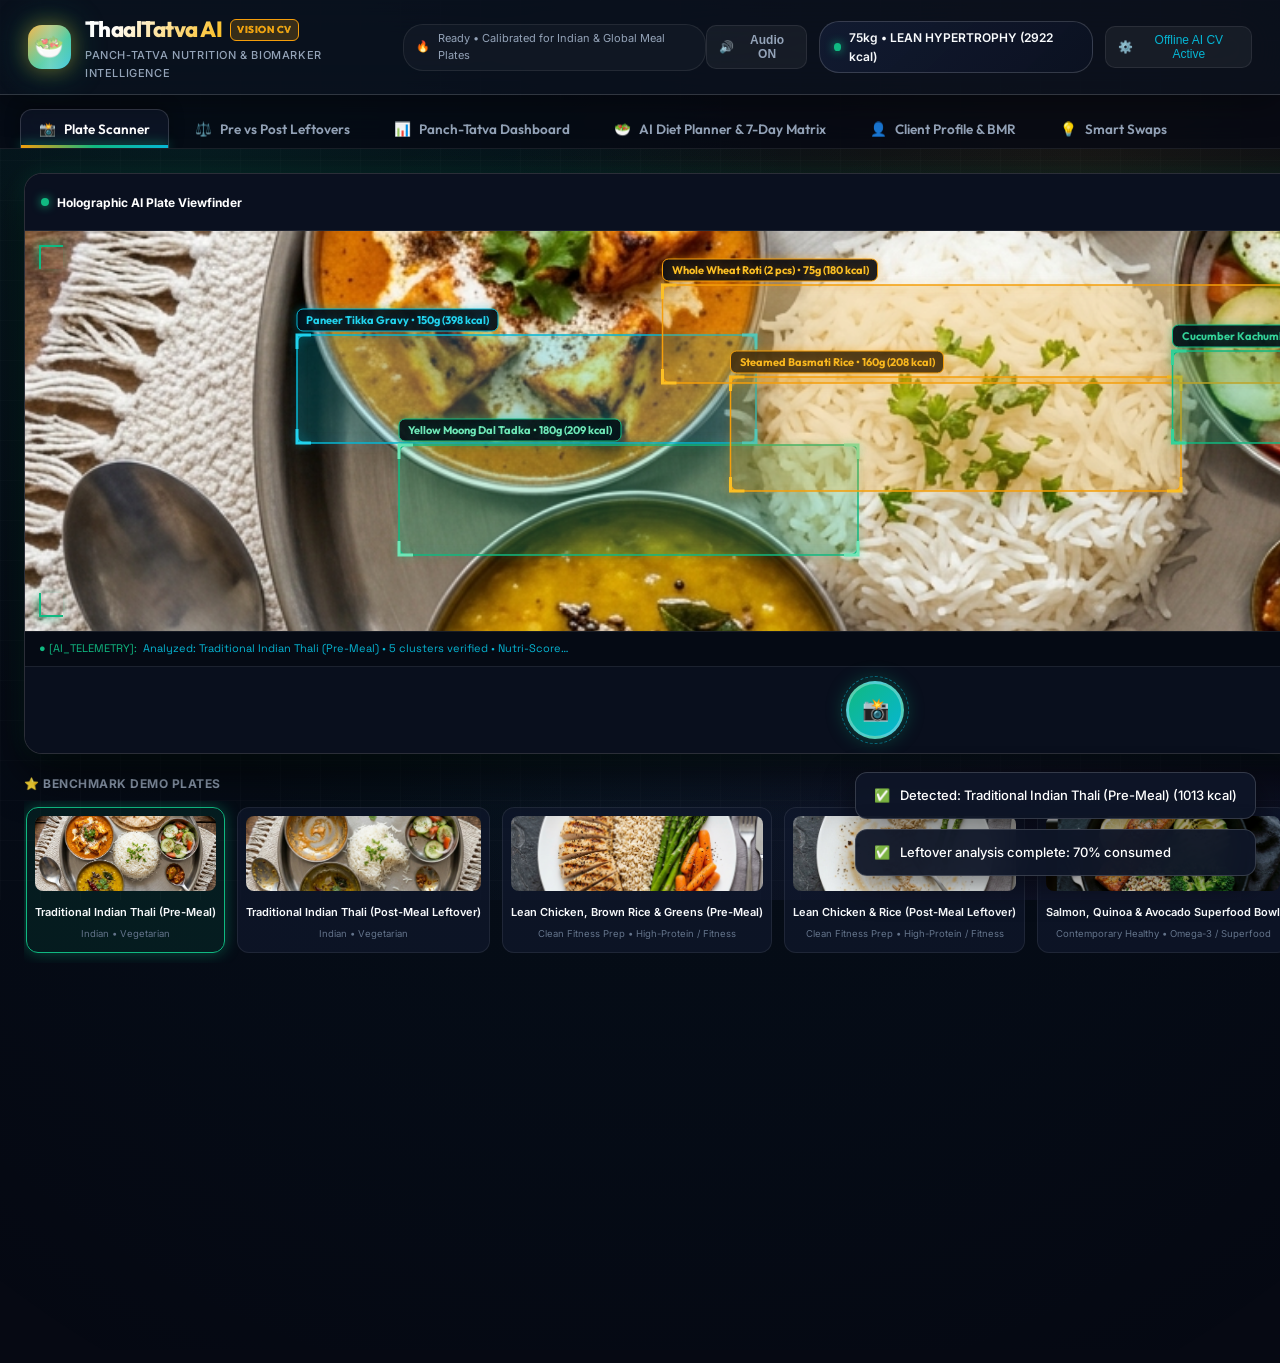
==== docs/index.html @ 363e0427 "fix: add .nojekyll and docs folder to guarantee zero-config GitHub Pages compatibility" ====
<!DOCTYPE html>
<html lang="en">
<head>
  <meta charset="UTF-8" />
  <meta name="viewport" content="width=device-width, initial-scale=1.0" />
  <title>ThaalTatva AI - Vision-Based Nutrition & Precision Metabolic Intelligence</title>
  <meta name="description" content="AI-powered computer vision meal plate detection, pre vs post-meal leftover consumption tracking, Pancha-Tatva metabolic target calculation, and adaptive diet planning for SIH 2026." />
  
  <!-- Core Design System CSS -->
  <link rel="stylesheet" href="./static/css/style.css" />
  <link rel="icon" href="data:image/svg+xml,<svg xmlns=%22http://www.w3.org/2000/svg%22 viewBox=%220 0 100 100%22><text y=%22.9em%22 font-size=%2290%22>🥗</text></svg>" />
</head>
<body>

  <!-- Celebration Confetti Canvas -->
  <canvas id="celebrationCanvas"></canvas>

  <!-- ==================== HEADER ==================== -->
  <header class="app-header">
    <a href="#" class="logo-wrapper" onclick="switchTab('scanner'); return false;">
      <div class="logo-icon">🥗</div>
      <div class="logo-text">
        <h1>ThaalTatva AI <span class="brand-tag">VISION CV</span></h1>
        <p>Panch-Tatva Nutrition & Biomarker Intelligence</p>
      </div>
    </a>

    <!-- Live Status Ticker -->
    <div class="header-status-ticker">
      <span style="color: var(--tatva-gold);">🔥</span>
      <span id="headerLiveStatus">Ready • Calibrated for Indian & Global Meal Plates</span>
    </div>

    <div class="header-actions">
      <!-- Sound FX Toggle Button -->
      <button class="sound-toggle-btn" id="soundToggleBtn" onclick="toggleAudioFx()" title="Toggle Synthesized Audio Feedback">
        <span id="soundToggleIcon">🔊</span>
        <span id="soundToggleText">Audio FX</span>
      </button>

      <!-- Client Target Status Badge -->
      <div class="client-status-badge" id="clientStatusBadge" title="Click to view & edit client targets">
        <div class="status-dot"></div>
        <span id="headerClientGoalText">75kg • LEAN HYPERTROPHY (2200 kcal)</span>
      </div>

      <!-- API Configuration Button -->
      <button class="api-status-btn" id="openApiKeyBtn" onclick="openApiKeyModal()">
        <span>⚙️</span>
        <span id="apiStatusText">Offline AI CV Active</span>
      </button>
    </div>
  </header>

  <!-- ==================== NAVIGATION TABS ==================== -->
  <nav class="tabs-container">
    <div class="nav-tabs">
      <button class="tab-btn active" data-tab="scanner">
        <span>📸</span> Plate Scanner
      </button>
      <button class="tab-btn" data-tab="consumption">
        <span>⚖️</span> Pre vs Post Leftovers
      </button>
      <button class="tab-btn" data-tab="dashboard">
        <span>📊</span> Panch-Tatva Dashboard
      </button>
      <button class="tab-btn" data-tab="diet_planner">
        <span>🥗</span> AI Diet Planner & 7-Day Matrix
      </button>
      <button class="tab-btn" data-tab="client_profile">
        <span>👤</span> Client Profile & BMR
      </button>
      <button class="tab-btn" data-tab="swaps">
        <span>💡</span> Smart Swaps
      </button>
    </div>
  </nav>

  <!-- ==================== MAIN CONTENT PANES ==================== -->
  <main class="main-content">

    <!-- ==================== TAB 1: PLATE SCANNER ==================== -->
    <section class="tab-pane active" id="scannerPane">
      <div class="grid-2col">
        <!-- Left: Holographic Camera Viewport & Presets -->
        <div>
          <div class="camera-viewport-card">
            <div class="viewport-toolbar">
              <span style="font-size: 12px; font-weight: 700; color: #fff; display: flex; align-items: center; gap: 8px;">
                <span class="status-dot"></span> Holographic AI Plate Viewfinder
              </span>
              <div style="display: flex; gap: 8px;">
                <button class="btn-icon" id="startCameraBtn" title="Toggle Live Webcam Feed">📷</button>
                <button class="btn-icon" id="switchCameraBtn" title="Switch Camera (Front/Rear)">🔄</button>
                <button class="btn-icon" id="uploadTriggerBtn" title="Upload Plate Photo">📁</button>
                <input type="file" id="plateFileInput" accept="image/*" style="display: none;" />
              </div>
            </div>

            <div class="canvas-wrapper">
              <!-- Holographic Corner Reticles -->
              <div class="hud-corner hud-corner-tl"></div>
              <div class="hud-corner hud-corner-tr"></div>
              <div class="hud-corner hud-corner-bl"></div>
              <div class="hud-corner hud-corner-br"></div>

              <!-- Media Feed -->
              <video id="cameraVideo" playsinline autoplay muted></video>
              <img id="plateImageDisplay" src="./static/images/presets/indian_thali_pre.jpg" alt="Active Food Plate" />
              <canvas id="detectionCanvas"></canvas>
              <div class="scan-beam" id="scanBeam"></div>
            </div>

            <!-- Real-time Live CV Telemetry Feed -->
            <div class="telemetry-ticker">
              <div style="display: flex; align-items: center; gap: 6px;">
                <span style="color: var(--tatva-emerald);">● [AI_TELEMETRY]:</span>
                <span class="telemetry-text" id="telemetryFeedText">Visual segmentation engine online • 0-1000 coordinate space active</span>
              </div>
              <span id="fpsCounter" style="color: var(--text-muted); font-size: 10px;">60 FPS</span>
            </div>

            <div class="shutter-bar">
              <button class="shutter-btn" id="shutterBtn" title="Capture / Re-analyze Plate">📸</button>
            </div>
          </div>

          <!-- Benchmark Preset Plate Selector -->
          <div class="preset-section">
            <div style="display: flex; justify-content: space-between; align-items: center; margin-bottom: 8px;">
              <span style="font-size: 12px; font-weight: 700; color: var(--text-secondary); text-transform: uppercase; letter-spacing: 0.5px;">
                ⭐ BENCHMARK DEMO PLATES
              </span>
              <span style="font-size: 11px; color: var(--tatva-cyan);">Instant Multimodal Analysis</span>
            </div>
            <div class="preset-carousel" id="presetCarousel">
              <!-- Dynamically populated -->
            </div>
          </div>
        </div>

        <!-- Right: Real-Time Nutrition Breakdown -->
        <div>
          <div class="glass-card highlight">
            <div class="card-header">
              <div>
                <h2 class="card-title" id="detectedMealTitle">Traditional Indian Thali</h2>
                <p id="detectedMealDesc" style="font-size: 11.5px; color: var(--text-secondary); margin-top: 3px;">
                  Vegetarian • Balanced Diet — Wholesome Indian platter.
                </p>
              </div>
              <div style="display: flex; align-items: center; gap: 8px;">
                <span class="card-badge" id="detectedGlycemicLoad">Glycemic Load: 24 (Moderate)</span>
                <span class="nutri-score-badge A" id="detectedNutriScore" title="Nutri-Score">A</span>
              </div>
            </div>

            <!-- Macro Pills -->
            <div class="macro-pill-row">
              <div class="macro-pill cals">
                <div class="macro-label">⚡ ऊर्जा • Ūrjā (Energy)</div>
                <div class="macro-value" id="plateTotalCals">680</div>
                <div class="macro-unit">kcal</div>
              </div>
              <div class="macro-pill protein">
                <div class="macro-label">🥩 प्रथिन • Prathina (Protein)</div>
                <div class="macro-value" id="plateTotalProtein">29.4g</div>
                <div class="macro-unit">31% goal</div>
              </div>
              <div class="macro-pill carbs">
                <div class="macro-label">🌾 कार्बोज • Kārboja (Carbs)</div>
                <div class="macro-value" id="plateTotalCarbs">84.2g</div>
                <div class="macro-unit">net carbs</div>
              </div>
              <div class="macro-pill fat">
                <div class="macro-label">🥑 स्नेह • Sneha (Fats)</div>
                <div class="macro-value" id="plateTotalFat">24.5g</div>
                <div class="macro-unit">healthy lipids</div>
              </div>
            </div>

            <!-- Itemized Food Detection List with Sliders -->
            <div style="margin-bottom: 12px; display: flex; justify-content: space-between; align-items: center;">
              <span style="font-size: 12px; font-weight: 700; color: #fff; text-transform: uppercase; letter-spacing: 0.5px;">
                Detected Food Clusters & Gram Slider
              </span>
              <span style="font-size: 11px; color: var(--tatva-cyan);">Drag sliders for real-time recalculation</span>
            </div>

            <div class="food-items-list" id="plateFoodItemsList">
              <!-- Dynamically rendered -->
            </div>

            <!-- Action Buttons -->
            <div style="margin-top: 20px; display: flex; gap: 10px;">
              <button class="btn" style="flex: 1;" onclick="switchTab('consumption')">
                <span>⚖️</span> Compare Pre vs Post Leftovers
              </button>
            </div>
          </div>
        </div>
      </div>
    </section>

    <!-- ==================== TAB 2: LEFTOVER CONSUMPTION TRACKER ==================== -->
    <section class="tab-pane" id="consumptionPane">
      <div class="glass-card gold-highlight" style="margin-bottom: 20px;">
        <div class="card-header">
          <div>
            <h2 class="card-title">
              <span>⚖️</span> Pre vs Post Leftover Consumption Delta Engine
            </h2>
            <p style="font-size: 12px; color: var(--text-secondary); margin-top: 3px;">
              Quantify <strong>exact net nutrients consumed</strong> by analyzing plate leftover volume and density differentials.
            </p>
          </div>
          <span class="card-badge" style="background: rgba(245,158,11,0.15); color: #fbbf24; border-color: var(--tatva-gold);">
            Biomarker Intake Calculator
          </span>
        </div>

        <!-- Mode Selectors: Interactive Split Lens vs Dual Split -->
        <div style="display: flex; justify-content: space-between; align-items: center; margin-bottom: 14px; flex-wrap: wrap; gap: 10px;">
          <div style="display: flex; gap: 12px; align-items: center;">
            <label class="form-label" style="margin: 0;">Pre-Meal Plate:</label>
            <select class="form-control" id="preMealPresetSelect" style="width: auto; padding: 5px 10px; font-size: 12px;">
              <option value="./static/images/presets/indian_thali_pre.jpg">Indian Thali (Pre-Meal)</option>
              <option value="./static/images/presets/chicken_rice_pre.jpg">Chicken & Rice (Pre-Meal)</option>
              <option value="./static/images/presets/salmon_bowl_pre.jpg">Salmon Quinoa Bowl</option>
              <option value="./static/images/presets/mediterranean_salad.jpg">Mediterranean Salad</option>
              <option value="./static/images/presets/fitness_oatmeal.jpg">Fitness Oatmeal Bowl</option>
            </select>
          </div>
          <div style="display: flex; gap: 12px; align-items: center;">
            <label class="form-label" style="margin: 0;">Post-Meal Plate (Leftovers):</label>
            <select class="form-control" id="postMealPresetSelect" style="width: auto; padding: 5px 10px; font-size: 12px;">
              <option value="./static/images/presets/indian_thali_post.jpg">Indian Thali (Post Leftovers)</option>
              <option value="./static/images/presets/chicken_rice_post.jpg">Chicken & Rice (Post Leftovers)</option>
            </select>
          </div>
        </div>

        <!-- Interactive Draggable Split-Lens Viewer -->
        <div class="split-lens-container" id="splitLensContainer">
          <!-- Pre Layer (Underneath) -->
          <div class="split-lens-pre-layer">
            <span class="split-lens-badge left">Served Plate (Pre 100%)</span>
            <img id="splitLensPreImg" src="./static/images/presets/indian_thali_pre.jpg" alt="Served Plate Pre" />
          </div>

          <!-- Post Layer (Overlaid with variable width) -->
          <div class="split-lens-post-layer" id="splitLensPostLayer">
            <span class="split-lens-badge right">Leftover Plate (Post)</span>
            <img id="splitLensPostImg" src="./static/images/presets/indian_thali_post.jpg" alt="Leftover Plate Post" />
          </div>

          <!-- Draggable Divider Handle -->
          <div class="split-lens-handle" id="splitLensHandle">
            <div class="split-lens-handle-btn">◀ ▶</div>
          </div>
        </div>
        <p style="text-align: center; font-size: 11px; color: var(--tatva-cyan); margin-bottom: 16px;">
          👆 Drag the slider left & right to interactively inspect pre vs post leftover delta
        </p>

        <div style="display: flex; justify-content: center; margin-bottom: 20px;">
          <button class="btn btn-gold" id="runComparisonBtn" style="padding: 12px 28px; font-size: 14px;">
            <span>⚡</span> Compute Exact Consumed Nutrients
          </button>
        </div>

        <!-- Consumed Overview Banner -->
        <div class="consumption-meter-card">
          <div class="meter-title">
            <h3>Net Intake Summary</h3>
            <p id="consumedAdherenceDesc">Client consumed all protein & dal; left 50% rice unconsumed.</p>
            <div style="display: flex; gap: 14px; margin-top: 10px; font-size: 12px;">
              <span style="color: #67e8f9;">Initial Served: <strong id="initialCalsStat">680 kcal</strong></span>
              <span style="color: #f59e0b;">Leftover Unconsumed: <strong id="leftoverPctStat">17.1%</strong> (<span id="savedCalsStat">116 kcal</span> not ingested)</span>
            </div>
          </div>
          <div style="text-align: right;">
            <div class="meter-stat-big" id="consumedPctStat">82.9%</div>
            <div style="font-size: 12px; color: var(--text-secondary); font-weight: 600; text-transform: uppercase;">
              Plate Consumed (<span id="consumedCalsStat">564 kcal</span>)
            </div>
          </div>
        </div>

        <!-- Consumed Macros Row -->
        <div class="macro-pill-row">
          <div class="macro-pill protein">
            <div class="macro-label">🥩 प्रथिन • Prathina (Protein)</div>
            <div class="macro-value" id="consumedProteinStat">28.1g</div>
          </div>
          <div class="macro-pill carbs">
            <div class="macro-label">🌾 कार्बोज • Kārboja (Carbs)</div>
            <div class="macro-value" id="consumedCarbsStat">61.5g</div>
          </div>
          <div class="macro-pill fat">
            <div class="macro-label">🥑 स्नेह • Sneha (Fats)</div>
            <div class="macro-value" id="consumedFatStat">22.8g</div>
          </div>
          <div class="macro-pill cals">
            <div class="macro-label">🌿 रुक्षांश • Rūkṣāṃśa (Fiber)</div>
            <div class="macro-value" id="consumedFiberStat">5.9g</div>
          </div>
        </div>

        <!-- Delta Table -->
        <div style="overflow-x: auto; margin-top: 16px;">
          <table class="delta-table">
            <thead>
              <tr>
                <th>Food Item</th>
                <th>Served (Pre)</th>
                <th>Leftover (Post)</th>
                <th>Exact Consumed</th>
                <th>Net Calories</th>
                <th>Macros (P • C • F)</th>
              </tr>
            </thead>
            <tbody id="consumedDeltaTableBody">
              <!-- Dynamically rendered -->
            </tbody>
          </table>
        </div>

        <!-- Log to Diary Action -->
        <div style="margin-top: 24px; padding: 16px; background: rgba(255,255,255,0.03); border-radius: 12px; display: flex; justify-content: space-between; align-items: center; flex-wrap: wrap; gap: 12px;">
          <div style="display: flex; align-items: center; gap: 12px;">
            <span style="font-size: 12.5px; font-weight: 700; color: #fff;">Record to Daily Timeline:</span>
            <select class="form-control" id="logMealTypeSelect" style="width: auto; padding: 6px 12px;">
              <option value="Lunch" selected>Lunch</option>
              <option value="Breakfast">Breakfast</option>
              <option value="Dinner">Dinner</option>
              <option value="Snacks">Snacks</option>
            </select>
          </div>
          <button class="btn" id="logConsumedMealBtn">
            <span>📝</span> Log Net Consumed Intake to Today's Diary
          </button>
        </div>
      </div>
    </section>

    <!-- ==================== TAB 3: PANCH-TATVA DASHBOARD ==================== -->
    <section class="tab-pane" id="dashboardPane">
      <!-- Radial Progress Grid (5 Tatvas + Water) -->
      <div class="budget-radial-grid">
        <!-- Calories (Urja) -->
        <div class="radial-gauge-card">
          <div class="gauge-title"><span>⚡</span> ऊर्जा • Ūrjā (Energy)</div>
          <div class="gauge-svg-wrap">
            <svg class="gauge-svg" viewBox="0 0 100 100">
              <circle class="gauge-circle-bg" cx="50" cy="50" r="38"></circle>
              <circle class="gauge-circle-progress cals" id="calRing" cx="50" cy="50" r="38"></circle>
            </svg>
            <div class="gauge-center-text" id="dashCalVal">0</div>
          </div>
          <div class="gauge-sub" id="dashCalSub">of 2200 kcal</div>
        </div>

        <!-- Protein (Prathina) -->
        <div class="radial-gauge-card">
          <div class="gauge-title"><span>🥩</span> प्रथिन • Prathina (Protein)</div>
          <div class="gauge-svg-wrap">
            <svg class="gauge-svg" viewBox="0 0 100 100">
              <circle class="gauge-circle-bg" cx="50" cy="50" r="38"></circle>
              <circle class="gauge-circle-progress protein" id="proteinRing" cx="50" cy="50" r="38"></circle>
            </svg>
            <div class="gauge-center-text" id="dashProteinVal">0g</div>
          </div>
          <div class="gauge-sub" id="dashProteinSub">of 140g</div>
        </div>

        <!-- Carbs (Karboja) -->
        <div class="radial-gauge-card">
          <div class="gauge-title"><span>🌾</span> कार्बोज • Kārboja (Carbs)</div>
          <div class="gauge-svg-wrap">
            <svg class="gauge-svg" viewBox="0 0 100 100">
              <circle class="gauge-circle-bg" cx="50" cy="50" r="38"></circle>
              <circle class="gauge-circle-progress carbs" id="carbsRing" cx="50" cy="50" r="38"></circle>
            </svg>
            <div class="gauge-center-text" id="dashCarbsVal">0g</div>
          </div>
          <div class="gauge-sub" id="dashCarbsSub">of 240g</div>
        </div>

        <!-- Fat (Sneha) -->
        <div class="radial-gauge-card">
          <div class="gauge-title"><span>🥑</span> स्नेह • Sneha (Fats)</div>
          <div class="gauge-svg-wrap">
            <svg class="gauge-svg" viewBox="0 0 100 100">
              <circle class="gauge-circle-bg" cx="50" cy="50" r="38"></circle>
              <circle class="gauge-circle-progress fat" id="fatRing" cx="50" cy="50" r="38"></circle>
            </svg>
            <div class="gauge-center-text" id="dashFatVal">0g</div>
          </div>
          <div class="gauge-sub" id="dashFatSub">of 65g</div>
        </div>

        <!-- Fiber (Rukshamsha) -->
        <div class="radial-gauge-card">
          <div class="gauge-title"><span>🌿</span> रुक्षांश • Rūkṣāṃśa (Fiber)</div>
          <div class="gauge-svg-wrap">
            <svg class="gauge-svg" viewBox="0 0 100 100">
              <circle class="gauge-circle-bg" cx="50" cy="50" r="38"></circle>
              <circle class="gauge-circle-progress fiber" id="fiberRing" cx="50" cy="50" r="38"></circle>
            </svg>
            <div class="gauge-center-text" id="dashFiberVal">0g</div>
          </div>
          <div class="gauge-sub" id="dashFiberSub">of 30g</div>
        </div>

        <!-- Water (Jala) -->
        <div class="radial-gauge-card">
          <div class="gauge-title"><span>💧</span> जल • Jala (Hydration)</div>
          <div style="font-family: var(--font-heading); font-size: 26px; font-weight: 800; color: #38bdf8; margin: 16px 0 6px;" id="dashWaterVal">
            1.5L
          </div>
          <div class="gauge-sub" id="dashWaterSub">Target: 3.0L</div>
          <button class="btn btn-secondary" id="addWaterBtn" style="padding: 5px 12px; font-size: 11px; margin-top: 8px;">+250ml Water</button>
        </div>
      </div>

      <!-- Meal Diary Timeline -->
      <div class="glass-card">
        <div class="card-header">
          <h3 class="card-title">
            <span>📅</span> Today's Intake Timeline
          </h3>
          <div style="display: flex; gap: 8px;">
            <button class="btn btn-secondary" id="resetDiaryBtn" style="padding: 6px 12px; font-size: 11px;">Reset Day</button>
            <button class="btn" onclick="switchTab('diet_planner')" style="padding: 6px 12px; font-size: 11px;">Get AI Next Meal</button>
          </div>
        </div>

        <div class="timeline-list" id="dailyMealTimeline">
          <!-- Dynamically populated -->
        </div>
      </div>
    </section>

    <!-- ==================== TAB 4: AI DIET PLANNER & 7-DAY MATRIX ==================== -->
    <section class="tab-pane" id="diet_plannerPane">
      <!-- Real-Time Next Meal Recommender -->
      <div class="glass-card highlight" style="margin-bottom: 24px;">
        <div class="card-header">
          <div>
            <h3 class="card-title">
              <span>🤖</span> Adaptive AI Next-Meal Recommender
            </h3>
            <p style="font-size: 11.5px; color: var(--text-secondary); margin-top: 2px;">
              Formulated to close your remaining calorie & protein deficit today.
            </p>
          </div>
          <div style="display: flex; align-items: center; gap: 8px;">
            <span class="card-badge" id="remainingDeficitBadge">Remaining Window: 1400 kcal • 80g Protein</span>
            <button class="btn btn-secondary" id="refreshNextMealBtn" style="padding: 6px 12px; font-size: 11px;">🔄 Refresh AI</button>
          </div>
        </div>

        <div class="recommendation-card-list" id="nextMealRecsList">
          <!-- Dynamically generated -->
        </div>
      </div>

      <!-- 7-Day Personalized Diet Plan -->
      <div class="glass-card">
        <div class="card-header">
          <div>
            <h3 class="card-title">
              <span>📋</span> 7-Day Structured Meal Schedule
            </h3>
            <p style="font-size: 11.5px; color: var(--text-secondary); margin-top: 2px;">
              Personalized macro-balanced weekly roadmap tailored to client targets.
            </p>
          </div>
          <div style="display: flex; gap: 10px; align-items: center; flex-wrap: wrap;">
            <select class="form-control" id="plannerDietTypeSelect" style="width: auto; padding: 6px 12px;">
              <option value="balanced" selected>Balanced High-Protein</option>
              <option value="vegetarian">Indian Vegetarian</option>
              <option value="vegan">100% Plant-Based Vegan</option>
              <option value="keto">Ketogenic (Low Carb)</option>
              <option value="diabetic">Diabetic Glycemic Control</option>
            </select>
            <button class="btn btn-cyan" id="generate7DayPlanBtn" style="padding: 6px 14px; font-size: 11px;">Generate Plan</button>
            <button class="btn btn-secondary" id="printDietitianReportBtn" style="padding: 6px 14px; font-size: 11px;">🖨️ Print Report</button>
          </div>
        </div>

        <div class="schedule-table-wrap">
          <table class="schedule-table">
            <thead>
              <tr>
                <th style="width: 12%;">Day / Target</th>
                <th style="width: 22%;">Breakfast (25%)</th>
                <th style="width: 26%;">Lunch (35%)</th>
                <th style="width: 18%;">Evening Snack (15%)</th>
                <th style="width: 22%;">Dinner (25%)</th>
              </tr>
            </thead>
            <tbody id="dietScheduleTableBody">
              <!-- Dynamically populated -->
            </tbody>
          </table>
        </div>

        <!-- Smart Grocery Shopping Checklist -->
        <div style="margin-top: 28px;">
          <div style="display: flex; justify-content: space-between; align-items: center; margin-bottom: 12px;">
            <h4 style="font-family: var(--font-heading); font-size: 16px; font-weight: 700; color: #fff; display: flex; align-items: center; gap: 8px;">
              <span>🛒</span> Smart Grocery & Pantry Checklist
            </h4>
            <span id="groceryProgressBadge" style="font-size: 11px; color: var(--tatva-emerald); font-weight: 600;">0 of 0 Packed</span>
          </div>
          <div class="grid-4col" id="groceryChecklistContainer">
            <!-- Dynamically populated -->
          </div>
        </div>
      </div>
    </section>

    <!-- ==================== TAB 5: CLIENT PROFILE & BMR ==================== -->
    <section class="tab-pane" id="client_profilePane">
      <div class="grid-2col">
        <!-- Form -->
        <div class="glass-card">
          <div class="card-header">
            <h3 class="card-title"><span>👤</span> Client Fitness & Metabolic Profile</h3>
            <span class="card-badge">Mifflin-St Jeor Engine</span>
          </div>

          <form id="clientProfileForm">
            <div class="grid-2col" style="gap: 12px;">
              <div class="form-group">
                <label class="form-label">Age (Years)</label>
                <input type="number" class="form-control" id="profileAge" value="25" min="12" max="100" />
              </div>
              <div class="form-group">
                <label class="form-label">Biological Gender</label>
                <select class="form-control" id="profileGender">
                  <option value="male" selected>Male</option>
                  <option value="female">Female</option>
                </select>
              </div>
            </div>

            <div class="grid-2col" style="gap: 12px;">
              <div class="form-group">
                <label class="form-label">Height (cm)</label>
                <input type="number" class="form-control" id="profileHeight" value="175" min="100" max="240" step="0.5" />
              </div>
              <div class="form-group">
                <label class="form-label">Current Weight (kg)</label>
                <input type="number" class="form-control" id="profileWeight" value="75.0" min="30" max="250" step="0.5" />
              </div>
            </div>

            <div class="grid-2col" style="gap: 12px;">
              <div class="form-group">
                <label class="form-label">Target Weight (kg)</label>
                <input type="number" class="form-control" id="profileTargetWeight" value="72.0" min="30" max="250" step="0.5" />
              </div>
              <div class="form-group">
                <label class="form-label">Physical Activity Level</label>
                <select class="form-control" id="profileActivity">
                  <option value="sedentary">Sedentary (Desk job, no gym)</option>
                  <option value="light">Light (1-3 days/week)</option>
                  <option value="moderate" selected>Moderate (3-5 days/week)</option>
                  <option value="very_active">Very Active (6-7 days/week)</option>
                  <option value="athlete">Athlete (Heavy training 2x/day)</option>
                </select>
              </div>
            </div>

            <div class="form-group">
              <label class="form-label">Primary Fitness / Health Goal</label>
              <select class="form-control" id="profileGoal">
                <option value="lean_hypertrophy" selected>Lean Muscle Hypertrophy (+250 kcal surplus)</option>
                <option value="moderate_fat_loss">Moderate Fat Loss (-300 kcal deficit)</option>
                <option value="aggressive_fat_loss">Aggressive Fat Loss (-500 kcal deficit)</option>
                <option value="maintenance">Weight Maintenance (0 kcal delta)</option>
                <option value="aggressive_bulk">Clean Bulking (+500 kcal surplus)</option>
                <option value="diabetic_glycemic_control">Diabetic / Glycemic Control (Low GI, High Fiber)</option>
                <option value="ketogenic">Ketogenic Diet (High Fat, Low Carb)</option>
                <option value="dash_hypertension">DASH Diet (Hypertension / Low Sodium)</option>
                <option value="vegan_muscle">Plant-Powered Vegan Muscle</option>
              </select>
            </div>

            <div class="form-group">
              <label class="form-label">Dietary Preference / Restrictions</label>
              <select class="form-control" id="profileDietPref">
                <option value="all" selected>All / Non-Vegetarian & Poultry</option>
                <option value="vegetarian">Indian Vegetarian (Lacto-Veg)</option>
                <option value="vegan">100% Vegan (Plant-Only)</option>
                <option value="high_protein">High-Protein Athlete</option>
                <option value="gluten_free">Gluten-Free</option>
              </select>
            </div>

            <button type="submit" class="btn" style="width: 100%; margin-top: 10px;">
              <span>💾</span> Save Profile & Recalculate Daily Targets
            </button>
          </form>
        </div>

        <!-- Calculated Metrics Preview -->
        <div>
          <div class="glass-card highlight">
            <div class="card-header">
              <h3 class="card-title"><span>⚡</span> Metabolic & Target Metrics</h3>
              <span class="card-badge" id="metricBMICat">Normal Weight</span>
            </div>

            <div class="grid-2col" style="gap: 12px; margin-bottom: 16px;">
              <div class="macro-pill">
                <div class="macro-label">Basal Metabolic Rate (BMR)</div>
                <div class="macro-value" id="metricBMR">1724 kcal</div>
              </div>
              <div class="macro-pill">
                <div class="macro-label">Daily Expenditure (TDEE)</div>
                <div class="macro-value" id="metricTDEE">2672 kcal</div>
              </div>
            </div>

            <div class="macro-pill" style="margin-bottom: 16px; background: rgba(16, 185, 129, 0.1); border-color: var(--tatva-emerald);">
              <div class="macro-label" style="color: var(--tatva-emerald);">Recommended Daily Calorie Target</div>
              <div class="macro-value" id="metricTargetCals" style="font-size: 24px; color: #fff;">2200 kcal / day</div>
            </div>

            <!-- Target Macros Breakdown -->
            <div style="font-size: 12px; font-weight: 700; color: #fff; margin-bottom: 10px;">OPTIMAL TARGET MACRO SPLIT (PANCHA-TATVA)</div>
            <div style="display: flex; flex-direction: column; gap: 8px;">
              <div style="display: flex; justify-content: space-between; padding: 8px 12px; background: rgba(255,255,255,0.03); border-radius: 8px;">
                <span style="color: #22d3ee; font-weight: 600;">🥩 प्रथिन • Prathina (Daily Protein):</span>
                <strong id="metricTargetProtein" style="color: #fff;">140.0g (25.5%)</strong>
              </div>
              <div style="display: flex; justify-content: space-between; padding: 8px 12px; background: rgba(255,255,255,0.03); border-radius: 8px;">
                <span style="color: #fbbf24; font-weight: 600;">🌾 कार्बोज • Kārboja (Daily Carbs):</span>
                <strong id="metricTargetCarbs" style="color: #fff;">240.0g (43.6%)</strong>
              </div>
              <div style="display: flex; justify-content: space-between; padding: 8px 12px; background: rgba(255,255,255,0.03); border-radius: 8px;">
                <span style="color: #fb7185; font-weight: 600;">🥑 स्नेह • Sneha (Daily Healthy Fats):</span>
                <strong id="metricTargetFat" style="color: #fff;">65.0g (26.6%)</strong>
              </div>
              <div style="display: flex; justify-content: space-between; padding: 8px 12px; background: rgba(255,255,255,0.03); border-radius: 8px;">
                <span style="color: #a78bfa; font-weight: 600;">🌿 रुक्षांश • Rūkṣāṃśa (Dietary Fiber):</span>
                <strong id="metricTargetFiber" style="color: #fff;">30.8g</strong>
              </div>
              <div style="display: flex; justify-content: space-between; padding: 8px 12px; background: rgba(255,255,255,0.03); border-radius: 8px;">
                <span style="color: #38bdf8; font-weight: 600;">💧 जल • Jala (Daily Hydration):</span>
                <strong id="metricTargetWater" style="color: #fff;">2.6 L</strong>
              </div>
            </div>
          </div>
        </div>
      </div>
    </section>

    <!-- ==================== TAB 6: SMART SWAPS ==================== -->
    <section class="tab-pane" id="swapsPane">
      <div class="glass-card">
        <div class="card-header">
          <div>
            <h3 class="card-title"><span>💡</span> Smart Nutritional Food Swaps Library</h3>
            <p style="font-size: 11.5px; color: var(--text-secondary); margin-top: 2px;">
              Evidence-based ingredient alternatives to reduce empty calories, lower glycemic spikes, and boost nutrient density.
            </p>
          </div>
          <span class="card-badge">Clinical Dietitian Curated</span>
        </div>

        <div class="swaps-grid" id="smartSwapsGrid">
          <!-- Dynamically populated -->
        </div>
      </div>
    </section>

  </main>

  <!-- ==================== GEMINI API KEY MODAL ==================== -->
  <div class="modal-backdrop" id="apiKeyModal">
    <div class="modal-box">
      <button class="modal-close" onclick="closeApiKeyModal()">&times;</button>
      <h3 style="font-family: var(--font-heading); font-size: 18px; color: #fff; margin-bottom: 8px; display: flex; align-items: center; gap: 8px;">
        <span>⚙️</span> Gemini Vision AI Configuration
      </h3>
      <p style="font-size: 12px; color: var(--text-secondary); margin-bottom: 16px;">
        ThaalTatva AI works 100% out of the box with built-in heuristic computer vision. To enable live multimodal cloud AI with Google Gemini, enter your API key below.
      </p>

      <div class="form-group">
        <label class="form-label">Google Gemini API Key</label>
        <input type="password" class="form-control" id="apiKeyInput" placeholder="AIzaSy..." />
      </div>

      <div style="display: flex; justify-content: flex-end; gap: 10px; margin-top: 20px;">
        <button class="btn btn-secondary" onclick="closeApiKeyModal()">Cancel</button>
        <button class="btn" onclick="saveApiKey()">Save API Key</button>
      </div>
    </div>
  </div>

  <!-- ==================== TOAST NOTIFICATION CONTAINER ==================== -->
  <div class="toast-container" id="toastContainer"></div>

  <!-- Scripts -->
  <script src="./static/js/camera.js"></script>
  <script src="./static/js/visualizer.js"></script>
  <script src="./static/js/consumption.js"></script>
  <script src="./static/js/dashboard.js"></script>
  <script src="./static/js/diet_planner.js"></script>
  <script src="./static/js/client_profile.js"></script>
  <script src="./static/js/app.js"></script>

</body>
</html>
---- docs/static/css/style.css ----
/* ==========================================================================
   ThaalTatva AI - Next-Level Cyber-Vedic Health & Nutrition Design System
   Ultra-Luxe Dark Glassmorphism 2.0, Holographic HUD, Dynamic Micro-Animations
   ========================================================================== */

@import url('https://fonts.googleapis.com/css2?family=Outfit:wght@300;400;500;600;700;800;900&family=Space+Grotesk:wght@400;500;600;700&family=Inter:wght@300;400;500;600;700&display=swap');

:root {
  /* Core Obsidian Canvas */
  --bg-primary: #060913;
  --bg-secondary: #0c1222;
  --bg-tertiary: #141e36;
  --bg-card: rgba(18, 26, 47, 0.65);
  --bg-card-hover: rgba(26, 38, 68, 0.8);
  --bg-glass: rgba(10, 16, 30, 0.82);
  --bg-glass-elevated: rgba(20, 30, 55, 0.92);

  /* Pancha-Tatva Elemental Colors */
  --tatva-gold: #f59e0b;       /* Agni / Energy & Vitality */
  --tatva-gold-glow: rgba(245, 158, 11, 0.4);
  --tatva-emerald: #10b981;    /* Prithvi / Grounded Plant Nutrition */
  --tatva-emerald-glow: rgba(16, 185, 129, 0.4);
  --tatva-cyan: #06b6d4;       /* Vayu / Air, Oxygen & Vision Precision */
  --tatva-cyan-glow: rgba(6, 182, 212, 0.4);
  --tatva-sky: #38bdf8;        /* Jal / Water & Cellular Hydration */
  --tatva-sky-glow: rgba(56, 189, 248, 0.4);
  --tatva-rose: #f43f5e;       /* Sneha / Healthy Lipids & Heart */
  --tatva-rose-glow: rgba(244, 63, 94, 0.4);
  --tatva-indigo: #8b5cf6;     /* Akasha / Space, AI Intelligence */
  --tatva-indigo-glow: rgba(139, 92, 246, 0.4);

  /* Aliases for compatibility */
  --emerald: var(--tatva-emerald);
  --emerald-glow: var(--tatva-emerald-glow);
  --cyan: var(--tatva-cyan);
  --cyan-glow: var(--tatva-cyan-glow);
  --amber: var(--tatva-gold);
  --amber-glow: var(--tatva-gold-glow);
  --rose: var(--tatva-rose);
  --rose-glow: var(--tatva-rose-glow);
  --violet: var(--tatva-indigo);
  --violet-glow: var(--tatva-indigo-glow);

  /* Text Colors */
  --text-primary: #f8fafc;
  --text-secondary: #94a3b8;
  --text-muted: #64748b;
  --text-highlight: #38bdf8;

  /* Glass Borders & Refractions */
  --border-glass: rgba(255, 255, 255, 0.08);
  --border-glass-bright: rgba(255, 255, 255, 0.16);
  --border-active: rgba(16, 185, 129, 0.55);
  --border-focus: rgba(6, 182, 212, 0.65);
  --border-gold: rgba(245, 158, 11, 0.5);

  /* Shadows & Glows */
  --shadow-sm: 0 4px 12px rgba(0, 0, 0, 0.4);
  --shadow-md: 0 10px 30px rgba(0, 0, 0, 0.5);
  --shadow-lg: 0 20px 45px rgba(0, 0, 0, 0.7), 0 0 25px rgba(16, 185, 129, 0.15);
  --shadow-neon-gold: 0 0 25px rgba(245, 158, 11, 0.45);
  --shadow-neon-emerald: 0 0 25px rgba(16, 185, 129, 0.45);
  --shadow-neon-cyan: 0 0 25px rgba(6, 182, 212, 0.45);

  /* Typography */
  --font-heading: 'Outfit', sans-serif;
  --font-mono: 'Space Grotesk', monospace;
  --font-body: 'Inter', sans-serif;

  /* Transitions */
  --trans-fast: 0.18s cubic-bezier(0.4, 0, 0.2, 1);
  --trans-smooth: 0.35s cubic-bezier(0.16, 1, 0.3, 1);
  --trans-spring: 0.5s cubic-bezier(0.34, 1.56, 0.64, 1);
}

/* ==========================================================================
   Base Reset & Body
   ========================================================================== */

*, *::before, *::after {
  box-sizing: border-box;
  margin: 0;
  padding: 0;
}

body {
  background-color: var(--bg-primary);
  background-image: 
    radial-gradient(circle at 15% 15%, rgba(16, 185, 129, 0.09) 0%, transparent 45%),
    radial-gradient(circle at 85% 20%, rgba(245, 158, 11, 0.08) 0%, transparent 45%),
    radial-gradient(circle at 50% 60%, rgba(6, 182, 212, 0.06) 0%, transparent 55%),
    radial-gradient(circle at 80% 85%, rgba(139, 92, 246, 0.08) 0%, transparent 50%),
    linear-gradient(rgba(255, 255, 255, 0.015) 1px, transparent 1px),
    linear-gradient(90deg, rgba(255, 255, 255, 0.015) 1px, transparent 1px);
  background-size: 100% 100%, 100% 100%, 100% 100%, 100% 100%, 40px 40px, 40px 40px;
  background-attachment: fixed;
  color: var(--text-primary);
  font-family: var(--font-body);
  font-size: 14px;
  line-height: 1.6;
  min-height: 100vh;
  overflow-x: hidden;
  position: relative;
}

/* Background Aurora Drift Animation */
body::before {
  content: '';
  position: fixed;
  top: -50%;
  left: -50%;
  width: 200%;
  height: 200%;
  background: radial-gradient(circle, rgba(16, 185, 129, 0.03) 10%, rgba(6, 182, 212, 0.02) 40%, transparent 70%);
  animation: aurora-drift 20s ease-in-out infinite alternate;
  pointer-events: none;
  z-index: 0;
}

@keyframes aurora-drift {
  0% { transform: translate(0, 0) rotate(0deg); }
  50% { transform: translate(4%, 3%) rotate(5deg); }
  100% { transform: translate(-3%, -2%) rotate(-5deg); }
}

/* Custom Scrollbar */
::-webkit-scrollbar {
  width: 8px;
  height: 8px;
}
::-webkit-scrollbar-track {
  background: var(--bg-primary);
}
::-webkit-scrollbar-thumb {
  background: var(--bg-tertiary);
  border-radius: 4px;
  border: 2px solid var(--bg-primary);
}
::-webkit-scrollbar-thumb:hover {
  background: var(--tatva-emerald);
}

/* ==========================================================================
   Header & Brand Navigation
   ========================================================================== */

.app-header {
  background: var(--bg-glass);
  backdrop-filter: blur(24px);
  -webkit-backdrop-filter: blur(24px);
  border-bottom: 1px solid var(--border-glass-bright);
  padding: 12px 28px;
  position: sticky;
  top: 0;
  z-index: 1000;
  display: flex;
  justify-content: space-between;
  align-items: center;
  box-shadow: 0 8px 32px rgba(0, 0, 0, 0.35);
}

.logo-wrapper {
  display: flex;
  align-items: center;
  gap: 14px;
  text-decoration: none;
}

.logo-icon {
  width: 44px;
  height: 44px;
  background: linear-gradient(135deg, #f59e0b, #10b981 60%, #06b6d4);
  border-radius: 14px;
  display: flex;
  align-items: center;
  justify-content: center;
  box-shadow: 0 0 20px var(--tatva-gold-glow), 0 0 35px var(--tatva-emerald-glow);
  color: #fff;
  font-size: 24px;
  position: relative;
  overflow: hidden;
  transition: var(--trans-spring);
}

.logo-icon::after {
  content: '';
  position: absolute;
  top: -50%;
  left: -50%;
  width: 200%;
  height: 200%;
  background: linear-gradient(60deg, transparent, rgba(255,255,255,0.4), transparent);
  transform: rotate(30deg);
  animation: shimmer-slide 4s infinite;
}

.logo-wrapper:hover .logo-icon {
  transform: scale(1.08) rotate(4deg);
}

.logo-text h1 {
  font-family: var(--font-heading);
  font-size: 22px;
  font-weight: 800;
  letter-spacing: -0.5px;
  background: linear-gradient(120deg, #ffffff 10%, #fbbf24 45%, #34d399 75%, #67e8f9 100%);
  -webkit-background-clip: text;
  -webkit-text-fill-color: transparent;
  display: flex;
  align-items: center;
  gap: 8px;
}

.logo-text h1 .brand-tag {
  font-size: 10px;
  font-weight: 700;
  padding: 2px 6px;
  background: rgba(245, 158, 11, 0.2);
  border: 1px solid var(--tatva-gold);
  border-radius: 6px;
  color: var(--tatva-gold);
  letter-spacing: 0.5px;
  text-transform: uppercase;
  -webkit-text-fill-color: var(--tatva-gold);
}

.logo-text p {
  font-size: 11px;
  color: var(--text-secondary);
  font-weight: 500;
  letter-spacing: 0.6px;
  text-transform: uppercase;
}

/* Header Action Controls */
.header-actions {
  display: flex;
  align-items: center;
  gap: 12px;
}

.header-status-ticker {
  display: none;
  background: rgba(255, 255, 255, 0.03);
  border: 1px solid var(--border-glass);
  padding: 5px 12px;
  border-radius: 20px;
  font-size: 11px;
  color: var(--text-secondary);
  align-items: center;
  gap: 8px;
}

@media (min-width: 1024px) {
  .header-status-ticker {
    display: flex;
  }
}

.sound-toggle-btn {
  background: rgba(255, 255, 255, 0.05);
  border: 1px solid var(--border-glass);
  color: var(--text-secondary);
  padding: 7px 12px;
  border-radius: 10px;
  font-size: 12px;
  font-weight: 600;
  cursor: pointer;
  display: flex;
  align-items: center;
  gap: 6px;
  transition: var(--trans-fast);
}

.sound-toggle-btn:hover {
  background: rgba(255, 255, 255, 0.1);
  color: #fff;
  border-color: var(--tatva-cyan);
}

.sound-toggle-btn.muted {
  color: var(--text-muted);
  border-color: rgba(255,255,255,0.05);
}

.client-status-badge {
  display: flex;
  align-items: center;
  gap: 8px;
  background: linear-gradient(135deg, rgba(20, 30, 55, 0.8), rgba(12, 18, 34, 0.9));
  padding: 6px 14px;
  border-radius: 20px;
  border: 1px solid var(--border-glass-bright);
  font-size: 12px;
  font-weight: 600;
  cursor: pointer;
  transition: var(--trans-smooth);
}

.client-status-badge:hover {
  border-color: var(--tatva-emerald);
  box-shadow: 0 0 15px var(--tatva-emerald-glow);
  transform: translateY(-1px);
}

.status-dot {
  width: 8px;
  height: 8px;
  background: var(--tatva-emerald);
  border-radius: 50%;
  box-shadow: 0 0 10px var(--tatva-emerald);
  animation: pulse-dot 2s infinite alternate;
}

@keyframes pulse-dot {
  0% { transform: scale(0.9); opacity: 0.7; }
  100% { transform: scale(1.3); opacity: 1; }
}

.api-status-btn {
  background: rgba(255, 255, 255, 0.05);
  border: 1px solid var(--border-glass);
  color: var(--text-secondary);
  padding: 6px 12px;
  border-radius: 10px;
  font-size: 12px;
  cursor: pointer;
  display: flex;
  align-items: center;
  gap: 6px;
  transition: var(--trans-fast);
}

.api-status-btn:hover {
  background: rgba(255, 255, 255, 0.1);
  color: #fff;
  border-color: var(--tatva-cyan);
}

/* ==========================================================================
   Navigation Tabs
   ========================================================================== */

.tabs-container {
  display: flex;
  justify-content: center;
  padding: 14px 20px 0;
  background: rgba(6, 9, 19, 0.75);
  border-bottom: 1px solid var(--border-glass);
  overflow-x: auto;
  position: sticky;
  top: 69px;
  z-index: 990;
  backdrop-filter: blur(16px);
  -webkit-backdrop-filter: blur(16px);
}

.nav-tabs {
  display: flex;
  gap: 8px;
  max-width: 1400px;
  width: 100%;
}

.tab-btn {
  background: transparent;
  border: none;
  color: var(--text-secondary);
  font-family: var(--font-heading);
  font-size: 13.5px;
  font-weight: 600;
  padding: 10px 18px;
  border-radius: 12px 12px 0 0;
  cursor: pointer;
  display: flex;
  align-items: center;
  gap: 8px;
  transition: var(--trans-fast);
  position: relative;
  white-space: nowrap;
}

.tab-btn:hover {
  color: #fff;
  background: rgba(255, 255, 255, 0.04);
}

.tab-btn.active {
  color: #fff;
  background: var(--bg-card);
  border: 1px solid var(--border-glass-bright);
  border-bottom: none;
  box-shadow: 0 -4px 15px rgba(0, 0, 0, 0.3);
}

.tab-btn.active::after {
  content: '';
  position: absolute;
  bottom: 0;
  left: 0;
  right: 0;
  height: 3px;
  background: linear-gradient(90deg, var(--tatva-gold), var(--tatva-emerald), var(--tatva-cyan));
  box-shadow: 0 0 12px var(--tatva-emerald);
}

/* ==========================================================================
   Main Content Layout & Cards
   ========================================================================== */

.main-content {
  max-width: 1440px;
  margin: 0 auto;
  padding: 24px 24px 60px;
  position: relative;
  z-index: 1;
}

.tab-pane {
  display: none;
  animation: fadeInTab 0.35s cubic-bezier(0.16, 1, 0.3, 1);
}

.tab-pane.active {
  display: block;
}

@keyframes fadeInTab {
  from { opacity: 0; transform: translateY(8px); }
  to { opacity: 1; transform: translateY(0); }
}

.grid-2col {
  display: grid;
  grid-template-columns: 1fr;
  gap: 24px;
}

@media (min-width: 1024px) {
  .grid-2col {
    grid-template-columns: 1.05fr 0.95fr;
  }
}

.grid-4col {
  display: grid;
  grid-template-columns: repeat(auto-fit, minmax(220px, 1fr));
  gap: 16px;
}

/* Glass Card Base */
.glass-card {
  background: var(--bg-card);
  backdrop-filter: blur(16px);
  -webkit-backdrop-filter: blur(16px);
  border: 1px solid var(--border-glass);
  border-radius: 18px;
  padding: 24px;
  box-shadow: var(--shadow-sm);
  transition: var(--trans-smooth);
  position: relative;
  overflow: hidden;
}

.glass-card::before {
  content: '';
  position: absolute;
  top: 0;
  left: 0;
  right: 0;
  height: 1px;
  background: linear-gradient(90deg, transparent, rgba(255, 255, 255, 0.15), transparent);
}

.glass-card:hover {
  border-color: var(--border-glass-bright);
  box-shadow: var(--shadow-md);
}

.glass-card.highlight {
  border-color: rgba(16, 185, 129, 0.25);
  box-shadow: 0 10px 30px rgba(0, 0, 0, 0.5), 0 0 20px rgba(16, 185, 129, 0.08);
}

.glass-card.gold-highlight {
  border-color: rgba(245, 158, 11, 0.25);
  box-shadow: 0 10px 30px rgba(0, 0, 0, 0.5), 0 0 20px rgba(245, 158, 11, 0.08);
}

.card-header {
  display: flex;
  justify-content: space-between;
  align-items: flex-start;
  margin-bottom: 18px;
  flex-wrap: wrap;
  gap: 12px;
}

.card-title {
  font-family: var(--font-heading);
  font-size: 18px;
  font-weight: 700;
  color: #fff;
  display: flex;
  align-items: center;
  gap: 10px;
}

.card-badge {
  font-size: 11px;
  font-weight: 600;
  padding: 4px 10px;
  border-radius: 8px;
  background: rgba(16, 185, 129, 0.12);
  border: 1px solid rgba(16, 185, 129, 0.3);
  color: #34d399;
  letter-spacing: 0.3px;
  text-transform: uppercase;
}

/* ==========================================================================
   Holographic Plate Scanner Viewport HUD
   ========================================================================== */

.camera-viewport-card {
  background: #020612;
  border: 1px solid var(--border-glass-bright);
  border-radius: 18px;
  overflow: hidden;
  box-shadow: var(--shadow-lg);
  margin-bottom: 20px;
  position: relative;
}

.viewport-toolbar {
  background: rgba(12, 18, 34, 0.85);
  padding: 10px 16px;
  display: flex;
  justify-content: space-between;
  align-items: center;
  border-bottom: 1px solid var(--border-glass);
}

.canvas-wrapper {
  position: relative;
  width: 100%;
  height: 400px;
  background: #01040a;
  display: flex;
  align-items: center;
  justify-content: center;
  overflow: hidden;
}

#cameraVideo, #plateImageDisplay {
  width: 100%;
  height: 100%;
  object-fit: cover;
  display: block;
}

#cameraVideo {
  display: none;
}

#detectionCanvas {
  position: absolute;
  top: 0;
  left: 0;
  width: 100%;
  height: 100%;
  z-index: 10;
  cursor: crosshair;
}

/* HUD Holographic Reticles */
.hud-corner {
  position: absolute;
  width: 24px;
  height: 24px;
  z-index: 12;
  pointer-events: none;
}

.hud-corner-tl {
  top: 14px;
  left: 14px;
  border-top: 2px solid var(--tatva-emerald);
  border-left: 2px solid var(--tatva-emerald);
  box-shadow: -2px -2px 8px var(--tatva-emerald-glow);
}

.hud-corner-tr {
  top: 14px;
  right: 14px;
  border-top: 2px solid var(--tatva-emerald);
  border-right: 2px solid var(--tatva-emerald);
  box-shadow: 2px -2px 8px var(--tatva-emerald-glow);
}

.hud-corner-bl {
  bottom: 14px;
  left: 14px;
  border-bottom: 2px solid var(--tatva-emerald);
  border-left: 2px solid var(--tatva-emerald);
  box-shadow: -2px 2px 8px var(--tatva-emerald-glow);
}

.hud-corner-br {
  bottom: 14px;
  right: 14px;
  border-bottom: 2px solid var(--tatva-emerald);
  border-right: 2px solid var(--tatva-emerald);
  box-shadow: 2px 2px 8px var(--tatva-emerald-glow);
}

/* Dual Laser Scan Beam */
.scan-beam {
  position: absolute;
  top: 0;
  left: 0;
  right: 0;
  height: 3px;
  background: linear-gradient(90deg, transparent, var(--tatva-cyan), var(--tatva-emerald), var(--tatva-cyan), transparent);
  box-shadow: 0 0 15px var(--tatva-cyan), 0 0 30px var(--tatva-emerald);
  z-index: 15;
  display: none;
  animation: scan-move 2.2s infinite ease-in-out alternate;
}

.scan-beam.active {
  display: block;
}

@keyframes scan-move {
  0% { top: 2%; opacity: 0.9; }
  50% { opacity: 1; }
  100% { top: 96%; opacity: 0.9; }
}

/* Live Telemetry Log Feed */
.telemetry-ticker {
  background: rgba(6, 10, 20, 0.9);
  padding: 8px 14px;
  border-top: 1px solid var(--border-glass);
  font-family: var(--font-mono);
  font-size: 11px;
  color: var(--tatva-cyan);
  display: flex;
  justify-content: space-between;
  align-items: center;
}

.telemetry-text {
  overflow: hidden;
  white-space: nowrap;
  text-overflow: ellipsis;
  max-width: 80%;
}

.shutter-bar {
  background: rgba(10, 16, 30, 0.95);
  padding: 14px;
  display: flex;
  justify-content: center;
  align-items: center;
  gap: 16px;
  border-top: 1px solid var(--border-glass);
}

.shutter-btn {
  width: 58px;
  height: 58px;
  border-radius: 50%;
  background: linear-gradient(135deg, #10b981, #06b6d4);
  border: 3px solid rgba(255, 255, 255, 0.3);
  box-shadow: 0 0 20px var(--tatva-emerald-glow);
  color: #fff;
  font-size: 22px;
  cursor: pointer;
  display: flex;
  align-items: center;
  justify-content: center;
  transition: var(--trans-spring);
  position: relative;
}

.shutter-btn::after {
  content: '';
  position: absolute;
  top: -8px;
  left: -8px;
  right: -8px;
  bottom: -8px;
  border-radius: 50%;
  border: 1px dashed rgba(6, 182, 212, 0.5);
  animation: rotate-dashed 12s linear infinite;
}

@keyframes rotate-dashed {
  from { transform: rotate(0deg); }
  to { transform: rotate(360deg); }
}

.shutter-btn:hover {
  transform: scale(1.12);
  box-shadow: 0 0 30px var(--tatva-cyan-glow);
}

.shutter-btn:active {
  transform: scale(0.94);
}

/* Preset Carousel */
.preset-section {
  margin-top: 12px;
}

.preset-carousel {
  display: flex;
  gap: 12px;
  overflow-x: auto;
  padding: 6px 2px 10px;
}

.preset-thumb-card {
  min-width: 130px;
  background: var(--bg-card);
  border: 1px solid var(--border-glass);
  border-radius: 12px;
  padding: 8px;
  cursor: pointer;
  transition: var(--trans-smooth);
  text-align: center;
  flex-shrink: 0;
}

.preset-thumb-card img {
  width: 100%;
  height: 75px;
  object-fit: cover;
  border-radius: 8px;
  margin-bottom: 6px;
}

.preset-thumb-card p {
  font-size: 11px;
  font-weight: 600;
  color: var(--text-primary);
  white-space: nowrap;
  overflow: hidden;
  text-overflow: ellipsis;
}

.preset-thumb-card span {
  font-size: 9.5px;
  color: var(--text-muted);
}

.preset-thumb-card:hover {
  border-color: var(--tatva-cyan);
  transform: translateY(-3px);
  box-shadow: 0 8px 20px rgba(0, 0, 0, 0.4);
}

.preset-thumb-card.active {
  border-color: var(--tatva-emerald);
  background: rgba(16, 185, 129, 0.1);
  box-shadow: 0 0 15px var(--tatva-emerald-glow);
}

/* Macro Pills Row */
.macro-pill-row {
  display: grid;
  grid-template-columns: repeat(auto-fit, minmax(110px, 1fr));
  gap: 12px;
  margin: 16px 0 20px;
}

.macro-pill {
  background: rgba(255, 255, 255, 0.03);
  border: 1px solid var(--border-glass);
  border-radius: 14px;
  padding: 12px 14px;
  text-align: center;
  transition: var(--trans-fast);
}

.macro-pill:hover {
  background: rgba(255, 255, 255, 0.06);
  transform: translateY(-2px);
}

.macro-pill .macro-label {
  font-size: 11px;
  color: var(--text-secondary);
  font-weight: 600;
  text-transform: uppercase;
  letter-spacing: 0.5px;
  margin-bottom: 4px;
}

.macro-pill .macro-value {
  font-family: var(--font-mono);
  font-size: 20px;
  font-weight: 700;
  color: #fff;
}

.macro-pill .macro-unit {
  font-size: 10px;
  color: var(--text-muted);
}

.macro-pill.cals { border-color: rgba(245, 158, 11, 0.3); }
.macro-pill.cals .macro-value { color: var(--tatva-gold); }

.macro-pill.protein { border-color: rgba(6, 182, 212, 0.3); }
.macro-pill.protein .macro-value { color: var(--tatva-cyan); }

.macro-pill.carbs { border-color: rgba(251, 191, 36, 0.3); }
.macro-pill.carbs .macro-value { color: #fbbf24; }

.macro-pill.fat { border-color: rgba(244, 63, 94, 0.3); }
.macro-pill.fat .macro-value { color: var(--tatva-rose); }

/* Nutri Score Badges */
.nutri-score-badge {
  display: inline-flex;
  align-items: center;
  justify-content: center;
  width: 28px;
  height: 28px;
  border-radius: 8px;
  font-weight: 800;
  font-size: 14px;
  color: #fff;
}

.nutri-score-badge.A { background: #059669; }
.nutri-score-badge.B { background: #10b981; }
.nutri-score-badge.C { background: #f59e0b; }
.nutri-score-badge.D { background: #f97316; }
.nutri-score-badge.E { background: #ef4444; }

/* Food Item Sliders List */
.food-items-list {
  display: flex;
  flex-direction: column;
  gap: 10px;
  max-height: 290px;
  overflow-y: auto;
  padding-right: 4px;
}

.food-item-row {
  background: rgba(255, 255, 255, 0.025);
  border: 1px solid var(--border-glass);
  border-radius: 12px;
  padding: 10px 14px;
  display: flex;
  flex-direction: column;
  gap: 6px;
  transition: var(--trans-fast);
}

.food-item-row:hover {
  background: rgba(255, 255, 255, 0.05);
  border-color: rgba(255, 255, 255, 0.15);
}

.food-item-top {
  display: flex;
  justify-content: space-between;
  align-items: center;
}

.food-item-name {
  font-weight: 600;
  color: #fff;
  font-size: 13px;
  display: flex;
  align-items: center;
  gap: 6px;
}

.food-item-tag {
  font-size: 10px;
  padding: 2px 6px;
  border-radius: 4px;
  background: rgba(255, 255, 255, 0.08);
  color: var(--text-secondary);
  text-transform: uppercase;
}

.portion-slider-wrap {
  display: flex;
  align-items: center;
  gap: 12px;
}

.portion-slider {
  flex: 1;
  -webkit-appearance: none;
  height: 4px;
  background: rgba(255, 255, 255, 0.12);
  border-radius: 2px;
  outline: none;
}

.portion-slider::-webkit-slider-thumb {
  -webkit-appearance: none;
  width: 14px;
  height: 14px;
  border-radius: 50%;
  background: var(--tatva-cyan);
  cursor: pointer;
  box-shadow: 0 0 8px var(--tatva-cyan);
}

.portion-grams-label {
  font-family: var(--font-mono);
  font-size: 12px;
  font-weight: 600;
  color: var(--tatva-cyan);
  min-width: 48px;
  text-align: right;
}

/* ==========================================================================
   Interactive Before & After Leftover Split Lens
   ========================================================================== */

.split-lens-container {
  position: relative;
  width: 100%;
  height: 380px;
  border-radius: 16px;
  overflow: hidden;
  border: 1px solid var(--border-glass-bright);
  box-shadow: var(--shadow-lg);
  user-select: none;
  margin-bottom: 20px;
  background: #000;
}

.split-lens-pre-layer, .split-lens-post-layer {
  position: absolute;
  top: 0;
  left: 0;
  width: 100%;
  height: 100%;
}

.split-lens-pre-layer img, .split-lens-post-layer img {
  width: 100%;
  height: 100%;
  object-fit: cover;
  display: block;
}

.split-lens-post-layer {
  overflow: hidden;
  z-index: 5;
  width: 50%;
}

.split-lens-handle {
  position: absolute;
  top: 0;
  bottom: 0;
  left: 50%;
  width: 4px;
  background: #fff;
  box-shadow: 0 0 15px rgba(255, 255, 255, 0.8), 0 0 25px var(--tatva-cyan);
  z-index: 10;
  cursor: ew-resize;
  transform: translateX(-50%);
}

.split-lens-handle-btn {
  position: absolute;
  top: 50%;
  left: 50%;
  transform: translate(-50%, -50%);
  width: 44px;
  height: 44px;
  border-radius: 50%;
  background: var(--bg-secondary);
  border: 2px solid #fff;
  box-shadow: 0 0 18px var(--tatva-cyan-glow);
  display: flex;
  align-items: center;
  justify-content: center;
  color: #fff;
  font-size: 13px;
  gap: 4px;
  font-weight: 700;
}

.split-lens-badge {
  position: absolute;
  z-index: 8;
  padding: 6px 12px;
  border-radius: 20px;
  font-size: 11px;
  font-weight: 700;
  backdrop-filter: blur(10px);
  -webkit-backdrop-filter: blur(10px);
}

.split-lens-badge.left {
  top: 14px;
  left: 14px;
  background: rgba(16, 185, 129, 0.3);
  border: 1px solid var(--tatva-emerald);
  color: #34d399;
}

.split-lens-badge.right {
  top: 14px;
  right: 14px;
  background: rgba(245, 158, 11, 0.3);
  border: 1px solid var(--tatva-gold);
  color: #fbbf24;
}

/* Comparison Split Cards (Fallback dual view) */
.comparison-split-wrapper {
  display: grid;
  grid-template-columns: 1fr;
  gap: 16px;
  margin-bottom: 20px;
}

@media (min-width: 768px) {
  .comparison-split-wrapper {
    grid-template-columns: 1fr 1fr;
  }
}

.plate-view-box {
  position: relative;
  height: 220px;
  border-radius: 14px;
  overflow: hidden;
  border: 1px solid var(--border-glass);
}

.plate-view-box img {
  width: 100%;
  height: 100%;
  object-fit: cover;
}

.plate-tag {
  position: absolute;
  top: 10px;
  left: 10px;
  padding: 4px 10px;
  border-radius: 6px;
  font-size: 11px;
  font-weight: 700;
  text-transform: uppercase;
}

.plate-tag.pre {
  background: rgba(16, 185, 129, 0.85);
  color: #fff;
}

.plate-tag.post {
  background: rgba(245, 158, 11, 0.85);
  color: #fff;
}

/* Consumption Meter Banner */
.consumption-meter-card {
  background: linear-gradient(135deg, rgba(16, 185, 129, 0.12), rgba(6, 182, 212, 0.08));
  border: 1px solid rgba(16, 185, 129, 0.3);
  border-radius: 16px;
  padding: 20px 24px;
  display: flex;
  justify-content: space-between;
  align-items: center;
  flex-wrap: wrap;
  gap: 16px;
  margin-bottom: 20px;
}

.meter-title h3 {
  font-family: var(--font-heading);
  font-size: 18px;
  color: #fff;
  font-weight: 700;
}

.meter-stat-big {
  font-family: var(--font-mono);
  font-size: 38px;
  font-weight: 900;
  color: #34d399;
  line-height: 1;
}

/* Delta Table */
.delta-table {
  width: 100%;
  border-collapse: collapse;
  font-size: 12.5px;
}

.delta-table th {
  text-align: left;
  padding: 10px 14px;
  color: var(--text-secondary);
  border-bottom: 1px solid var(--border-glass-bright);
  font-weight: 600;
  text-transform: uppercase;
  font-size: 11px;
}

.delta-table td {
  padding: 12px 14px;
  border-bottom: 1px solid var(--border-glass);
  color: var(--text-primary);
}

.delta-table tr:hover td {
  background: rgba(255, 255, 255, 0.02);
}

/* ==========================================================================
   5-Tatva Pancha Balance & Radial Gauge Dashboard
   ========================================================================== */

.budget-radial-grid {
  display: grid;
  grid-template-columns: repeat(auto-fit, minmax(180px, 1fr));
  gap: 16px;
  margin-bottom: 24px;
}

.radial-gauge-card {
  background: var(--bg-card);
  border: 1px solid var(--border-glass);
  border-radius: 18px;
  padding: 20px 16px;
  text-align: center;
  display: flex;
  flex-direction: column;
  align-items: center;
  position: relative;
  transition: var(--trans-smooth);
}

.radial-gauge-card:hover {
  transform: translateY(-4px);
  border-color: var(--border-glass-bright);
  box-shadow: var(--shadow-md);
}

.gauge-title {
  font-family: var(--font-heading);
  font-size: 13px;
  font-weight: 700;
  color: var(--text-secondary);
  text-transform: uppercase;
  letter-spacing: 0.5px;
  margin-bottom: 12px;
  display: flex;
  align-items: center;
  gap: 6px;
}

.gauge-svg-wrap {
  position: relative;
  width: 110px;
  height: 110px;
  margin-bottom: 8px;
}

.gauge-svg {
  width: 100%;
  height: 100%;
  transform: rotate(-90deg);
}

.gauge-circle-bg {
  fill: none;
  stroke: rgba(255, 255, 255, 0.08);
  stroke-width: 8;
}

.gauge-circle-progress {
  fill: none;
  stroke-width: 8;
  stroke-linecap: round;
  transition: stroke-dashoffset 0.8s cubic-bezier(0.16, 1, 0.3, 1);
}

.gauge-circle-progress.cals { stroke: var(--tatva-gold); filter: drop-shadow(0 0 6px var(--tatva-gold-glow)); }
.gauge-circle-progress.protein { stroke: var(--tatva-cyan); filter: drop-shadow(0 0 6px var(--tatva-cyan-glow)); }
.gauge-circle-progress.carbs { stroke: #fbbf24; filter: drop-shadow(0 0 6px rgba(251,191,36,0.4)); }
.gauge-circle-progress.fat { stroke: var(--tatva-rose); filter: drop-shadow(0 0 6px var(--tatva-rose-glow)); }
.gauge-circle-progress.fiber { stroke: var(--tatva-emerald); filter: drop-shadow(0 0 6px var(--tatva-emerald-glow)); }

.gauge-center-text {
  position: absolute;
  top: 50%;
  left: 50%;
  transform: translate(-50%, -50%);
  font-family: var(--font-mono);
  font-size: 16px;
  font-weight: 800;
  color: #fff;
}

.gauge-sub {
  font-size: 11px;
  color: var(--text-muted);
}

/* Meal Diary Timeline */
.timeline-list {
  display: flex;
  flex-direction: column;
  gap: 12px;
  margin-top: 14px;
}

.timeline-item {
  background: rgba(255, 255, 255, 0.025);
  border: 1px solid var(--border-glass);
  border-radius: 12px;
  padding: 12px 16px;
  display: flex;
  justify-content: space-between;
  align-items: center;
  transition: var(--trans-fast);
}

.timeline-item:hover {
  background: rgba(255, 255, 255, 0.05);
  border-color: rgba(255, 255, 255, 0.12);
}

/* ==========================================================================
   AI Diet Planner & 7-Day Matrix
   ========================================================================== */

.recommendation-card-list {
  display: grid;
  grid-template-columns: repeat(auto-fit, minmax(280px, 1fr));
  gap: 16px;
}

.recommend-card {
  background: rgba(255, 255, 255, 0.03);
  border: 1px solid var(--border-glass);
  border-radius: 14px;
  padding: 16px;
  transition: var(--trans-smooth);
  position: relative;
}

.recommend-card:hover {
  transform: translateY(-4px);
  border-color: var(--tatva-cyan);
  box-shadow: 0 10px 25px rgba(0, 0, 0, 0.4), 0 0 15px var(--tatva-cyan-glow);
}

.recommend-card-header {
  display: flex;
  justify-content: space-between;
  align-items: center;
}

.recommend-card-header h4 {
  font-family: var(--font-heading);
  font-size: 15px;
  font-weight: 700;
  color: #fff;
}

.prep-badge {
  font-size: 11px;
  padding: 2px 8px;
  background: rgba(255, 255, 255, 0.08);
  border-radius: 6px;
  color: var(--text-secondary);
}

.recommend-rationale {
  background: rgba(6, 182, 212, 0.08);
  border-left: 3px solid var(--tatva-cyan);
  padding: 8px 10px;
  border-radius: 0 8px 8px 0;
  font-size: 11.5px;
  color: #bae6fd;
  margin: 10px 0;
}

.schedule-table-wrap {
  overflow-x: auto;
  margin-top: 14px;
}

.schedule-table {
  width: 100%;
  border-collapse: collapse;
  font-size: 12px;
}

.schedule-table th {
  padding: 12px 14px;
  background: rgba(255, 255, 255, 0.04);
  color: #fff;
  border: 1px solid var(--border-glass);
  font-weight: 700;
}

.schedule-table td {
  padding: 12px 14px;
  border: 1px solid var(--border-glass);
  vertical-align: top;
  line-height: 1.5;
}

.meal-block {
  margin-bottom: 4px;
}

.meal-block strong {
  color: var(--tatva-cyan);
  display: block;
  margin-bottom: 2px;
}

/* Smart Grocery Checklist */
.grocery-category-card {
  background: rgba(255, 255, 255, 0.03);
  border: 1px solid var(--border-glass);
  border-radius: 14px;
  padding: 16px;
}

.grocery-category-card h5 {
  font-family: var(--font-heading);
  font-size: 14px;
  font-weight: 700;
  color: #fff;
  margin-bottom: 10px;
  display: flex;
  align-items: center;
  gap: 8px;
}

.grocery-checklist-items {
  display: flex;
  flex-direction: column;
  gap: 8px;
}

.grocery-item-row {
  display: flex;
  align-items: center;
  gap: 10px;
  font-size: 12.5px;
  color: var(--text-secondary);
  cursor: pointer;
  transition: var(--trans-fast);
}

.grocery-item-row:hover {
  color: #fff;
}

.grocery-item-row input[type="checkbox"] {
  accent-color: var(--tatva-emerald);
  width: 16px;
  height: 16px;
  cursor: pointer;
}

.grocery-item-row.checked {
  text-decoration: line-through;
  color: var(--text-muted);
}

/* ==========================================================================
   Smart Food Swaps Library
   ========================================================================== */

.swaps-grid {
  display: grid;
  grid-template-columns: repeat(auto-fit, minmax(320px, 1fr));
  gap: 18px;
}

.swap-card {
  background: rgba(255, 255, 255, 0.025);
  border: 1px solid var(--border-glass);
  border-radius: 16px;
  padding: 18px;
  transition: var(--trans-smooth);
}

.swap-card:hover {
  border-color: rgba(245, 158, 11, 0.4);
  transform: translateY(-3px);
  box-shadow: 0 10px 25px rgba(0, 0, 0, 0.4);
}

.swap-split {
  display: flex;
  align-items: center;
  justify-content: space-between;
  gap: 10px;
  margin-bottom: 12px;
}

.swap-side {
  flex: 1;
  padding: 10px;
  border-radius: 10px;
  text-align: center;
}

.swap-side.original {
  background: rgba(244, 63, 94, 0.1);
  border: 1px solid rgba(244, 63, 94, 0.25);
}

.swap-side.replacement {
  background: rgba(16, 185, 129, 0.1);
  border: 1px solid rgba(16, 185, 129, 0.25);
}

.swap-badge-gain {
  font-size: 11px;
  color: #34d399;
  font-weight: 700;
  display: flex;
  align-items: center;
  gap: 4px;
}

/* ==========================================================================
   Buttons & Form Controls
   ========================================================================== */

.btn {
  background: linear-gradient(135deg, var(--tatva-emerald), var(--tatva-cyan));
  color: #fff;
  border: none;
  padding: 10px 20px;
  border-radius: 12px;
  font-family: var(--font-heading);
  font-size: 13px;
  font-weight: 700;
  cursor: pointer;
  display: inline-flex;
  align-items: center;
  justify-content: center;
  gap: 8px;
  box-shadow: 0 4px 15px var(--tatva-emerald-glow);
  transition: var(--trans-spring);
}

.btn:hover {
  transform: translateY(-2px);
  box-shadow: 0 8px 25px var(--tatva-emerald-glow);
}

.btn:active {
  transform: translateY(0);
}

.btn-cyan {
  background: linear-gradient(135deg, #06b6d4, #3b82f6);
  box-shadow: 0 4px 15px var(--tatva-cyan-glow);
}

.btn-gold {
  background: linear-gradient(135deg, #f59e0b, #d97706);
  box-shadow: 0 4px 15px var(--tatva-gold-glow);
}

.btn-secondary {
  background: rgba(255, 255, 255, 0.08);
  border: 1px solid var(--border-glass-bright);
  color: #fff;
  box-shadow: none;
}

.btn-secondary:hover {
  background: rgba(255, 255, 255, 0.14);
}

.btn-icon {
  width: 36px;
  height: 36px;
  border-radius: 10px;
  background: rgba(255, 255, 255, 0.06);
  border: 1px solid var(--border-glass);
  color: #fff;
  display: flex;
  align-items: center;
  justify-content: center;
  cursor: pointer;
  font-size: 15px;
  transition: var(--trans-fast);
}

.btn-icon:hover {
  background: rgba(255, 255, 255, 0.12);
  border-color: var(--tatva-cyan);
}

.btn-icon.active {
  background: var(--tatva-emerald);
  box-shadow: 0 0 12px var(--tatva-emerald);
}

.form-group {
  margin-bottom: 14px;
}

.form-label {
  display: block;
  font-size: 11.5px;
  font-weight: 600;
  color: var(--text-secondary);
  margin-bottom: 6px;
  text-transform: uppercase;
  letter-spacing: 0.5px;
}

.form-control {
  width: 100%;
  background: rgba(6, 10, 20, 0.8);
  border: 1px solid var(--border-glass-bright);
  border-radius: 10px;
  padding: 10px 14px;
  color: #fff;
  font-family: var(--font-body);
  font-size: 13px;
  outline: none;
  transition: var(--trans-fast);
}

.form-control:focus {
  border-color: var(--tatva-cyan);
  box-shadow: 0 0 10px var(--tatva-cyan-glow);
}

/* ==========================================================================
   Modals & Toasts & Particle Canvas
   ========================================================================== */

.modal-backdrop {
  position: fixed;
  top: 0;
  left: 0;
  right: 0;
  bottom: 0;
  background: rgba(0, 0, 0, 0.75);
  backdrop-filter: blur(12px);
  -webkit-backdrop-filter: blur(12px);
  display: none;
  align-items: center;
  justify-content: center;
  z-index: 2000;
  padding: 20px;
}

.modal-backdrop.show {
  display: flex;
}

.modal-box {
  background: var(--bg-card-hover);
  border: 1px solid var(--border-glass-bright);
  border-radius: 20px;
  padding: 28px;
  max-width: 500px;
  width: 100%;
  box-shadow: var(--shadow-lg);
  position: relative;
  animation: modalPop 0.3s cubic-bezier(0.34, 1.56, 0.64, 1);
}

@keyframes modalPop {
  from { transform: scale(0.9); opacity: 0; }
  to { transform: scale(1); opacity: 1; }
}

.modal-close {
  position: absolute;
  top: 16px;
  right: 18px;
  background: transparent;
  border: none;
  color: var(--text-secondary);
  font-size: 20px;
  cursor: pointer;
}

.modal-close:hover {
  color: #fff;
}

/* Toast System */
.toast-container {
  position: fixed;
  bottom: 24px;
  right: 24px;
  z-index: 9999;
  display: flex;
  flex-direction: column;
  gap: 10px;
  pointer-events: none;
}

.toast {
  background: rgba(14, 22, 40, 0.95);
  backdrop-filter: blur(16px);
  -webkit-backdrop-filter: blur(16px);
  border: 1px solid var(--border-glass-bright);
  border-radius: 12px;
  padding: 12px 18px;
  color: #fff;
  font-size: 13px;
  font-weight: 500;
  display: flex;
  align-items: center;
  gap: 10px;
  box-shadow: 0 10px 30px rgba(0, 0, 0, 0.5);
  animation: toastIn 0.3s cubic-bezier(0.16, 1, 0.3, 1);
  pointer-events: auto;
}

@keyframes toastIn {
  from { transform: translateX(50px); opacity: 0; }
  to { transform: translateX(0); opacity: 1; }
}

/* Celebration Confetti Canvas */
#celebrationCanvas {
  position: fixed;
  top: 0;
  left: 0;
  width: 100vw;
  height: 100vh;
  pointer-events: none;
  z-index: 99999;
}
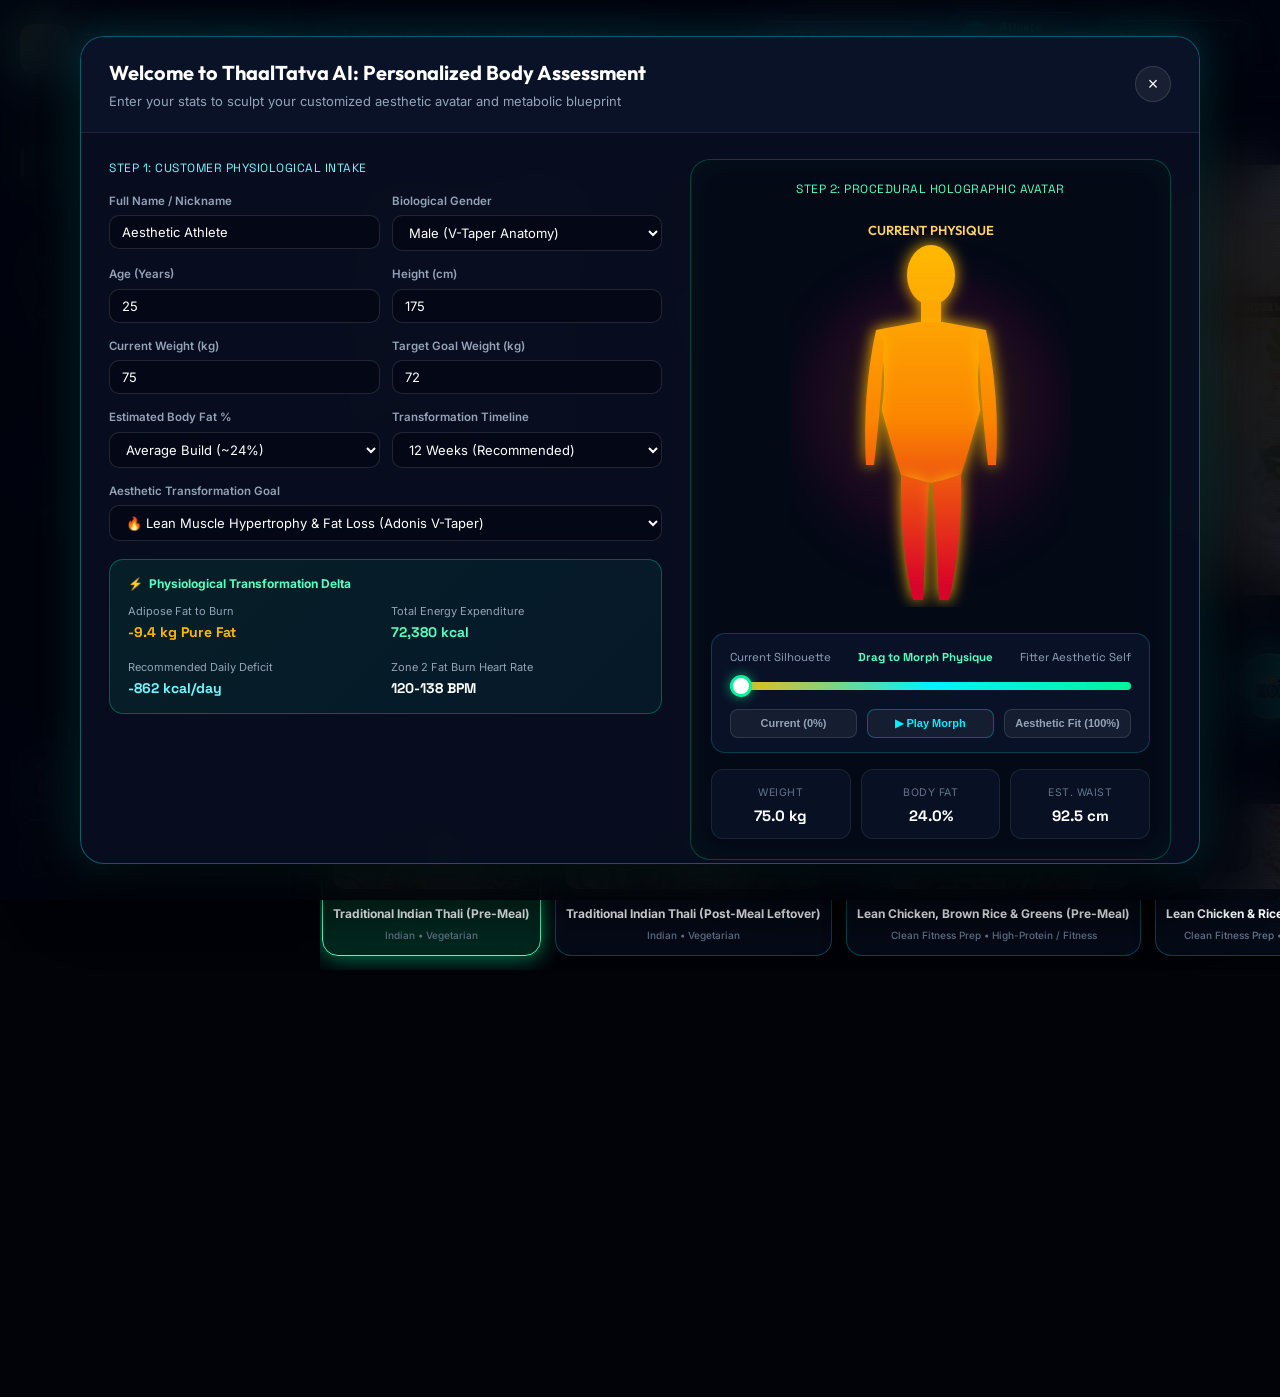
==== commit 1ad5d2f0: "feat: enable realtime camera photo capture, center layout horizontally, and fix AI diet planner matr" ====
--- a/docs/index.html
+++ b/docs/index.html
@@ -7,688 +7,1743 @@
   <meta name="description" content="AI-powered computer vision meal plate detection, pre vs post-meal leftover consumption tracking, Pancha-Tatva metabolic target calculation, and adaptive diet planning for SIH 2026." />
   
   <!-- Core Design System CSS -->
-  <link rel="stylesheet" href="./static/css/style.css" />
+  <link rel="stylesheet" href="./css/style.css" />
   <link rel="icon" href="data:image/svg+xml,<svg xmlns=%22http://www.w3.org/2000/svg%22 viewBox=%220 0 100 100%22><text y=%22.9em%22 font-size=%2290%22>🥗</text></svg>" />
 </head>
 <body>
 
+  <!-- Futuristic Quantum Neural Particle Canvas & Sacred Geometry Watermark -->
+  <canvas id="neuralMatrixCanvas"></canvas>
+  <div class="yantra-watermark"></div>
+
   <!-- Celebration Confetti Canvas -->
   <canvas id="celebrationCanvas"></canvas>
 
-  <!-- ==================== HEADER ==================== -->
-  <header class="app-header">
-    <a href="#" class="logo-wrapper" onclick="switchTab('scanner'); return false;">
-      <div class="logo-icon">🥗</div>
-      <div class="logo-text">
-        <h1>ThaalTatva AI <span class="brand-tag">VISION CV</span></h1>
-        <p>Panch-Tatva Nutrition & Biomarker Intelligence</p>
+  <!-- ==================== COMMAND DECK APP SHELL ==================== -->
+  <div class="app-shell">
+
+    <!-- ==================== INTELLIGENCE SIDEBAR ==================== -->
+    <aside class="app-sidebar">
+      <div>
+        <!-- Brand Header -->
+        <div class="sidebar-header">
+          <a href="#" class="brand-badge" onclick="switchTab('scanner'); return false;">
+            <div class="brand-logo-icon">🥗</div>
+            <div class="brand-title">
+              <h2>ThaalTatva <span class="ai-chip">CV 2.0</span></h2>
+              <p>Panch-Tatva Multimodal AI</p>
+            </div>
+          </a>
+        </div>
+
+        <!-- Navigation Hub -->
+        <nav class="sidebar-nav">
+          <div class="nav-section-title">COMMAND MODULES</div>
+          <div class="nav-tabs">
+            <button class="tab-btn active" data-tab="scanner">
+              <div class="tab-btn-content">
+                <span>📸</span>
+                <span>Plate Scanner</span>
+              </div>
+              <span class="tab-tag">Vision</span>
+            </button>
+            <button class="tab-btn" data-tab="consumption">
+              <div class="tab-btn-content">
+                <span>⚖️</span>
+                <span>Leftover Delta</span>
+              </div>
+              <span class="tab-tag">Delta</span>
+            </button>
+            <button class="tab-btn" data-tab="dashboard">
+              <div class="tab-btn-content">
+                <span>📊</span>
+                <span>Tatva Dashboard</span>
+              </div>
+              <span class="tab-tag">Live</span>
+            </button>
+            <button class="tab-btn" data-tab="diet_planner">
+              <div class="tab-btn-content">
+                <span>🥗</span>
+                <span>AI Diet Planner</span>
+              </div>
+              <span class="tab-tag">7-Day</span>
+            </button>
+            <button class="tab-btn" data-tab="fitness">
+              <div class="tab-btn-content">
+                <span>🏋️</span>
+                <span>Fitness & Shred Hub</span>
+              </div>
+              <span class="tab-tag">Science</span>
+            </button>
+            <button class="tab-btn" data-tab="gyms">
+              <div class="tab-btn-content">
+                <span>📍</span>
+                <span>Gym Radar</span>
+              </div>
+              <span class="tab-tag">Near Me</span>
+            </button>
+            <button class="tab-btn" data-tab="client_profile">
+              <div class="tab-btn-content">
+                <span>👤</span>
+                <span>Client Profile</span>
+              </div>
+              <span class="tab-tag">BMR</span>
+            </button>
+            <button class="tab-btn" data-tab="swaps">
+              <div class="tab-btn-content">
+                <span>💡</span>
+                <span>Smart Swaps</span>
+              </div>
+              <span class="tab-tag">Library</span>
+            </button>
+          </div>
+        </nav>
       </div>
-    </a>
-
-    <!-- Live Status Ticker -->
-    <div class="header-status-ticker">
-      <span style="color: var(--tatva-gold);">🔥</span>
-      <span id="headerLiveStatus">Ready • Calibrated for Indian & Global Meal Plates</span>
-    </div>
-
-    <div class="header-actions">
-      <!-- Sound FX Toggle Button -->
-      <button class="sound-toggle-btn" id="soundToggleBtn" onclick="toggleAudioFx()" title="Toggle Synthesized Audio Feedback">
-        <span id="soundToggleIcon">🔊</span>
-        <span id="soundToggleText">Audio FX</span>
-      </button>
-
-      <!-- Client Target Status Badge -->
-      <div class="client-status-badge" id="clientStatusBadge" title="Click to view & edit client targets">
-        <div class="status-dot"></div>
-        <span id="headerClientGoalText">75kg • LEAN HYPERTROPHY (2200 kcal)</span>
-      </div>
-
-      <!-- API Configuration Button -->
-      <button class="api-status-btn" id="openApiKeyBtn" onclick="openApiKeyModal()">
-        <span>⚙️</span>
-        <span id="apiStatusText">Offline AI CV Active</span>
-      </button>
-    </div>
-  </header>
-
-  <!-- ==================== NAVIGATION TABS ==================== -->
-  <nav class="tabs-container">
-    <div class="nav-tabs">
-      <button class="tab-btn active" data-tab="scanner">
-        <span>📸</span> Plate Scanner
-      </button>
-      <button class="tab-btn" data-tab="consumption">
-        <span>⚖️</span> Pre vs Post Leftovers
-      </button>
-      <button class="tab-btn" data-tab="dashboard">
-        <span>📊</span> Panch-Tatva Dashboard
-      </button>
-      <button class="tab-btn" data-tab="diet_planner">
-        <span>🥗</span> AI Diet Planner & 7-Day Matrix
-      </button>
-      <button class="tab-btn" data-tab="client_profile">
-        <span>👤</span> Client Profile & BMR
-      </button>
-      <button class="tab-btn" data-tab="swaps">
-        <span>💡</span> Smart Swaps
-      </button>
-    </div>
-  </nav>
-
-  <!-- ==================== MAIN CONTENT PANES ==================== -->
-  <main class="main-content">
-
-    <!-- ==================== TAB 1: PLATE SCANNER ==================== -->
-    <section class="tab-pane active" id="scannerPane">
-      <div class="grid-2col">
-        <!-- Left: Holographic Camera Viewport & Presets -->
-        <div>
-          <div class="camera-viewport-card">
-            <div class="viewport-toolbar">
-              <span style="font-size: 12px; font-weight: 700; color: #fff; display: flex; align-items: center; gap: 8px;">
-                <span class="status-dot"></span> Holographic AI Plate Viewfinder
-              </span>
-              <div style="display: flex; gap: 8px;">
-                <button class="btn-icon" id="startCameraBtn" title="Toggle Live Webcam Feed">📷</button>
-                <button class="btn-icon" id="switchCameraBtn" title="Switch Camera (Front/Rear)">🔄</button>
-                <button class="btn-icon" id="uploadTriggerBtn" title="Upload Plate Photo">📁</button>
-                <input type="file" id="plateFileInput" accept="image/*" style="display: none;" />
-              </div>
-            </div>
-
-            <div class="canvas-wrapper">
-              <!-- Holographic Corner Reticles -->
-              <div class="hud-corner hud-corner-tl"></div>
-              <div class="hud-corner hud-corner-tr"></div>
-              <div class="hud-corner hud-corner-bl"></div>
-              <div class="hud-corner hud-corner-br"></div>
-
-              <!-- Media Feed -->
-              <video id="cameraVideo" playsinline autoplay muted></video>
-              <img id="plateImageDisplay" src="./static/images/presets/indian_thali_pre.jpg" alt="Active Food Plate" />
-              <canvas id="detectionCanvas"></canvas>
-              <div class="scan-beam" id="scanBeam"></div>
-            </div>
-
-            <!-- Real-time Live CV Telemetry Feed -->
-            <div class="telemetry-ticker">
-              <div style="display: flex; align-items: center; gap: 6px;">
-                <span style="color: var(--tatva-emerald);">● [AI_TELEMETRY]:</span>
-                <span class="telemetry-text" id="telemetryFeedText">Visual segmentation engine online • 0-1000 coordinate space active</span>
-              </div>
-              <span id="fpsCounter" style="color: var(--text-muted); font-size: 10px;">60 FPS</span>
-            </div>
-
-            <div class="shutter-bar">
-              <button class="shutter-btn" id="shutterBtn" title="Capture / Re-analyze Plate">📸</button>
-            </div>
-          </div>
-
-          <!-- Benchmark Preset Plate Selector -->
-          <div class="preset-section">
-            <div style="display: flex; justify-content: space-between; align-items: center; margin-bottom: 8px;">
-              <span style="font-size: 12px; font-weight: 700; color: var(--text-secondary); text-transform: uppercase; letter-spacing: 0.5px;">
-                ⭐ BENCHMARK DEMO PLATES
-              </span>
-              <span style="font-size: 11px; color: var(--tatva-cyan);">Instant Multimodal Analysis</span>
-            </div>
-            <div class="preset-carousel" id="presetCarousel">
-              <!-- Dynamically populated -->
-            </div>
-          </div>
+
+      <!-- Sidebar Footer Widgets -->
+      <div class="sidebar-footer">
+        <!-- Client Target Status Badge -->
+        <div class="client-status-badge" id="clientStatusBadge" title="Click to view & edit client targets">
+          <div class="client-badge-header">
+            <div class="status-dot"></div>
+            <span class="client-badge-label">Active Target Goal</span>
+          </div>
+          <div class="client-badge-value" id="headerClientGoalText">75kg • LEAN HYPERTROPHY (2200 kcal)</div>
         </div>
 
-        <!-- Right: Real-Time Nutrition Breakdown -->
-        <div>
-          <div class="glass-card highlight">
-            <div class="card-header">
-              <div>
-                <h2 class="card-title" id="detectedMealTitle">Traditional Indian Thali</h2>
-                <p id="detectedMealDesc" style="font-size: 11.5px; color: var(--text-secondary); margin-top: 3px;">
-                  Vegetarian • Balanced Diet — Wholesome Indian platter.
-                </p>
-              </div>
-              <div style="display: flex; align-items: center; gap: 8px;">
-                <span class="card-badge" id="detectedGlycemicLoad">Glycemic Load: 24 (Moderate)</span>
-                <span class="nutri-score-badge A" id="detectedNutriScore" title="Nutri-Score">A</span>
-              </div>
-            </div>
-
-            <!-- Macro Pills -->
-            <div class="macro-pill-row">
-              <div class="macro-pill cals">
-                <div class="macro-label">⚡ ऊर्जा • Ūrjā (Energy)</div>
-                <div class="macro-value" id="plateTotalCals">680</div>
-                <div class="macro-unit">kcal</div>
-              </div>
-              <div class="macro-pill protein">
-                <div class="macro-label">🥩 प्रथिन • Prathina (Protein)</div>
-                <div class="macro-value" id="plateTotalProtein">29.4g</div>
-                <div class="macro-unit">31% goal</div>
-              </div>
-              <div class="macro-pill carbs">
-                <div class="macro-label">🌾 कार्बोज • Kārboja (Carbs)</div>
-                <div class="macro-value" id="plateTotalCarbs">84.2g</div>
-                <div class="macro-unit">net carbs</div>
-              </div>
-              <div class="macro-pill fat">
-                <div class="macro-label">🥑 स्नेह • Sneha (Fats)</div>
-                <div class="macro-value" id="plateTotalFat">24.5g</div>
-                <div class="macro-unit">healthy lipids</div>
-              </div>
-            </div>
-
-            <!-- Itemized Food Detection List with Sliders -->
-            <div style="margin-bottom: 12px; display: flex; justify-content: space-between; align-items: center;">
-              <span style="font-size: 12px; font-weight: 700; color: #fff; text-transform: uppercase; letter-spacing: 0.5px;">
-                Detected Food Clusters & Gram Slider
-              </span>
-              <span style="font-size: 11px; color: var(--tatva-cyan);">Drag sliders for real-time recalculation</span>
-            </div>
-
-            <div class="food-items-list" id="plateFoodItemsList">
-              <!-- Dynamically rendered -->
-            </div>
-
-            <!-- Action Buttons -->
-            <div style="margin-top: 20px; display: flex; gap: 10px;">
-              <button class="btn" style="flex: 1;" onclick="switchTab('consumption')">
-                <span>⚖️</span> Compare Pre vs Post Leftovers
-              </button>
-            </div>
-          </div>
-        </div>
-      </div>
-    </section>
-
-    <!-- ==================== TAB 2: LEFTOVER CONSUMPTION TRACKER ==================== -->
-    <section class="tab-pane" id="consumptionPane">
-      <div class="glass-card gold-highlight" style="margin-bottom: 20px;">
-        <div class="card-header">
-          <div>
-            <h2 class="card-title">
-              <span>⚖️</span> Pre vs Post Leftover Consumption Delta Engine
-            </h2>
-            <p style="font-size: 12px; color: var(--text-secondary); margin-top: 3px;">
-              Quantify <strong>exact net nutrients consumed</strong> by analyzing plate leftover volume and density differentials.
-            </p>
-          </div>
-          <span class="card-badge" style="background: rgba(245,158,11,0.15); color: #fbbf24; border-color: var(--tatva-gold);">
-            Biomarker Intake Calculator
-          </span>
-        </div>
-
-        <!-- Mode Selectors: Interactive Split Lens vs Dual Split -->
-        <div style="display: flex; justify-content: space-between; align-items: center; margin-bottom: 14px; flex-wrap: wrap; gap: 10px;">
-          <div style="display: flex; gap: 12px; align-items: center;">
-            <label class="form-label" style="margin: 0;">Pre-Meal Plate:</label>
-            <select class="form-control" id="preMealPresetSelect" style="width: auto; padding: 5px 10px; font-size: 12px;">
-              <option value="./static/images/presets/indian_thali_pre.jpg">Indian Thali (Pre-Meal)</option>
-              <option value="./static/images/presets/chicken_rice_pre.jpg">Chicken & Rice (Pre-Meal)</option>
-              <option value="./static/images/presets/salmon_bowl_pre.jpg">Salmon Quinoa Bowl</option>
-              <option value="./static/images/presets/mediterranean_salad.jpg">Mediterranean Salad</option>
-              <option value="./static/images/presets/fitness_oatmeal.jpg">Fitness Oatmeal Bowl</option>
-            </select>
-          </div>
-          <div style="display: flex; gap: 12px; align-items: center;">
-            <label class="form-label" style="margin: 0;">Post-Meal Plate (Leftovers):</label>
-            <select class="form-control" id="postMealPresetSelect" style="width: auto; padding: 5px 10px; font-size: 12px;">
-              <option value="./static/images/presets/indian_thali_post.jpg">Indian Thali (Post Leftovers)</option>
-              <option value="./static/images/presets/chicken_rice_post.jpg">Chicken & Rice (Post Leftovers)</option>
-            </select>
-          </div>
-        </div>
-
-        <!-- Interactive Draggable Split-Lens Viewer -->
-        <div class="split-lens-container" id="splitLensContainer">
-          <!-- Pre Layer (Underneath) -->
-          <div class="split-lens-pre-layer">
-            <span class="split-lens-badge left">Served Plate (Pre 100%)</span>
-            <img id="splitLensPreImg" src="./static/images/presets/indian_thali_pre.jpg" alt="Served Plate Pre" />
-          </div>
-
-          <!-- Post Layer (Overlaid with variable width) -->
-          <div class="split-lens-post-layer" id="splitLensPostLayer">
-            <span class="split-lens-badge right">Leftover Plate (Post)</span>
-            <img id="splitLensPostImg" src="./static/images/presets/indian_thali_post.jpg" alt="Leftover Plate Post" />
-          </div>
-
-          <!-- Draggable Divider Handle -->
-          <div class="split-lens-handle" id="splitLensHandle">
-            <div class="split-lens-handle-btn">◀ ▶</div>
-          </div>
-        </div>
-        <p style="text-align: center; font-size: 11px; color: var(--tatva-cyan); margin-bottom: 16px;">
-          👆 Drag the slider left & right to interactively inspect pre vs post leftover delta
-        </p>
-
-        <div style="display: flex; justify-content: center; margin-bottom: 20px;">
-          <button class="btn btn-gold" id="runComparisonBtn" style="padding: 12px 28px; font-size: 14px;">
-            <span>⚡</span> Compute Exact Consumed Nutrients
+        <!-- Audio & API Controls -->
+        <div class="sidebar-controls-row">
+          <button class="sound-toggle-btn" id="soundToggleBtn" onclick="toggleAudioFx()" title="Toggle Synthesized Audio Feedback">
+            <span id="soundToggleIcon">🔊</span>
+            <span id="soundToggleText">Audio FX</span>
           </button>
-        </div>
-
-        <!-- Consumed Overview Banner -->
-        <div class="consumption-meter-card">
-          <div class="meter-title">
-            <h3>Net Intake Summary</h3>
-            <p id="consumedAdherenceDesc">Client consumed all protein & dal; left 50% rice unconsumed.</p>
-            <div style="display: flex; gap: 14px; margin-top: 10px; font-size: 12px;">
-              <span style="color: #67e8f9;">Initial Served: <strong id="initialCalsStat">680 kcal</strong></span>
-              <span style="color: #f59e0b;">Leftover Unconsumed: <strong id="leftoverPctStat">17.1%</strong> (<span id="savedCalsStat">116 kcal</span> not ingested)</span>
-            </div>
-          </div>
-          <div style="text-align: right;">
-            <div class="meter-stat-big" id="consumedPctStat">82.9%</div>
-            <div style="font-size: 12px; color: var(--text-secondary); font-weight: 600; text-transform: uppercase;">
-              Plate Consumed (<span id="consumedCalsStat">564 kcal</span>)
-            </div>
-          </div>
-        </div>
-
-        <!-- Consumed Macros Row -->
-        <div class="macro-pill-row">
-          <div class="macro-pill protein">
-            <div class="macro-label">🥩 प्रथिन • Prathina (Protein)</div>
-            <div class="macro-value" id="consumedProteinStat">28.1g</div>
-          </div>
-          <div class="macro-pill carbs">
-            <div class="macro-label">🌾 कार्बोज • Kārboja (Carbs)</div>
-            <div class="macro-value" id="consumedCarbsStat">61.5g</div>
-          </div>
-          <div class="macro-pill fat">
-            <div class="macro-label">🥑 स्नेह • Sneha (Fats)</div>
-            <div class="macro-value" id="consumedFatStat">22.8g</div>
-          </div>
-          <div class="macro-pill cals">
-            <div class="macro-label">🌿 रुक्षांश • Rūkṣāṃśa (Fiber)</div>
-            <div class="macro-value" id="consumedFiberStat">5.9g</div>
-          </div>
-        </div>
-
-        <!-- Delta Table -->
-        <div style="overflow-x: auto; margin-top: 16px;">
-          <table class="delta-table">
-            <thead>
-              <tr>
-                <th>Food Item</th>
-                <th>Served (Pre)</th>
-                <th>Leftover (Post)</th>
-                <th>Exact Consumed</th>
-                <th>Net Calories</th>
-                <th>Macros (P • C • F)</th>
-              </tr>
-            </thead>
-            <tbody id="consumedDeltaTableBody">
-              <!-- Dynamically rendered -->
-            </tbody>
-          </table>
-        </div>
-
-        <!-- Log to Diary Action -->
-        <div style="margin-top: 24px; padding: 16px; background: rgba(255,255,255,0.03); border-radius: 12px; display: flex; justify-content: space-between; align-items: center; flex-wrap: wrap; gap: 12px;">
-          <div style="display: flex; align-items: center; gap: 12px;">
-            <span style="font-size: 12.5px; font-weight: 700; color: #fff;">Record to Daily Timeline:</span>
-            <select class="form-control" id="logMealTypeSelect" style="width: auto; padding: 6px 12px;">
-              <option value="Lunch" selected>Lunch</option>
-              <option value="Breakfast">Breakfast</option>
-              <option value="Dinner">Dinner</option>
-              <option value="Snacks">Snacks</option>
-            </select>
-          </div>
-          <button class="btn" id="logConsumedMealBtn">
-            <span>📝</span> Log Net Consumed Intake to Today's Diary
+
+          <button class="api-status-btn" id="openApiKeyBtn" onclick="openApiKeyModal()">
+            <span>⚙️</span>
+            <span id="apiStatusText">Offline AI</span>
           </button>
         </div>
       </div>
-    </section>
-
-    <!-- ==================== TAB 3: PANCH-TATVA DASHBOARD ==================== -->
-    <section class="tab-pane" id="dashboardPane">
-      <!-- Radial Progress Grid (5 Tatvas + Water) -->
-      <div class="budget-radial-grid">
-        <!-- Calories (Urja) -->
-        <div class="radial-gauge-card">
-          <div class="gauge-title"><span>⚡</span> ऊर्जा • Ūrjā (Energy)</div>
-          <div class="gauge-svg-wrap">
-            <svg class="gauge-svg" viewBox="0 0 100 100">
-              <circle class="gauge-circle-bg" cx="50" cy="50" r="38"></circle>
-              <circle class="gauge-circle-progress cals" id="calRing" cx="50" cy="50" r="38"></circle>
-            </svg>
-            <div class="gauge-center-text" id="dashCalVal">0</div>
-          </div>
-          <div class="gauge-sub" id="dashCalSub">of 2200 kcal</div>
+    </aside>
+
+    <!-- ==================== MAIN COMMAND WORKSPACE ==================== -->
+    <div class="app-main-deck">
+
+      <!-- Top Floating Telemetry Bar -->
+      <header class="top-telemetry-bar">
+        <div class="header-status-ticker">
+          <span style="color: var(--tatva-gold);">🔥</span>
+          <span id="headerLiveStatus">Ready • Calibrated for Indian & Global Meal Plates</span>
         </div>
 
-        <!-- Protein (Prathina) -->
-        <div class="radial-gauge-card">
-          <div class="gauge-title"><span>🥩</span> प्रथिन • Prathina (Protein)</div>
-          <div class="gauge-svg-wrap">
-            <svg class="gauge-svg" viewBox="0 0 100 100">
-              <circle class="gauge-circle-bg" cx="50" cy="50" r="38"></circle>
-              <circle class="gauge-circle-progress protein" id="proteinRing" cx="50" cy="50" r="38"></circle>
-            </svg>
-            <div class="gauge-center-text" id="dashProteinVal">0g</div>
-          </div>
-          <div class="gauge-sub" id="dashProteinSub">of 140g</div>
+        <div class="top-telemetry-right">
+          <!-- 3D Avatar Transformation Button -->
+          <button class="avatar-launcher-btn open-avatar-modal-btn" title="Open 3D Avatar Recomposition Portal">
+            <span>🧬</span>
+            <span>3D Body Recomp Avatar</span>
+          </button>
+
+          <!-- Avatar Snapshot Pill -->
+          <div class="header-avatar-pill open-avatar-modal-btn" title="Click to view or sculpt your avatar">
+            <div class="header-avatar-icon">👤</div>
+            <div class="header-avatar-meta">
+              <span class="header-avatar-name" id="headerAvatarName">Athlete</span>
+              <span class="header-avatar-stats" id="headerAvatarStats">75kg ➔ 70kg (♂)</span>
+            </div>
+          </div>
+
+          <div class="quick-action-pill">
+            <span>⚡ Pancha-Tatva Active</span>
+          </div>
         </div>
-
-        <!-- Carbs (Karboja) -->
-        <div class="radial-gauge-card">
-          <div class="gauge-title"><span>🌾</span> कार्बोज • Kārboja (Carbs)</div>
-          <div class="gauge-svg-wrap">
-            <svg class="gauge-svg" viewBox="0 0 100 100">
-              <circle class="gauge-circle-bg" cx="50" cy="50" r="38"></circle>
-              <circle class="gauge-circle-progress carbs" id="carbsRing" cx="50" cy="50" r="38"></circle>
-            </svg>
-            <div class="gauge-center-text" id="dashCarbsVal">0g</div>
-          </div>
-          <div class="gauge-sub" id="dashCarbsSub">of 240g</div>
+      </header>
+
+      <!-- Main View Content Area -->
+      <main class="main-content">
+
+        <!-- ==================== TAB 1: PLATE SCANNER ==================== -->
+        <section class="tab-pane active" id="scannerPane">
+          <div class="grid-2col">
+            <!-- Left: Holographic Camera Viewport & Presets -->
+            <div>
+              <div class="camera-viewport-card">
+                <div class="viewport-toolbar">
+                  <span style="font-size: 12.5px; font-weight: 700; color: #fff; display: flex; align-items: center; gap: 8px;">
+                    <span class="status-dot"></span> Holographic AI Plate Viewfinder
+                  </span>
+                  <div style="display: flex; gap: 8px; align-items: center;">
+                    <button class="btn btn-primary-volt" id="livePhotoCaptureBtn" style="padding: 5px 12px; font-size: 11px; display: flex; align-items: center; gap: 6px;" title="Take Realtime Photo with Camera">
+                      <span>📸</span> Realtime Photo
+                    </button>
+                    <button class="btn-icon" id="startCameraBtn" title="Toggle Live Webcam Feed">📷</button>
+                    <button class="btn-icon" id="switchCameraBtn" title="Switch Camera (Front/Rear)">🔄</button>
+                    <button class="btn-icon" id="uploadTriggerBtn" title="Upload Plate Photo">📁</button>
+                    <input type="file" id="plateFileInput" accept="image/*" capture="environment" style="display: none;" />
+                  </div>
+                </div>
+
+                <div class="canvas-wrapper">
+                  <!-- Holographic Corner Reticles -->
+                  <div class="hud-corner hud-corner-tl"></div>
+                  <div class="hud-corner hud-corner-tr"></div>
+                  <div class="hud-corner hud-corner-bl"></div>
+                  <div class="hud-corner hud-corner-br"></div>
+
+                  <!-- Media Feed -->
+                  <video id="cameraVideo" playsinline autoplay muted></video>
+                  <img id="plateImageDisplay" src="./images/presets/indian_thali_pre.jpg" alt="Active Food Plate" />
+                  <canvas id="detectionCanvas"></canvas>
+                  <div class="scan-beam" id="scanBeam"></div>
+                </div>
+
+                <!-- Real-time Live CV Telemetry Feed -->
+                <div class="telemetry-ticker">
+                  <div style="display: flex; align-items: center; gap: 6px;">
+                    <span style="color: var(--tatva-emerald);">● [AI_TELEMETRY]:</span>
+                    <span class="telemetry-text" id="telemetryFeedText">Visual segmentation engine online • 0-1000 coordinate space active</span>
+                  </div>
+                  <span id="fpsCounter" style="color: var(--text-muted); font-size: 10px;">60 FPS</span>
+                </div>
+
+                <div class="shutter-bar">
+                  <button class="btn btn-secondary" id="toggleLiveCamBtn" style="font-size: 12px; padding: 10px 16px; border-radius: 20px; display: flex; align-items: center; gap: 6px;">
+                    <span>📷</span> Start Live Camera
+                  </button>
+                  <button class="shutter-btn" id="shutterBtn" title="Capture / Snap Realtime Photo">📸</button>
+                  <button class="btn btn-secondary" id="mobileSnapBtn" style="font-size: 12px; padding: 10px 16px; border-radius: 20px; display: flex; align-items: center; gap: 6px;" title="Open Device Camera">
+                    <span>📱</span> Snap Device
+                  </button>
+                </div>
+              </div>
+
+              <!-- Benchmark Preset Plate Selector -->
+              <div class="preset-section">
+                <div style="display: flex; justify-content: space-between; align-items: center; margin-bottom: 8px;">
+                  <span style="font-size: 12px; font-weight: 700; color: var(--text-secondary); text-transform: uppercase; letter-spacing: 0.5px;">
+                    ⭐ BENCHMARK DEMO PLATES
+                  </span>
+                  <span style="font-size: 11px; color: var(--tatva-cyan); font-weight: 600;">Instant Multimodal Analysis</span>
+                </div>
+                <div class="preset-carousel" id="presetCarousel">
+                  <!-- Dynamically populated -->
+                </div>
+              </div>
+            </div>
+
+            <!-- Right: Real-Time Nutrition Breakdown -->
+            <div>
+              <div class="glass-card highlight">
+                <div class="card-header">
+                  <div>
+                    <h2 class="card-title" id="detectedMealTitle">Traditional Indian Thali</h2>
+                    <p id="detectedMealDesc" style="font-size: 12px; color: var(--text-secondary); margin-top: 4px;">
+                      Vegetarian • Balanced Diet — Wholesome Indian platter.
+                    </p>
+                  </div>
+                  <div style="display: flex; align-items: center; gap: 8px;">
+                    <span class="card-badge" id="detectedGlycemicLoad">Glycemic Load: 24 (Moderate)</span>
+                    <span class="nutri-score-badge A" id="detectedNutriScore" title="Nutri-Score">A</span>
+                  </div>
+                </div>
+
+                <!-- Macro Pills -->
+                <div class="macro-pill-row">
+                  <div class="macro-pill cals">
+                    <div class="macro-label">⚡ ऊर्जा • Ūrjā (Energy)</div>
+                    <div class="macro-value" id="plateTotalCals">680</div>
+                    <div class="macro-unit">kcal</div>
+                  </div>
+                  <div class="macro-pill protein">
+                    <div class="macro-label">🥩 प्रथिन • Prathina (Protein)</div>
+                    <div class="macro-value" id="plateTotalProtein">29.4g</div>
+                    <div class="macro-unit">31% goal</div>
+                  </div>
+                  <div class="macro-pill carbs">
+                    <div class="macro-label">🌾 कार्बोज • Kārboja (Carbs)</div>
+                    <div class="macro-value" id="plateTotalCarbs">84.2g</div>
+                    <div class="macro-unit">net carbs</div>
+                  </div>
+                  <div class="macro-pill fat">
+                    <div class="macro-label">🥑 स्नेह • Sneha (Fats)</div>
+                    <div class="macro-value" id="plateTotalFat">24.5g</div>
+                    <div class="macro-unit">healthy lipids</div>
+                  </div>
+                </div>
+
+                <!-- Itemized Food Detection List with Sliders -->
+                <div style="margin-bottom: 12px; display: flex; justify-content: space-between; align-items: center;">
+                  <span style="font-size: 12px; font-weight: 700; color: #fff; text-transform: uppercase; letter-spacing: 0.5px;">
+                    Detected Food Clusters & Gram Slider
+                  </span>
+                  <span style="font-size: 11px; color: var(--tatva-cyan); font-weight: 600;">Drag sliders for real-time recalculation</span>
+                </div>
+
+                <div class="food-items-list" id="plateFoodItemsList">
+                  <!-- Dynamically rendered -->
+                </div>
+
+                <!-- Action Buttons -->
+                <div style="margin-top: 22px; display: flex; gap: 10px;">
+                  <button class="btn" style="flex: 1;" onclick="switchTab('consumption')">
+                    <span>⚖️</span> Compare Pre vs Post Leftovers
+                  </button>
+                </div>
+              </div>
+            </div>
+          </div>
+        </section>
+
+        <!-- ==================== TAB 2: LEFTOVER CONSUMPTION TRACKER ==================== -->
+        <section class="tab-pane" id="consumptionPane">
+          <div class="glass-card gold-highlight" style="margin-bottom: 20px;">
+            <div class="card-header">
+              <div>
+                <h2 class="card-title">
+                  <span>⚖️</span> Pre vs Post Leftover Consumption Delta Engine
+                </h2>
+                <p style="font-size: 12px; color: var(--text-secondary); margin-top: 4px;">
+                  Quantify <strong>exact net nutrients consumed</strong> by analyzing plate leftover volume and density differentials.
+                </p>
+              </div>
+              <span class="card-badge" style="background: rgba(245,158,11,0.15); color: #fbbf24; border-color: var(--tatva-gold);">
+                Biomarker Intake Calculator
+              </span>
+            </div>
+
+            <!-- Mode Selectors: Interactive Split Lens vs Dual Split -->
+            <div style="display: flex; justify-content: space-between; align-items: center; margin-bottom: 16px; flex-wrap: wrap; gap: 12px;">
+              <div style="display: flex; gap: 12px; align-items: center;">
+                <label class="form-label" style="margin: 0;">Pre-Meal Plate:</label>
+                <select class="form-control" id="preMealPresetSelect" style="width: auto; padding: 6px 12px; font-size: 12px;">
+                  <option value="./images/presets/indian_thali_pre.jpg">Indian Thali (Pre-Meal)</option>
+                  <option value="./images/presets/chicken_rice_pre.jpg">Chicken & Rice (Pre-Meal)</option>
+                  <option value="./images/presets/salmon_bowl_pre.jpg">Salmon Quinoa Bowl</option>
+                  <option value="./images/presets/mediterranean_salad.jpg">Mediterranean Salad</option>
+                  <option value="./images/presets/fitness_oatmeal.jpg">Fitness Oatmeal Bowl</option>
+                </select>
+              </div>
+              <div style="display: flex; gap: 12px; align-items: center;">
+                <label class="form-label" style="margin: 0;">Post-Meal Plate (Leftovers):</label>
+                <select class="form-control" id="postMealPresetSelect" style="width: auto; padding: 6px 12px; font-size: 12px;">
+                  <option value="./images/presets/indian_thali_post.jpg">Indian Thali (Post Leftovers)</option>
+                  <option value="./images/presets/chicken_rice_post.jpg">Chicken & Rice (Post Leftovers)</option>
+                </select>
+              </div>
+            </div>
+
+            <!-- Interactive Draggable Split-Lens Viewer -->
+            <div class="split-lens-container" id="splitLensContainer">
+              <!-- Pre Layer (Underneath) -->
+              <div class="split-lens-pre-layer">
+                <span class="split-lens-badge left">Served Plate (Pre 100%)</span>
+                <img id="splitLensPreImg" src="./images/presets/indian_thali_pre.jpg" alt="Served Plate Pre" />
+              </div>
+
+              <!-- Post Layer (Overlaid with variable width) -->
+              <div class="split-lens-post-layer" id="splitLensPostLayer">
+                <span class="split-lens-badge right">Leftover Plate (Post)</span>
+                <img id="splitLensPostImg" src="./images/presets/indian_thali_post.jpg" alt="Leftover Plate Post" />
+              </div>
+
+              <!-- Draggable Divider Handle -->
+              <div class="split-lens-handle" id="splitLensHandle">
+                <div class="split-lens-handle-btn">◀ ▶</div>
+              </div>
+            </div>
+            <p style="text-align: center; font-size: 11.5px; color: var(--tatva-cyan); margin-bottom: 18px; font-weight: 600;">
+              👆 Drag the slider left & right to interactively inspect pre vs post leftover delta
+            </p>
+
+            <div style="display: flex; justify-content: center; margin-bottom: 22px;">
+              <button class="btn btn-gold" id="runComparisonBtn" style="padding: 12px 30px; font-size: 14px;">
+                <span>⚡</span> Compute Exact Consumed Nutrients
+              </button>
+            </div>
+
+            <!-- Consumed Overview Banner -->
+            <div class="consumption-meter-card">
+              <div class="meter-title">
+                <h3>Net Intake Summary</h3>
+                <p id="consumedAdherenceDesc" style="font-size: 12px; color: var(--text-secondary); margin-top: 3px;">Client consumed all protein & dal; left 50% rice unconsumed.</p>
+                <div style="display: flex; gap: 16px; margin-top: 10px; font-size: 12.5px; flex-wrap: wrap;">
+                  <span style="color: #67e8f9;">Initial Served: <strong id="initialCalsStat">680 kcal</strong></span>
+                  <span style="color: #f59e0b;">Leftover Unconsumed: <strong id="leftoverPctStat">17.1%</strong> (<span id="savedCalsStat">116 kcal</span> not ingested)</span>
+                </div>
+              </div>
+              <div style="text-align: right;">
+                <div class="meter-stat-big" id="consumedPctStat">82.9%</div>
+                <div style="font-size: 12px; color: var(--text-secondary); font-weight: 700; text-transform: uppercase; margin-top: 4px;">
+                  Plate Consumed (<span id="consumedCalsStat">564 kcal</span>)
+                </div>
+              </div>
+            </div>
+
+            <!-- Consumed Macros Row -->
+            <div class="macro-pill-row">
+              <div class="macro-pill protein">
+                <div class="macro-label">🥩 प्रथिन • Prathina (Protein)</div>
+                <div class="macro-value" id="consumedProteinStat">28.1g</div>
+              </div>
+              <div class="macro-pill carbs">
+                <div class="macro-label">🌾 कार्बोज • Kārboja (Carbs)</div>
+                <div class="macro-value" id="consumedCarbsStat">61.5g</div>
+              </div>
+              <div class="macro-pill fat">
+                <div class="macro-label">🥑 स्नेह • Sneha (Fats)</div>
+                <div class="macro-value" id="consumedFatStat">22.8g</div>
+              </div>
+              <div class="macro-pill cals">
+                <div class="macro-label">🌿 रुक्षांश • Rūkṣāṃśa (Fiber)</div>
+                <div class="macro-value" id="consumedFiberStat">5.9g</div>
+              </div>
+            </div>
+
+            <!-- Delta Table -->
+            <div style="overflow-x: auto; margin-top: 18px;">
+              <table class="delta-table">
+                <thead>
+                  <tr>
+                    <th>Food Item</th>
+                    <th>Served (Pre)</th>
+                    <th>Leftover (Post)</th>
+                    <th>Exact Consumed</th>
+                    <th>Net Calories</th>
+                    <th>Macros (P • C • F)</th>
+                  </tr>
+                </thead>
+                <tbody id="consumedDeltaTableBody">
+                  <!-- Dynamically rendered -->
+                </tbody>
+              </table>
+            </div>
+
+            <!-- Log to Diary Action -->
+            <div style="margin-top: 24px; padding: 18px; background: rgba(255,255,255,0.035); border-radius: 14px; border: 1px solid var(--border-glass); display: flex; justify-content: space-between; align-items: center; flex-wrap: wrap; gap: 14px;">
+              <div style="display: flex; align-items: center; gap: 12px;">
+                <span style="font-size: 13px; font-weight: 700; color: #fff;">Record to Daily Timeline:</span>
+                <select class="form-control" id="logMealTypeSelect" style="width: auto; padding: 7px 14px;">
+                  <option value="Lunch" selected>Lunch</option>
+                  <option value="Breakfast">Breakfast</option>
+                  <option value="Dinner">Dinner</option>
+                  <option value="Snacks">Snacks</option>
+                </select>
+              </div>
+              <button class="btn" id="logConsumedMealBtn">
+                <span>📝</span> Log Net Consumed Intake to Today's Diary
+              </button>
+            </div>
+          </div>
+        </section>
+
+        <!-- ==================== TAB 3: PANCH-TATVA DASHBOARD & TODAY'S INTAKE ==================== -->
+        <section class="tab-pane" id="dashboardPane">
+
+          <!-- FitForge-Style Weekly Calendar Day Selector -->
+          <div class="calendar-strip-card">
+            <div class="calendar-strip-header">
+              <div class="calendar-title">
+                <span>🗓️</span> <strong>Daily Intake & Workout Schedule</strong> • <span style="color: var(--tatva-emerald-bright);">September 2026</span>
+              </div>
+              <div style="font-size: 11.5px; font-family: var(--font-mono); color: var(--text-secondary);">
+                Active Streak: <strong style="color: var(--tatva-gold);">🔥 6 Days</strong>
+              </div>
+            </div>
+
+            <div class="calendar-days-row">
+              <button class="calendar-day-pill" data-day="Sun">
+                <span class="day-name">SUN</span>
+                <span class="day-num">30</span>
+              </button>
+              <button class="calendar-day-pill" data-day="Mon">
+                <span class="day-name">MON</span>
+                <span class="day-num">31</span>
+              </button>
+              <button class="calendar-day-pill" data-day="Tue">
+                <span class="day-name">TUE</span>
+                <span class="day-num">01</span>
+              </button>
+              <button class="calendar-day-pill" data-day="Wed">
+                <span class="day-name">WED</span>
+                <span class="day-num">02</span>
+              </button>
+              <button class="calendar-day-pill" data-day="Thu">
+                <span class="day-name">THU</span>
+                <span class="day-num">03</span>
+              </button>
+              <button class="calendar-day-pill active" data-day="Today">
+                <span class="day-name">TODAY</span>
+                <span class="day-num">04</span>
+              </button>
+              <button class="calendar-day-pill" data-day="Sat">
+                <span class="day-name">SAT</span>
+                <span class="day-num">05</span>
+              </button>
+            </div>
+          </div>
+
+          <!-- FitForge Hero: Focus & Activity Overview Banner -->
+          <div class="fitforge-focus-card">
+            <div class="focus-card-left">
+              <div class="focus-chip">⚡ TODAY'S FOCUS</div>
+              <h2 class="focus-title">Upper Body Hypertrophy & Fat Loss</h2>
+              <p class="focus-sub">3 Exercises • 45 min • 380 kcal Target Burn • Incline Treadmill Finish</p>
+              <div class="focus-actions-row">
+                <button class="btn-volt-pill" onclick="switchTab('fitness')">
+                  <span>🏋️</span> View Workout Protocol
+                </button>
+                <button class="btn-ghost-pill open-avatar-modal-btn">
+                  <span>🧬</span> View 3D Avatar
+                </button>
+              </div>
+            </div>
+
+            <div class="focus-card-right">
+              <div class="overview-metric-tile">
+                <span class="metric-label">Consumed Today</span>
+                <div class="metric-val-wrap">
+                  <strong class="metric-val" id="overviewConsumedCals">0</strong>
+                  <span class="metric-target" id="overviewTargetCals">/ 2200 kcal</span>
+                </div>
+              </div>
+
+              <div class="overview-metric-tile">
+                <span class="metric-label">Net Calorie Deficit</span>
+                <div class="metric-val-wrap">
+                  <strong class="metric-val" id="overviewNetDeficit" style="color: var(--tatva-emerald-bright);">-400 kcal</strong>
+                </div>
+                <span class="metric-status-sub" id="overviewDeficitStatus" style="color: var(--tatva-emerald-bright);">Fat Oxidation Active</span>
+              </div>
+
+              <div class="overview-metric-tile center-tile">
+                <div class="overview-pct-ring">
+                  <span id="overviewDailyPctText">0%</span>
+                </div>
+                <span class="metric-label" style="margin-top: 6px;">Daily Target</span>
+              </div>
+            </div>
+          </div>
+
+          <!-- Quick Action & Manual Intake Launch Bar -->
+          <div class="dashboard-action-bar">
+            <div style="display: flex; align-items: center; gap: 10px;">
+              <button class="btn-primary-volt open-manual-log-btn">
+                <span>➕</span> Log Manual Food Intake & Macros
+              </button>
+              <button class="btn btn-secondary" id="addWaterBtn" style="padding: 9px 16px; font-size: 12.5px;">
+                <span>💧</span> +250ml Water
+              </button>
+            </div>
+
+            <div style="display: flex; gap: 8px;">
+              <button class="btn btn-secondary" id="resetDiaryBtn" style="padding: 8px 14px; font-size: 12px;">Reset Day</button>
+              <button class="btn" onclick="switchTab('diet_planner')" style="padding: 8px 16px; font-size: 12px;">🥗 Get AI Next Meal</button>
+            </div>
+          </div>
+
+          <!-- Radial Progress Grid (5 Tatvas + Water) -->
+          <div class="budget-radial-grid">
+            <!-- Calories (Urja) -->
+            <div class="radial-gauge-card">
+              <div class="gauge-title"><span>⚡</span> ऊर्जा • Ūrjā (Calories)</div>
+              <div class="gauge-svg-wrap">
+                <svg class="gauge-svg" viewBox="0 0 100 100">
+                  <circle class="gauge-circle-bg" cx="50" cy="50" r="38"></circle>
+                  <circle class="gauge-circle-progress cals" id="calRing" cx="50" cy="50" r="38"></circle>
+                </svg>
+                <div class="gauge-center-text" id="dashCalVal">0</div>
+              </div>
+              <div class="gauge-sub" id="dashCalSub">of 2200 kcal</div>
+            </div>
+
+            <!-- Protein (Prathina) -->
+            <div class="radial-gauge-card">
+              <div class="gauge-title"><span>🥩</span> प्रथिन • Prathina (Protein)</div>
+              <div class="gauge-svg-wrap">
+                <svg class="gauge-svg" viewBox="0 0 100 100">
+                  <circle class="gauge-circle-bg" cx="50" cy="50" r="38"></circle>
+                  <circle class="gauge-circle-progress protein" id="proteinRing" cx="50" cy="50" r="38"></circle>
+                </svg>
+                <div class="gauge-center-text" id="dashProteinVal">0g</div>
+              </div>
+              <div class="gauge-sub" id="dashProteinSub">of 140g</div>
+            </div>
+
+            <!-- Carbs (Karboja) -->
+            <div class="radial-gauge-card">
+              <div class="gauge-title"><span>🌾</span> कार्बोज • Kārboja (Carbs)</div>
+              <div class="gauge-svg-wrap">
+                <svg class="gauge-svg" viewBox="0 0 100 100">
+                  <circle class="gauge-circle-bg" cx="50" cy="50" r="38"></circle>
+                  <circle class="gauge-circle-progress carbs" id="carbsRing" cx="50" cy="50" r="38"></circle>
+                </svg>
+                <div class="gauge-center-text" id="dashCarbsVal">0g</div>
+              </div>
+              <div class="gauge-sub" id="dashCarbsSub">of 240g</div>
+            </div>
+
+            <!-- Fat (Sneha) -->
+            <div class="radial-gauge-card">
+              <div class="gauge-title"><span>🥑</span> स्नेह • Sneha (Fats)</div>
+              <div class="gauge-svg-wrap">
+                <svg class="gauge-svg" viewBox="0 0 100 100">
+                  <circle class="gauge-circle-bg" cx="50" cy="50" r="38"></circle>
+                  <circle class="gauge-circle-progress fat" id="fatRing" cx="50" cy="50" r="38"></circle>
+                </svg>
+                <div class="gauge-center-text" id="dashFatVal">0g</div>
+              </div>
+              <div class="gauge-sub" id="dashFatSub">of 65g</div>
+            </div>
+
+            <!-- Fiber (Rukshamsha) -->
+            <div class="radial-gauge-card">
+              <div class="gauge-title"><span>🌿</span> रुक्षांश • Rūkṣāṃśa (Fiber)</div>
+              <div class="gauge-svg-wrap">
+                <svg class="gauge-svg" viewBox="0 0 100 100">
+                  <circle class="gauge-circle-bg" cx="50" cy="50" r="38"></circle>
+                  <circle class="gauge-circle-progress fiber" id="fiberRing" cx="50" cy="50" r="38"></circle>
+                </svg>
+                <div class="gauge-center-text" id="dashFiberVal">0g</div>
+              </div>
+              <div class="gauge-sub" id="dashFiberSub">of 30g</div>
+            </div>
+
+            <!-- Water (Jala) -->
+            <div class="radial-gauge-card">
+              <div class="gauge-title"><span>💧</span> जल • Jala (Hydration)</div>
+              <div style="font-family: var(--font-heading); font-size: 28px; font-weight: 800; color: #38bdf8; margin: 16px 0 6px;" id="dashWaterVal">
+                1.5L
+              </div>
+              <div class="gauge-sub" id="dashWaterSub">Target: 3.0L</div>
+            </div>
+          </div>
+
+          <!-- FitForge Meal Diary Timeline -->
+          <div class="glass-card">
+            <div class="card-header">
+              <div>
+                <h3 class="card-title">
+                  <span>🍽️</span> Today's Intake & Meal Diary Timeline
+                </h3>
+                <p style="font-size: 12px; color: var(--text-secondary); margin-top: 3px;">
+                  All consumed meals with portion weights, macro split ratios, and exact nutrient intake.
+                </p>
+              </div>
+              <button class="btn-primary-volt open-manual-log-btn" style="padding: 7px 16px; font-size: 12px;">
+                <span>+</span> Add Food Item
+              </button>
+            </div>
+
+            <div class="timeline-list" id="dailyMealTimeline">
+              <!-- Dynamically populated -->
+            </div>
+          </div>
+        </section>
+
+        <!-- ==================== TAB 4: AI DIET PLANNER & 7-DAY MATRIX ==================== -->
+        <section class="tab-pane" id="diet_plannerPane">
+
+          <!-- AI Clinical Diet Plan Generator Console -->
+          <div class="diet-generator-console-card">
+            <div style="display: flex; justify-content: space-between; align-items: flex-start; gap: 16px; flex-wrap: wrap;">
+              <div>
+                <div style="display: flex; align-items: center; gap: 8px;">
+                  <span style="font-size: 22px;">🧠</span>
+                  <h3 style="font-family: var(--font-heading); font-size: 20px; font-weight: 800; color: #fff; margin: 0;">
+                    AI Diet Plan Generator & Clinical Matrix
+                  </h3>
+                </div>
+                <p style="font-size: 12.5px; color: var(--text-secondary); margin-top: 5px; max-width: 680px; line-height: 1.5;">
+                  Generates an adaptive, evidence-based 7-day nutritional blueprint calibrated to your metabolic rate, macro targets, and cultural food preferences.
+                </p>
+              </div>
+              <div style="display: flex; gap: 8px; align-items: center; flex-wrap: wrap;">
+                <span class="card-badge" style="background: rgba(204, 255, 0, 0.15); border-color: rgba(204, 255, 0, 0.4); color: #ccff00;">⚡ AI Active</span>
+                <span class="card-badge" id="plannerCalorieSyncBadge">Target: 2100 kcal</span>
+              </div>
+            </div>
+
+            <!-- Generator Controls Form Grid -->
+            <div class="generator-grid-controls">
+              <div class="generator-field">
+                <label for="plannerDietTypeSelect"><span>🥗</span> Dietary Style & Culture</label>
+                <select class="form-control" id="plannerDietTypeSelect">
+                  <option value="balanced" selected>Balanced High-Protein (Poultry/Eggs/Fish)</option>
+                  <option value="vegetarian">Indian High-Protein Vegetarian (Paneer/Dal/Dahi)</option>
+                  <option value="vegan">100% Plant-Based Vegan (Tofu/Legumes/Quinoa)</option>
+                  <option value="keto">Ketogenic Low-Carb / High Healthy Fats</option>
+                  <option value="diabetic">Diabetic & Glycemic Control (High Fiber/Millets)</option>
+                  <option value="athlete_bulk">Athletic Surplus Lean Mass Bulk</option>
+                </select>
+              </div>
+
+              <div class="generator-field">
+                <label for="plannerTargetCalsInput"><span>⚡</span> Daily Target Energy</label>
+                <div style="display: flex; gap: 6px; align-items: center;">
+                  <input type="number" class="form-control" id="plannerTargetCalsInput" value="2100" min="1200" max="4500" step="50" style="font-family: var(--font-mono); font-weight: 700;" />
+                  <span style="font-family: var(--font-mono); font-size: 12px; color: var(--text-muted);">kcal</span>
+                </div>
+              </div>
+
+              <div class="generator-field">
+                <label for="plannerTargetProteinInput"><span>🥩</span> Target Protein Intake</label>
+                <div style="display: flex; gap: 6px; align-items: center;">
+                  <input type="number" class="form-control" id="plannerTargetProteinInput" value="135" min="40" max="300" step="5" style="font-family: var(--font-mono); font-weight: 700;" />
+                  <span style="font-family: var(--font-mono); font-size: 12px; color: var(--text-muted);">g/day</span>
+                </div>
+              </div>
+
+              <div class="generator-field">
+                <label for="plannerGoalSelect"><span>🎯</span> Metabolic Goal</label>
+                <select class="form-control" id="plannerGoalSelect">
+                  <option value="lean_hypertrophy" selected>Lean Hypertrophy & Muscle Gain</option>
+                  <option value="fat_loss">Aggressive Fat Loss (Calorie Deficit)</option>
+                  <option value="recomposition">Body Recomposition & Tone</option>
+                  <option value="longevity">Metabolic Health & Longevity</option>
+                </select>
+              </div>
+            </div>
+
+            <!-- Action Bar -->
+            <div class="generator-actions-row">
+              <div style="display: flex; gap: 10px; align-items: center; flex-wrap: wrap;">
+                <button class="btn-volt-glow" id="generate7DayPlanBtn">
+                  <span>⚡</span> Generate AI 7-Day Plan
+                </button>
+                <button class="btn btn-secondary" id="syncWithProfileBtn" style="font-size: 12px; padding: 10px 16px;">
+                  <span>🔄</span> Sync with Profile BMR
+                </button>
+              </div>
+
+              <div style="display: flex; gap: 10px; align-items: center; flex-wrap: wrap;">
+                <button class="btn btn-secondary" id="copyDietPlanBtn" style="font-size: 12px; padding: 10px 16px;">
+                  <span>📋</span> Copy Plan
+                </button>
+                <button class="btn btn-secondary" id="printDietitianReportBtn" style="font-size: 12px; padding: 10px 16px;">
+                  <span>🖨️</span> Print Clinical Report
+                </button>
+              </div>
+            </div>
+          </div>
+
+          <!-- Real-Time Next Meal Recommender -->
+          <div class="glass-card highlight" style="margin-bottom: 24px;">
+            <div class="card-header">
+              <div>
+                <h3 class="card-title">
+                  <span>🤖</span> Adaptive AI Next-Meal Recommender
+                </h3>
+                <p style="font-size: 12px; color: var(--text-secondary); margin-top: 3px;">
+                  Formulated to close your remaining calorie & protein deficit today.
+                </p>
+              </div>
+              <div style="display: flex; align-items: center; gap: 10px; flex-wrap: wrap;">
+                <span class="card-badge" id="remainingDeficitBadge">Remaining Window: 1400 kcal • 80g Protein</span>
+                <button class="btn btn-secondary" id="refreshNextMealBtn" style="padding: 7px 14px; font-size: 11.5px;">🔄 Refresh AI</button>
+              </div>
+            </div>
+
+            <div class="recommendation-card-list" id="nextMealRecsList">
+              <!-- Dynamically generated -->
+            </div>
+          </div>
+
+          <!-- 7-Day Personalized Diet Plan -->
+          <div class="glass-card">
+            <div class="card-header">
+              <div>
+                <h3 class="card-title">
+                  <span>📋</span> 7-Day Structured Meal Schedule
+                </h3>
+                <p style="font-size: 12px; color: var(--text-secondary); margin-top: 3px;">
+                  Personalized macro-balanced weekly roadmap tailored to client targets.
+                </p>
+              </div>
+              <div style="display: flex; gap: 10px; align-items: center; flex-wrap: wrap;">
+                <span id="activeDietPlanBadge" class="card-badge" style="color: var(--tatva-cyan-bright);">Balanced High-Protein</span>
+              </div>
+            </div>
+
+            <div class="schedule-table-wrap">
+              <table class="schedule-table">
+                <thead>
+                  <tr>
+                    <th style="width: 14%;">Day / Target</th>
+                    <th style="width: 22%;">Breakfast (25%)</th>
+                    <th style="width: 26%;">Lunch (35%)</th>
+                    <th style="width: 18%;">Evening Snack (15%)</th>
+                    <th style="width: 20%;">Dinner (25%)</th>
+                  </tr>
+                </thead>
+                <tbody id="dietScheduleTableBody">
+                  <!-- Dynamically populated -->
+                </tbody>
+              </table>
+            </div>
+
+            <!-- Smart Grocery Shopping Checklist -->
+            <div style="margin-top: 28px;">
+              <div style="display: flex; justify-content: space-between; align-items: center; margin-bottom: 14px;">
+                <h4 style="font-family: var(--font-heading); font-size: 16.5px; font-weight: 700; color: #fff; display: flex; align-items: center; gap: 8px;">
+                  <span>🛒</span> Smart Grocery & Pantry Checklist
+                </h4>
+                <span id="groceryProgressBadge" style="font-size: 11.5px; color: var(--tatva-emerald-bright); font-weight: 700;">0 of 0 Packed</span>
+              </div>
+              <div class="grid-4col" id="groceryChecklistContainer">
+                <!-- Dynamically populated -->
+              </div>
+            </div>
+          </div>
+        </section>
+
+        <!-- ==================== TAB 5: CLIENT PROFILE & BMR ==================== -->
+        <section class="tab-pane" id="client_profilePane">
+          <div class="grid-2col">
+            <!-- Form -->
+            <div class="glass-card">
+              <div class="card-header">
+                <h3 class="card-title"><span>👤</span> Client Fitness & Metabolic Profile</h3>
+                <span class="card-badge">Mifflin-St Jeor Engine</span>
+              </div>
+
+              <form id="clientProfileForm">
+                <div class="grid-2col" style="gap: 14px;">
+                  <div class="form-group">
+                    <label class="form-label">Age (Years)</label>
+                    <input type="number" class="form-control" id="profileAge" value="25" min="12" max="100" />
+                  </div>
+                  <div class="form-group">
+                    <label class="form-label">Biological Gender</label>
+                    <select class="form-control" id="profileGender">
+                      <option value="male" selected>Male</option>
+                      <option value="female">Female</option>
+                    </select>
+                  </div>
+                </div>
+
+                <div class="grid-2col" style="gap: 14px;">
+                  <div class="form-group">
+                    <label class="form-label">Height (cm)</label>
+                    <input type="number" class="form-control" id="profileHeight" value="175" min="100" max="240" step="0.5" />
+                  </div>
+                  <div class="form-group">
+                    <label class="form-label">Current Weight (kg)</label>
+                    <input type="number" class="form-control" id="profileWeight" value="75.0" min="30" max="250" step="0.5" />
+                  </div>
+                </div>
+
+                <div class="grid-2col" style="gap: 14px;">
+                  <div class="form-group">
+                    <label class="form-label">Target Weight (kg)</label>
+                    <input type="number" class="form-control" id="profileTargetWeight" value="72.0" min="30" max="250" step="0.5" />
+                  </div>
+                  <div class="form-group">
+                    <label class="form-label">Physical Activity Level</label>
+                    <select class="form-control" id="profileActivity">
+                      <option value="sedentary">Sedentary (Desk job, no gym)</option>
+                      <option value="light">Light (1-3 days/week)</option>
+                      <option value="moderate" selected>Moderate (3-5 days/week)</option>
+                      <option value="very_active">Very Active (6-7 days/week)</option>
+                      <option value="athlete">Athlete (Heavy training 2x/day)</option>
+                    </select>
+                  </div>
+                </div>
+
+                <div class="form-group">
+                  <label class="form-label">Primary Fitness / Health Goal</label>
+                  <select class="form-control" id="profileGoal">
+                    <option value="lean_hypertrophy" selected>Lean Muscle Hypertrophy (+250 kcal surplus)</option>
+                    <option value="moderate_fat_loss">Moderate Fat Loss (-300 kcal deficit)</option>
+                    <option value="aggressive_fat_loss">Aggressive Fat Loss (-500 kcal deficit)</option>
+                    <option value="maintenance">Weight Maintenance (0 kcal delta)</option>
+                    <option value="aggressive_bulk">Clean Bulking (+500 kcal surplus)</option>
+                    <option value="diabetic_glycemic_control">Diabetic / Glycemic Control (Low GI, High Fiber)</option>
+                    <option value="ketogenic">Ketogenic Diet (High Fat, Low Carb)</option>
+                    <option value="dash_hypertension">DASH Diet (Hypertension / Low Sodium)</option>
+                    <option value="vegan_muscle">Plant-Powered Vegan Muscle</option>
+                  </select>
+                </div>
+
+                <div class="form-group">
+                  <label class="form-label">Dietary Preference / Restrictions</label>
+                  <select class="form-control" id="profileDietPref">
+                    <option value="all" selected>All / Non-Vegetarian & Poultry</option>
+                    <option value="vegetarian">Indian Vegetarian (Lacto-Veg)</option>
+                    <option value="vegan">100% Vegan (Plant-Only)</option>
+                    <option value="high_protein">High-Protein Athlete</option>
+                    <option value="gluten_free">Gluten-Free</option>
+                  </select>
+                </div>
+
+                <button type="submit" class="btn" style="width: 100%; margin-top: 12px; padding: 13px;">
+                  <span>💾</span> Save Profile & Recalculate Daily Targets
+                </button>
+              </form>
+            </div>
+
+            <!-- Calculated Metrics Preview -->
+            <div>
+              <div class="glass-card highlight">
+                <div class="card-header">
+                  <h3 class="card-title"><span>⚡</span> Metabolic & Target Metrics</h3>
+                  <span class="card-badge" id="metricBMICat">Normal Weight</span>
+                </div>
+
+                <div class="grid-2col" style="gap: 14px; margin-bottom: 16px;">
+                  <div class="macro-pill">
+                    <div class="macro-label">Basal Metabolic Rate (BMR)</div>
+                    <div class="macro-value" id="metricBMR">1724 kcal</div>
+                  </div>
+                  <div class="macro-pill">
+                    <div class="macro-label">Daily Expenditure (TDEE)</div>
+                    <div class="macro-value" id="metricTDEE">2672 kcal</div>
+                  </div>
+                </div>
+
+                <div class="macro-pill" style="margin-bottom: 18px; background: rgba(16, 185, 129, 0.12); border-color: var(--tatva-emerald);">
+                  <div class="macro-label" style="color: var(--tatva-emerald-bright);">Recommended Daily Calorie Target</div>
+                  <div class="macro-value" id="metricTargetCals" style="font-size: 26px; color: #fff;">2200 kcal / day</div>
+                </div>
+
+                <!-- Target Macros Breakdown -->
+                <div style="font-size: 12px; font-weight: 700; color: #fff; margin-bottom: 12px; letter-spacing: 0.5px;">OPTIMAL TARGET MACRO SPLIT (PANCHA-TATVA)</div>
+                <div style="display: flex; flex-direction: column; gap: 10px;">
+                  <div style="display: flex; justify-content: space-between; padding: 10px 14px; background: rgba(255,255,255,0.035); border-radius: 10px; border: 1px solid var(--border-glass);">
+                    <span style="color: #22d3ee; font-weight: 700;">🥩 प्रथिन • Prathina (Daily Protein):</span>
+                    <strong id="metricTargetProtein" style="color: #fff;">140.0g (25.5%)</strong>
+                  </div>
+                  <div style="display: flex; justify-content: space-between; padding: 10px 14px; background: rgba(255,255,255,0.035); border-radius: 10px; border: 1px solid var(--border-glass);">
+                    <span style="color: #fbbf24; font-weight: 700;">🌾 कार्बोज • Kārboja (Daily Carbs):</span>
+                    <strong id="metricTargetCarbs" style="color: #fff;">240.0g (43.6%)</strong>
+                  </div>
+                  <div style="display: flex; justify-content: space-between; padding: 10px 14px; background: rgba(255,255,255,0.035); border-radius: 10px; border: 1px solid var(--border-glass);">
+                    <span style="color: #fb7185; font-weight: 700;">🥑 स्नेह • Sneha (Daily Healthy Fats):</span>
+                    <strong id="metricTargetFat" style="color: #fff;">65.0g (26.6%)</strong>
+                  </div>
+                  <div style="display: flex; justify-content: space-between; padding: 10px 14px; background: rgba(255,255,255,0.035); border-radius: 10px; border: 1px solid var(--border-glass);">
+                    <span style="color: #a78bfa; font-weight: 700;">🌿 रुक्षांश • Rūkṣāṃśa (Dietary Fiber):</span>
+                    <strong id="metricTargetFiber" style="color: #fff;">30.8g</strong>
+                  </div>
+                  <div style="display: flex; justify-content: space-between; padding: 10px 14px; background: rgba(255,255,255,0.035); border-radius: 10px; border: 1px solid var(--border-glass);">
+                    <span style="color: #38bdf8; font-weight: 700;">💧 जल • Jala (Daily Hydration):</span>
+                    <strong id="metricTargetWater" style="color: #fff;">2.6 L</strong>
+                  </div>
+                </div>
+              </div>
+            </div>
+          </div>
+        </section>
+
+        <!-- ==================== TAB 6: SMART SWAPS ==================== -->
+        <section class="tab-pane" id="swapsPane">
+          <div class="glass-card">
+            <div class="card-header">
+              <div>
+                <h3 class="card-title"><span>💡</span> Smart Nutritional Food Swaps Library</h3>
+                <p style="font-size: 12px; color: var(--text-secondary); margin-top: 3px;">
+                  Evidence-based ingredient alternatives to reduce empty calories, lower glycemic spikes, and boost nutrient density.
+                </p>
+              </div>
+              <span class="card-badge">Clinical Dietitian Curated</span>
+            </div>
+
+            <div class="swaps-grid" id="smartSwapsGrid">
+              <!-- Dynamically populated -->
+            </div>
+          </div>
+        </section>
+
+        <!-- ==================== TAB 7: FITNESS, GYM & SHRED PROTOCOL ==================== -->
+        <section class="tab-pane" id="fitnessPane">
+          <!-- Hero Header -->
+          <div class="fitness-hero-banner">
+            <div class="fitness-hero-title">
+              <span>🏋️</span>
+              <span>Fitness, Gym & Shred Protocol: The Science of Looking Aesthetic</span>
+            </div>
+            <p class="fitness-hero-subtitle">
+              Master the physiology of energy metabolism. Learn how your body oxidizes carbohydrates (glycogen) vs fats (lipolysis), leverage post-workout EPOC afterburn, and sculpt the Golden Ratio aesthetic physique without starvation or hormonal crash.
+            </p>
+          </div>
+
+          <!-- Science of Fuel Oxidation Grid: Carbs vs Fats vs EPOC -->
+          <div class="science-cards-grid">
+            <!-- Card 1: Carbs & Glycogen -->
+            <div class="science-card gold-accent">
+              <div class="science-card-header">
+                <div class="science-icon" style="color: var(--tatva-gold);">⚡</div>
+                <div>
+                  <h4>Carbohydrates & Glycogen</h4>
+                  <span style="font-size: 11px; color: var(--text-muted); font-family: var(--font-mono);">Fast Anaerobic Fuel (4 kcal/g)</span>
+                </div>
+              </div>
+              <p>
+                Stored in skeletal muscle (~400g) and liver (~100g) as glycogen. Drained during heavy resistance lifting, sprints, and high-intensity sets. Depleting glycogen triggers rapid insulin sensitivity, allowing post-workout carbs to replenish muscle tissue rather than spill into fat stores.
+              </p>
+              <div class="science-callout-pill">
+                🔥 Primary Fuel for: Weightlifting & Heavy Sets (>75% 1RM)
+              </div>
+            </div>
+
+            <!-- Card 2: Fat Lipolysis & The Calorie Equation -->
+            <div class="science-card emerald-accent">
+              <div class="science-card-header">
+                <div class="science-icon" style="color: var(--tatva-emerald);">🥑</div>
+                <div>
+                  <h4>Fat Oxidation (Lipolysis)</h4>
+                  <span style="font-size: 11px; color: var(--text-muted); font-family: var(--font-mono);">Aerobic Mitochondrial Fuel (9 kcal/g)</span>
+                </div>
+              </div>
+              <p>
+                <strong>1 kg of adipose body fat = ~7,700 kcal</strong> of stored energy. To oxidize stubborn subcutaneous fat, maintain a controlled 350–500 kcal daily deficit combined with Zone 2 cardio (60–70% Max HR), where fatty acids are preferentially oxidized via cellular beta-oxidation.
+              </p>
+              <div class="science-callout-pill">
+                🧬 Optimal Zone: Incline Walk / Steady Cardio (60-70% Max HR)
+              </div>
+            </div>
+
+            <!-- Card 3: EPOC & Afterburn Effect -->
+            <div class="science-card indigo-accent">
+              <div class="science-card-header">
+                <div class="science-icon" style="color: var(--tatva-indigo-bright);">🚀</div>
+                <div>
+                  <h4>EPOC & 36h Afterburn</h4>
+                  <span style="font-size: 11px; color: var(--text-muted); font-family: var(--font-mono);">Excess Post-Exercise Oxygen</span>
+                </div>
+              </div>
+              <p>
+                Unlike steady cardio which stops burning calories the moment you finish, intense resistance training and HIIT generate significant metabolic oxygen debt. Your body consumes 15–20% additional calories over the next 24–48 hours just to repair muscle fibers and restore cellular homeostasis.
+              </p>
+              <div class="science-callout-pill">
+                ⏳ Elevated Metabolism for: 24 to 48 hours post-workout
+              </div>
+            </div>
+          </div>
+
+          <!-- Interactive Fuel Burn Simulator -->
+          <div class="burn-simulator-card">
+            <div class="simulator-header">
+              <div>
+                <h3><span>🔥</span> Interactive Exercise Fuel Burn & Oxidation Simulator</h3>
+                <p style="font-size: 12.5px; color: var(--text-secondary); margin-top: 3px;">
+                  Simulate your workout session to calculate exact calories burned, grams of pure fat oxidized, and post-workout EPOC afterburn.
+                </p>
+              </div>
+              <button class="btn-primary-glow" id="logWorkoutBurnToDiaryBtn" style="padding: 7px 16px; font-size: 12px;">
+                <span>+</span> Log to Daily Diary
+              </button>
+            </div>
+
+            <div class="burn-controls-grid">
+              <!-- Activity Select -->
+              <div class="intake-input-group">
+                <label>Workout Activity</label>
+                <select id="burnActivitySelect">
+                  <option value="hypertrophy_weightlifting">🏋️ Hypertrophy Resistance Training (Gym)</option>
+                  <option value="zone2_cardio">🚶 Zone 2 Incline Treadmill Walk (Fat Burn Zone)</option>
+                  <option value="hiit_circuits">⚡ High-Intensity Interval Training (HIIT)</option>
+                  <option value="stairmaster">🪜 Stairmaster / High Incline Climber</option>
+                  <option value="jump_rope">🥊 Speed Jump Rope / Boxer Conditioning</option>
+                  <option value="crossfit_metcon">🦾 CrossFit MetCon / Functional Circuit</option>
+                  <option value="outdoor_cycling">🚴 Road / Stationary Cycling</option>
+                  <option value="swimming_laps">🏊 Swimming Freestyle / Butterfly</option>
+                </select>
+              </div>
+
+              <!-- Duration Slider -->
+              <div class="intake-input-group">
+                <div style="display: flex; justify-content: space-between;">
+                  <label>Duration</label>
+                  <span id="burnDurationVal" style="font-size: 12px; font-weight: 700; color: var(--tatva-cyan); font-family: var(--font-mono);">45 mins</span>
+                </div>
+                <input type="range" id="burnDurationSlider" min="15" max="120" step="5" value="45" class="avatar-morph-slider" style="margin-top: 8px;" />
+              </div>
+
+              <!-- Intensity Pills -->
+              <div class="intake-input-group">
+                <label>Effort & Intensity</label>
+                <div class="intensity-pills-row">
+                  <button class="intensity-pill-btn" data-intensity="light">Light</button>
+                  <button class="intensity-pill-btn active" data-intensity="moderate">Moderate</button>
+                  <button class="intensity-pill-btn" data-intensity="vigorous">Vigorous</button>
+                  <button class="intensity-pill-btn" data-intensity="maximum">Max</button>
+                </div>
+              </div>
+            </div>
+
+            <!-- Real-time Burn Telemetry -->
+            <div class="burn-results-dashboard">
+              <div class="burn-stats-row">
+                <div class="burn-stat-box">
+                  <span class="avatar-stat-label">Total Energy Burned</span>
+                  <div class="num" id="burnTotalCals" style="color: var(--tatva-gold);">371 kcal</div>
+                </div>
+                <div class="burn-stat-box">
+                  <span class="avatar-stat-label">Pure Fat Oxidized</span>
+                  <div class="num" id="burnFatGrams" style="color: var(--tatva-emerald-bright);">16.5g</div>
+                </div>
+                <div class="burn-stat-box">
+                  <span class="avatar-stat-label">Glycogen / Carbs Burned</span>
+                  <div class="num" id="burnCarbsGrams" style="color: var(--tatva-cyan-bright);">55.7g</div>
+                </div>
+                <div class="burn-stat-box">
+                  <span class="avatar-stat-label">EPOC Afterburn</span>
+                  <div class="num" id="burnEpocBonus" style="color: var(--tatva-indigo-bright);">+59 kcal</div>
+                </div>
+              </div>
+
+              <!-- Fuel Ratio Split Bar -->
+              <div class="fuel-ratio-bar-wrapper">
+                <div class="fuel-ratio-labels">
+                  <span id="burnFatRatioPct" style="color: var(--tatva-gold);">Fats: 40%</span>
+                  <span style="color: var(--text-muted); font-size: 11px;">Primary: <strong id="burnPrimaryFuelSource" style="color: #fff;">Intramuscular Glycogen</strong></span>
+                  <span id="burnCarbRatioPct" style="color: var(--tatva-cyan-bright);">Carbs: 60%</span>
+                </div>
+                <div class="fuel-progress-track">
+                  <div class="fuel-fat-fill" id="burnFatRatioBar" style="width: 40%;"></div>
+                  <div class="fuel-carb-fill" id="burnCarbRatioBar" style="width: 60%;"></div>
+                </div>
+                <div style="text-align: right; margin-top: 6px; font-size: 11px; color: var(--text-muted); font-family: var(--font-mono);">
+                  Metabolic Equivalent: <span id="burnEquivalentSteps" style="color: var(--tatva-emerald-bright);">~6,950 steps</span>
+                </div>
+              </div>
+            </div>
+          </div>
+
+          <!-- Aesthetic Blueprint & "Look Good" Science -->
+          <div class="aesthetic-blueprint-section">
+            <h3 style="font-size: 19px; color: #fff; font-family: var(--font-heading); display: flex; align-items: center; gap: 8px;">
+              <span>✨</span> The "Look Good" Aesthetic Proportion Blueprint
+            </h3>
+            <p style="font-size: 13px; color: var(--text-secondary); margin-top: 3px;">
+              Looking visually stunning and fit is not just about losing weight on the bathroom scale—it is about sculpting structural ratios and optimizing water retention.
+            </p>
+
+            <div class="blueprint-grid">
+              <div class="blueprint-card">
+                <h4><span>📐</span> The Golden Ratio (Adonis Index & Hourglass)</h4>
+                <ul>
+                  <li><strong>V-Taper Ratio (~1.618)</strong>: A wide shoulder-to-waist ratio creates an immediate visual illusion of a tiny waist and athletic presence. Prioritize Lateral Deltoids and Latissimus Dorsi.</li>
+                  <li><strong>Hourglass Ratio (~0.7)</strong>: Waist-to-hip ratio sculpting. Build the gluteus maximus, gluteus medius, and upper back while tightening the transverse abdominis.</li>
+                  <li><strong>Upper Chest Incline Focus</strong>: Flat bench alone causes a droopy chest. Incline dumbbell presses and cable upper flyes elevate the chest line.</li>
+                </ul>
+              </div>
+
+              <div class="blueprint-card">
+                <h4><span>⚡</span> Nutrient Partitioning & Carb Backloading</h4>
+                <ul>
+                  <li><strong>Post-Workout Carb Window</strong>: Consume 60–70% of your daily carbs in the 2–3 hour window after lifting. GLUT-4 transporters are active, shuttling glycogen directly into muscle bellies rather than fat cells.</li>
+                  <li><strong>Water Retention & Sodium Flush</strong>: Extracellular water bloat hides muscle definition. Drink 3.5L+ daily water and consume high-potassium foods (spinach, avocado, coconut water) to flush sodium bloat.</li>
+                  <li><strong>Posture Elevation Bio-Hack</strong>: Strengthening lower traps, rhomboids, and rear delts immediately fixes forward-head slump, making you look 2 inches taller and instantly leaner.</li>
+                </ul>
+              </div>
+            </div>
+
+            <!-- Structured Gym Workouts -->
+            <div class="routine-tabs-header">
+              <button class="routine-tab-btn active" data-routine="vtaper">🔥 Routine 1: Aesthetic V-Taper & Core Shred (Men / Athletic)</button>
+              <button class="routine-tab-btn" data-routine="hourglass">🍑 Routine 2: Hourglass Curves & Glute Sculpt (Women / Curves)</button>
+              <button class="routine-tab-btn" data-routine="torcher">⚡ Routine 3: Metabolic Fat Torcher & High EPOC (All)</button>
+            </div>
+
+            <!-- Routine 1: V-Taper -->
+            <div class="workout-routine-card active" id="routine_vtaper">
+              <div style="display: flex; justify-content: space-between; align-items: center;">
+                <h4 style="color: #fff; font-size: 16px;">Aesthetic V-Taper & Core Shred Protocol</h4>
+                <span class="science-callout-pill" style="margin: 0;">4 Days/Week • Hypertrophy Focus</span>
+              </div>
+              <p style="font-size: 13px; color: var(--text-secondary); margin-top: 6px;">
+                Designed to maximize shoulder width and lat flare while tightening the core iliac crest for the classic Golden Era bodybuilding V-taper.
+              </p>
+
+              <table class="exercises-table">
+                <thead>
+                  <tr>
+                    <th>Exercise</th>
+                    <th>Target Muscle Group</th>
+                    <th>Sets x Reps</th>
+                    <th>Rest</th>
+                    <th>Aesthetic Impact</th>
+                  </tr>
+                </thead>
+                <tbody>
+                  <tr>
+                    <td><strong>Incline Dumbbell Press (30°)</strong></td>
+                    <td>Upper Pectoralis Major</td>
+                    <td>4 x 8-10</td>
+                    <td>90s</td>
+                    <td>High chest shelf fullness</td>
+                  </tr>
+                  <tr>
+                    <td><strong>Cable Lat Pulldowns (Wide Grip)</strong></td>
+                    <td>Latissimus Dorsi (Lats)</td>
+                    <td>4 x 10-12</td>
+                    <td>75s</td>
+                    <td>Creates wide back silhouette</td>
+                  </tr>
+                  <tr>
+                    <td><strong>Cable Lateral Raises (Behind Back)</strong></td>
+                    <td>Lateral Deltoid Head</td>
+                    <td>5 x 12-15</td>
+                    <td>60s</td>
+                    <td>Widens shoulder frame</td>
+                  </tr>
+                  <tr>
+                    <td><strong>Hanging Leg Raises / Captain's Chair</strong></td>
+                    <td>Rectus Abdominis & Lower Core</td>
+                    <td>3 x 15-20</td>
+                    <td>45s</td>
+                    <td>Deep six-pack grooves</td>
+                  </tr>
+                  <tr>
+                    <td><strong>Incline Treadmill Walk (12% Incline, 4.5 km/h)</strong></td>
+                    <td>Mitochondrial Fat Lipolysis</td>
+                    <td>20 mins</td>
+                    <td>-</td>
+                    <td>Oxidizes 18g pure fat</td>
+                  </tr>
+                </tbody>
+              </table>
+            </div>
+
+            <!-- Routine 2: Hourglass -->
+            <div class="workout-routine-card" id="routine_hourglass">
+              <div style="display: flex; justify-content: space-between; align-items: center;">
+                <h4 style="color: #fff; font-size: 16px;">Hourglass & Glute Sculpt Protocol</h4>
+                <span class="science-callout-pill" style="margin: 0;">4 Days/Week • Glute & Waist Focus</span>
+              </div>
+              <p style="font-size: 13px; color: var(--text-secondary); margin-top: 6px;">
+                Heavy hip thrusts and lateral glute targeting combined with shoulder cap toning to sculpt an exquisite 0.7 waist-to-hip ratio.
+              </p>
+
+              <table class="exercises-table">
+                <thead>
+                  <tr>
+                    <th>Exercise</th>
+                    <th>Target Muscle Group</th>
+                    <th>Sets x Reps</th>
+                    <th>Rest</th>
+                    <th>Aesthetic Impact</th>
+                  </tr>
+                </thead>
+                <tbody>
+                  <tr>
+                    <td><strong>Barbell Hip Thrusts (Pause at top)</strong></td>
+                    <td>Gluteus Maximus</td>
+                    <td>4 x 8-12</td>
+                    <td>90s</td>
+                    <td>Maximum glute projection & firmness</td>
+                  </tr>
+                  <tr>
+                    <td><strong>Romanian Deadlifts (Dumbbells)</strong></td>
+                    <td>Hamstrings & Glute-Ham Tie-in</td>
+                    <td>4 x 10-12</td>
+                    <td>75s</td>
+                    <td>Lifts under-glute crease</td>
+                  </tr>
+                  <tr>
+                    <td><strong>Cable Glute Kickbacks / Abductions</strong></td>
+                    <td>Gluteus Medius</td>
+                    <td>3 x 15-18</td>
+                    <td>60s</td>
+                    <td>Fills upper hip curves</td>
+                  </tr>
+                  <tr>
+                    <td><strong>Dumbbell Overhead Shoulder Press</strong></td>
+                    <td>Shoulders & Clavicle Frame</td>
+                    <td>3 x 10-12</td>
+                    <td>60s</td>
+                    <td>Balances upper body symmetry</td>
+                  </tr>
+                  <tr>
+                    <td><strong>Stairmaster Interval Steps</strong></td>
+                    <td>Glute conditioning & Calorie Burn</td>
+                    <td>15 mins</td>
+                    <td>-</td>
+                    <td>Burns ~160 kcal + Glute burn</td>
+                  </tr>
+                </tbody>
+              </table>
+            </div>
+
+            <!-- Routine 3: Torcher -->
+            <div class="workout-routine-card" id="routine_torcher">
+              <div style="display: flex; justify-content: space-between; align-items: center;">
+                <h4 style="color: #fff; font-size: 16px;">High-Calorie Torcher & Functional EPOC MetCon</h4>
+                <span class="science-callout-pill" style="margin: 0;">3 Days/Week • Fat Stripping</span>
+              </div>
+              <p style="font-size: 13px; color: var(--text-secondary); margin-top: 6px;">
+                Combines full-body compound lifts with interval sprint bursts to trigger maximal EPOC afterburn and rapid fat mobilization.
+              </p>
+
+              <table class="exercises-table">
+                <thead>
+                  <tr>
+                    <th>Exercise</th>
+                    <th>Target Muscle Group</th>
+                    <th>Sets x Reps</th>
+                    <th>Rest</th>
+                    <th>Aesthetic Impact</th>
+                  </tr>
+                </thead>
+                <tbody>
+                  <tr>
+                    <td><strong>Barbell Front Squats or Goblet Squats</strong></td>
+                    <td>Quadriceps & Core Bracing</td>
+                    <td>4 x 8-10</td>
+                    <td>90s</td>
+                    <td>High energy systemic demand</td>
+                  </tr>
+                  <tr>
+                    <td><strong>Kettlebell Swings (Hip Hinge)</strong></td>
+                    <td>Posterior Chain & Heart Rate</td>
+                    <td>4 x 20</td>
+                    <td>45s</td>
+                    <td>Rapid calorie torch</td>
+                  </tr>
+                  <tr>
+                    <td><strong>Dumbbell Renegade Rows to Pushup</strong></td>
+                    <td>Chest, Back, Anti-Rotation Core</td>
+                    <td>3 x 10/side</td>
+                    <td>60s</td>
+                    <td>Tightens serratus & waist</td>
+                  </tr>
+                  <tr>
+                    <td><strong>Boxer Speed Jump Rope</strong></td>
+                    <td>Calves & Fast-Twitch Reflexes</td>
+                    <td>5 x 2 mins</td>
+                    <td>45s</td>
+                    <td>Intense cardiovascular burn</td>
+                  </tr>
+                </tbody>
+              </table>
+            </div>
+          </div>
+        </section>
+
+
+        <!-- ==================== TAB 8: NEARBY GYM RADAR ==================== -->
+        <section class="tab-pane" id="gymsPane">
+          <div class="gym-radar-header-card">
+            <div>
+              <div style="font-size: 11px; font-family: var(--font-mono); color: var(--tatva-emerald-bright); text-transform: uppercase; letter-spacing: 0.6px; margin-bottom: 4px;">
+                📍 LIVE GEOLOCATION FITNESS DIRECTORY
+              </div>
+              <h3 style="font-size: 22px; color: #fff; font-family: var(--font-heading);">
+                Gyms, Barbell Clubs & Fitness Centers Near You
+              </h3>
+              <p style="font-size: 13px; color: var(--text-secondary); margin-top: 4px;">
+                Find verified top-rated gyms near your current GPS location with Olympic platforms, heavy iron, saunas, and 24/7 access.
+              </p>
+            </div>
+
+            <div class="radar-controls-row">
+              <button class="gps-detect-btn" id="detectGpsLocationBtn">
+                <span>🛰️</span>
+                <span>Auto-Detect GPS Location</span>
+              </button>
+
+              <select class="gym-city-dropdown" id="gymCitySelect">
+                <option value="">-- Or Pick City --</option>
+                <option value="Mumbai">Mumbai</option>
+                <option value="Bengaluru">Bengaluru</option>
+                <option value="Delhi">Delhi NCR</option>
+                <option value="Pune">Pune</option>
+                <option value="Hyderabad">Hyderabad</option>
+                <option value="Kolkata">Kolkata</option>
+                <option value="Chennai">Chennai</option>
+              </select>
+            </div>
+          </div>
+
+          <div style="display: flex; justify-content: space-between; align-items: center; margin-bottom: 14px; flex-wrap: wrap; gap: 10px;">
+            <div id="gpsStatusText" style="font-size: 12px; font-family: var(--font-mono); color: var(--tatva-cyan-bright);">
+              📍 Ready • Click Auto-Detect GPS or browse verified metro clubs below
+            </div>
+
+            <input type="text" id="gymSearchInput" placeholder="Search gym name, equipment, or street..." style="background: rgba(4,8,20,0.85); border: 1px solid rgba(255,255,255,0.15); border-radius: 10px; color: #fff; padding: 7px 14px; font-size: 12.5px; width: 280px; outline: none;" />
+          </div>
+
+          <!-- Filter Pills Bar -->
+          <div class="gym-filters-bar">
+            <button class="gym-filter-pill active" data-filter="all">All Verified Gyms</button>
+            <button class="gym-filter-pill" data-filter="24_7">24/7 Access Clubs</button>
+            <button class="gym-filter-pill" data-filter="crossfit">CrossFit & Functional Boxes</button>
+            <button class="gym-filter-pill" data-filter="sauna">Steam, Sauna & Recovery</button>
+          </div>
+
+          <!-- Dynamic Gym Cards Grid -->
+          <div class="nearby-gyms-grid" id="nearbyGymsList">
+            <!-- Dynamically populated by gym_locator.js -->
+          </div>
+        </section>
+
+      </main>
+    </div>
+  </div>
+
+
+  <!-- ==================== ONBOARDING & 3D AVATAR RECOMPOSITION MODAL ==================== -->
+  <div class="avatar-modal-overlay" id="avatarModal">
+    <div class="avatar-modal-card">
+      <div class="avatar-modal-header">
+        <div>
+          <h3 id="avatarModalTitle">🧬 3D Body Recomposition & Avatar Transformation</h3>
+          <p id="avatarModalSubtitle">Enter your body metrics to generate your digital anatomical avatar and morph it into your aesthetic fit version.</p>
         </div>
-
-        <!-- Fat (Sneha) -->
-        <div class="radial-gauge-card">
-          <div class="gauge-title"><span>🥑</span> स्नेह • Sneha (Fats)</div>
-          <div class="gauge-svg-wrap">
-            <svg class="gauge-svg" viewBox="0 0 100 100">
-              <circle class="gauge-circle-bg" cx="50" cy="50" r="38"></circle>
-              <circle class="gauge-circle-progress fat" id="fatRing" cx="50" cy="50" r="38"></circle>
-            </svg>
-            <div class="gauge-center-text" id="dashFatVal">0g</div>
-          </div>
-          <div class="gauge-sub" id="dashFatSub">of 65g</div>
+        <button class="modal-close-icon-btn" id="closeAvatarModalBtn">&times;</button>
+      </div>
+
+      <div class="avatar-modal-body">
+        <!-- Left Column: Customer Details Intake Form -->
+        <div class="avatar-intake-panel">
+          <div style="font-size: 12px; font-family: var(--font-mono); color: var(--tatva-cyan-bright); text-transform: uppercase; letter-spacing: 0.5px;">
+            STEP 1: CUSTOMER PHYSIOLOGICAL INTAKE
+          </div>
+
+          <div class="intake-form-grid">
+            <div class="intake-input-group">
+              <label>Full Name / Nickname</label>
+              <input type="text" id="intakeName" value="Aesthetic Athlete" placeholder="e.g. Alex" />
+            </div>
+            <div class="intake-input-group">
+              <label>Biological Gender</label>
+              <select id="intakeGender">
+                <option value="male">Male (V-Taper Anatomy)</option>
+                <option value="female">Female (Hourglass Anatomy)</option>
+              </select>
+            </div>
+          </div>
+
+          <div class="intake-form-grid">
+            <div class="intake-input-group">
+              <label>Age (Years)</label>
+              <input type="number" id="intakeAge" value="25" min="14" max="80" />
+            </div>
+            <div class="intake-input-group">
+              <label>Height (cm)</label>
+              <input type="number" id="intakeHeight" value="175" min="120" max="230" />
+            </div>
+          </div>
+
+          <div class="intake-form-grid">
+            <div class="intake-input-group">
+              <label>Current Weight (kg)</label>
+              <input type="number" id="intakeWeight" value="75" step="0.5" min="35" max="200" />
+            </div>
+            <div class="intake-input-group">
+              <label>Target Goal Weight (kg)</label>
+              <input type="number" id="intakeTargetWeight" value="70" step="0.5" min="35" max="200" />
+            </div>
+          </div>
+
+          <div class="intake-form-grid">
+            <div class="intake-input-group">
+              <label>Estimated Body Fat %</label>
+              <select id="intakeBodyFat">
+                <option value="28">Soft / High Body Fat (~28%+)</option>
+                <option value="24" selected>Average Build (~24%)</option>
+                <option value="20">Skinny-Fat / Moderate (~20%)</option>
+                <option value="16">Active / Toned (~16%)</option>
+                <option value="12">Lean Athletic (~12%)</option>
+              </select>
+            </div>
+            <div class="intake-input-group">
+              <label>Transformation Timeline</label>
+              <select id="intakeWeeks">
+                <option value="8">8 Weeks (Accelerated)</option>
+                <option value="12" selected>12 Weeks (Recommended)</option>
+                <option value="16">16 Weeks (Sustainable Recomp)</option>
+                <option value="24">24 Weeks (Complete Lifestyle Shift)</option>
+              </select>
+            </div>
+          </div>
+
+          <div class="intake-input-group">
+            <label>Aesthetic Transformation Goal</label>
+            <select id="intakeGoal">
+              <option value="lean_hypertrophy" selected>🔥 Lean Muscle Hypertrophy & Fat Loss (Adonis V-Taper)</option>
+              <option value="aggressive_fat_loss">⚡ Aggressive Shred & Deficit (Quick Fat Burn)</option>
+              <option value="moderate_fat_loss">⚖️ Moderate Fat Loss (Preserve Muscle Mass)</option>
+              <option value="maintenance">✨ Body Recomposition (Tone & Sculpt at Same Weight)</option>
+            </select>
+          </div>
+
+          <!-- Transformation Delta Telemetry Card -->
+          <div class="transformation-delta-card">
+            <div class="delta-card-title">
+              <span>⚡</span>
+              <span>Physiological Transformation Delta</span>
+            </div>
+            <div class="delta-metrics-row">
+              <div class="delta-metric-item">
+                <span class="delta-metric-label">Adipose Fat to Burn</span>
+                <span class="delta-metric-val" id="morphDisplayFatToLose" style="color: var(--tatva-gold);">-8.5 kg Pure Fat</span>
+              </div>
+              <div class="delta-metric-item">
+                <span class="delta-metric-label">Total Energy Expenditure</span>
+                <span class="delta-metric-val" id="morphDisplayKcalDeficit" style="color: var(--tatva-emerald-bright);">65,450 kcal</span>
+              </div>
+              <div class="delta-metric-item" style="margin-top: 6px;">
+                <span class="delta-metric-label">Recommended Daily Deficit</span>
+                <span class="delta-metric-val" id="morphDisplayDailyDeficit" style="color: var(--tatva-cyan-bright);">-779 kcal/day</span>
+              </div>
+              <div class="delta-metric-item" style="margin-top: 6px;">
+                <span class="delta-metric-label">Zone 2 Fat Burn Heart Rate</span>
+                <span class="delta-metric-val" id="morphDisplayZone2" style="color: #fff;">117-136 BPM</span>
+              </div>
+            </div>
+          </div>
         </div>
 
-        <!-- Fiber (Rukshamsha) -->
-        <div class="radial-gauge-card">
-          <div class="gauge-title"><span>🌿</span> रुक्षांश • Rūkṣāṃśa (Fiber)</div>
-          <div class="gauge-svg-wrap">
-            <svg class="gauge-svg" viewBox="0 0 100 100">
-              <circle class="gauge-circle-bg" cx="50" cy="50" r="38"></circle>
-              <circle class="gauge-circle-progress fiber" id="fiberRing" cx="50" cy="50" r="38"></circle>
-            </svg>
-            <div class="gauge-center-text" id="dashFiberVal">0g</div>
-          </div>
-          <div class="gauge-sub" id="dashFiberSub">of 30g</div>
-        </div>
-
-        <!-- Water (Jala) -->
-        <div class="radial-gauge-card">
-          <div class="gauge-title"><span>💧</span> जल • Jala (Hydration)</div>
-          <div style="font-family: var(--font-heading); font-size: 26px; font-weight: 800; color: #38bdf8; margin: 16px 0 6px;" id="dashWaterVal">
-            1.5L
-          </div>
-          <div class="gauge-sub" id="dashWaterSub">Target: 3.0L</div>
-          <button class="btn btn-secondary" id="addWaterBtn" style="padding: 5px 12px; font-size: 11px; margin-top: 8px;">+250ml Water</button>
+        <!-- Right Column: Avatar Canvas & Morphing Controller -->
+        <div class="avatar-viewport-panel">
+          <div style="font-size: 12px; font-family: var(--font-mono); color: var(--tatva-emerald-bright); text-transform: uppercase; letter-spacing: 0.5px; margin-bottom: 8px;">
+            STEP 2: PROCEDURAL HOLOGRAPHIC AVATAR
+          </div>
+
+          <div class="avatar-canvas-wrapper">
+            <canvas id="avatarCanvas" width="280" height="400"></canvas>
+          </div>
+
+          <!-- Interactive Morph Slider -->
+          <div class="morph-slider-container">
+            <div class="morph-slider-labels">
+              <span>Current Silhouette</span>
+              <span style="color: var(--tatva-emerald-bright); font-weight: 700;">Drag to Morph Physique</span>
+              <span>Fitter Aesthetic Self</span>
+            </div>
+            <input type="range" id="avatarMorphSlider" class="avatar-morph-slider" min="0" max="100" value="0" />
+            <div class="avatar-quick-actions">
+              <button class="avatar-quick-btn" id="btnViewCurrentAvatar">Current (0%)</button>
+              <button class="avatar-quick-btn" id="playMorphAnimationBtn" style="color: var(--tatva-cyan); border-color: rgba(0,242,254,0.3);">▶ Play Morph</button>
+              <button class="avatar-quick-btn" id="btnViewFitAvatar">Aesthetic Fit (100%)</button>
+            </div>
+          </div>
+
+          <!-- Telemetry Grid -->
+          <div class="avatar-telemetry-grid">
+            <div class="avatar-stat-pill">
+              <span class="avatar-stat-label">Weight</span>
+              <div class="avatar-stat-value" id="morphDisplayWeight">75.0 kg</div>
+            </div>
+            <div class="avatar-stat-pill">
+              <span class="avatar-stat-label">Body Fat</span>
+              <div class="avatar-stat-value" id="morphDisplayBF">24.0%</div>
+            </div>
+            <div class="avatar-stat-pill">
+              <span class="avatar-stat-label">Est. Waist</span>
+              <div class="avatar-stat-value" id="morphDisplayWaist">86.5 cm</div>
+            </div>
+          </div>
         </div>
       </div>
 
-      <!-- Meal Diary Timeline -->
-      <div class="glass-card">
-        <div class="card-header">
-          <h3 class="card-title">
-            <span>📅</span> Today's Intake Timeline
+      <div class="avatar-modal-footer">
+        <button class="btn-secondary-ghost" onclick="AvatarEngine.closeModal()">Close Window</button>
+        <button class="btn-primary-glow" id="applyTransformationProtocolBtn">
+          <span>⚡</span> Commit & Apply Transformation Protocol
+        </button>
+      </div>
+    </div>
+  </div>
+
+
+  <!-- ==================== MANUAL FOOD INTAKE & MACRO RATIO MODAL ==================== -->
+  <div class="avatar-modal-overlay" id="manualLogModal">
+    <div class="avatar-modal-card" style="max-width: 980px;">
+      <div class="avatar-modal-header">
+        <div>
+          <h3 style="color: #fff; font-family: var(--font-heading); font-size: 20px; display: flex; align-items: center; gap: 10px;">
+            <span>🥗</span> Log Manual Food Intake & Custom Macro Ratio
           </h3>
-          <div style="display: flex; gap: 8px;">
-            <button class="btn btn-secondary" id="resetDiaryBtn" style="padding: 6px 12px; font-size: 11px;">Reset Day</button>
-            <button class="btn" onclick="switchTab('diet_planner')" style="padding: 6px 12px; font-size: 11px;">Get AI Next Meal</button>
-          </div>
+          <p style="font-size: 13px; color: var(--text-secondary); margin-top: 2px;">
+            Record any consumed meal item with exact portion weight (grams), customized macro ratio split, and real-time energy calculation.
+          </p>
         </div>
-
-        <div class="timeline-list" id="dailyMealTimeline">
-          <!-- Dynamically populated -->
+        <button class="modal-close-icon-btn" id="closeManualLogModalBtn">&times;</button>
+      </div>
+
+      <div class="avatar-modal-body" style="grid-template-columns: 1.1fr 1fr;">
+        <!-- Left Column: Food Item, Weight & Category -->
+        <div class="avatar-intake-panel">
+          <div style="font-size: 11.5px; font-family: var(--font-mono); color: var(--tatva-emerald-bright); text-transform: uppercase; letter-spacing: 0.5px;">
+            STEP 1: SELECT FOOD & PORTION WEIGHT
+          </div>
+
+          <div class="intake-input-group">
+            <label>Select Food Item from Nutrition Database</label>
+            <select id="manualFoodSelect" style="padding: 10px 14px; font-size: 13.5px;">
+              <option value="grilled_chicken_breast" selected>🍗 Grilled Chicken Breast (High Protein)</option>
+              <option value="steamed_basmati_rice">🍚 Steamed White Basmati Rice</option>
+              <option value="brown_rice">🌾 Steamed Brown Rice (Complex Carbs)</option>
+              <option value="paneer_tikka">🧀 Paneer Tikka / Paneer Gravy</option>
+              <option value="yellow_dal">🥣 Yellow Moong Dal Tadka</option>
+              <option value="whole_wheat_roti">🫓 Whole Wheat Roti / Chapati</option>
+              <option value="boiled_egg">🥚 Boiled Whole Eggs (Grade A)</option>
+              <option value="egg_white">🍳 Egg Whites (Cooked)</option>
+              <option value="whey_protein_shake">🥤 Whey Protein Isolate Shake</option>
+              <option value="grilled_salmon">🐟 Pan-Seared Salmon Fillet (Omega-3)</option>
+              <option value="tofu_grilled">🧊 Firm Tofu (Grilled)</option>
+              <option value="rolled_oats_cooked">🥣 High-Protein Rolled Oats</option>
+              <option value="greek_yogurt">🥛 Non-Fat Greek Yogurt</option>
+              <option value="peanut_butter">🥜 Natural Peanut Butter</option>
+              <option value="avocado_slices">🥑 Fresh Avocado (Healthy Lipids)</option>
+              <option value="almonds_sliced">🌰 California Almonds</option>
+              <option value="chana_masala">🍲 Chana Masala (Chickpeas)</option>
+              <option value="chicken_biryani">🍗 Chicken Dum Biryani</option>
+              <option value="steamed_broccoli">🥦 Steamed Green Broccoli</option>
+              <option value="cucumber_salad">🥗 Cucumber Kachumber Salad</option>
+              <option value="sweet_potato">🍠 Steamed Sweet Potato</option>
+              <option value="custom">✨ Custom Food / Prepared Recipe...</option>
+            </select>
+          </div>
+
+          <!-- Custom Food Name Input (shown when 'custom' is selected) -->
+          <div class="intake-input-group" id="customFoodNameGroup" style="display: none;">
+            <label>Custom Food / Dish Name</label>
+            <input type="text" id="customFoodNameInput" placeholder="e.g. Grandma's Chicken Soup" value="Custom Prepared Meal" />
+          </div>
+
+          <!-- Portion Weight Input & Slider -->
+          <div class="intake-input-group" style="margin-top: 4px;">
+            <div style="display: flex; justify-content: space-between; align-items: center;">
+              <label>Portion Weight (in Grams)</label>
+              <div style="display: flex; align-items: center; gap: 6px;">
+                <input type="number" id="manualWeightInput" value="150" min="10" max="1500" step="5" style="width: 80px; padding: 4px 8px; text-align: center; font-family: var(--font-mono); font-weight: 700; color: var(--tatva-emerald-bright);" />
+                <span style="font-size: 13px; font-family: var(--font-mono); color: #fff;">grams</span>
+              </div>
+            </div>
+
+            <input type="range" id="manualWeightSlider" min="10" max="800" step="5" value="150" class="avatar-morph-slider" style="margin-top: 8px;" />
+
+            <!-- Quick Weight Chips -->
+            <div class="weight-chips-row" style="display: flex; gap: 8px; margin-top: 10px; flex-wrap: wrap;">
+              <button class="weight-chip-btn" data-weight="50">50g</button>
+              <button class="weight-chip-btn" data-weight="100">100g</button>
+              <button class="weight-chip-btn active" data-weight="150">150g</button>
+              <button class="weight-chip-btn" data-weight="200">200g</button>
+              <button class="weight-chip-btn" data-weight="300">300g</button>
+              <button class="weight-chip-btn" data-weight="500">500g</button>
+            </div>
+          </div>
+
+          <!-- Meal Category Select -->
+          <div class="intake-input-group" style="margin-top: 6px;">
+            <label>Meal Type / Category</label>
+            <select id="manualMealCategorySelect">
+              <option value="Breakfast">🍳 Breakfast</option>
+              <option value="Lunch" selected>🍛 Lunch</option>
+              <option value="Snack">🥜 Evening Snack</option>
+              <option value="Dinner">🍲 Dinner</option>
+              <option value="Pre/Post Workout">⚡ Pre/Post Workout Fuel</option>
+            </select>
+          </div>
+        </div>
+
+        <!-- Right Column: Macro Split Ratio & Real-Time Calculation -->
+        <div class="avatar-viewport-panel" style="align-items: stretch;">
+          <div style="font-size: 11.5px; font-family: var(--font-mono); color: var(--tatva-cyan-bright); text-transform: uppercase; letter-spacing: 0.5px; margin-bottom: 6px;">
+            STEP 2: MACRO SPLIT RATIO & NUTRITION
+          </div>
+
+          <!-- Ratio Presets -->
+          <div class="ratio-presets-row" style="display: grid; grid-template-columns: repeat(2, 1fr); gap: 8px; margin-bottom: 12px;">
+            <button class="ratio-preset-btn active" data-preset="high_protein">🍗 High-Protein (40P/40C/20F)</button>
+            <button class="ratio-preset-btn" data-preset="balanced">⚖️ Balanced (30P/50C/20F)</button>
+            <button class="ratio-preset-btn" data-preset="keto">🥑 Keto (25P/5C/70F)</button>
+            <button class="ratio-preset-btn" data-preset="shred">🔪 Strict Shred (50P/30C/20F)</button>
+          </div>
+
+          <!-- Macro Ratio Sliders -->
+          <div class="ratio-sliders-box" style="background: rgba(4,8,20,0.8); border: 1px solid rgba(255,255,255,0.08); border-radius: 14px; padding: 14px; display: flex; flex-direction: column; gap: 10px;">
+            <div>
+              <div style="display: flex; justify-content: space-between; font-size: 11.5px; margin-bottom: 4px;">
+                <span style="color: var(--tatva-emerald-bright); font-weight: 700;">🥩 Protein Ratio:</span>
+                <strong id="ratioProteinVal" style="color: #fff; font-family: var(--font-mono);">40%</strong>
+              </div>
+              <input type="range" id="ratioProteinSlider" min="5" max="80" step="5" value="40" class="avatar-morph-slider" />
+            </div>
+
+            <div>
+              <div style="display: flex; justify-content: space-between; font-size: 11.5px; margin-bottom: 4px;">
+                <span style="color: var(--tatva-cyan-bright); font-weight: 700;">🌾 Carbs Ratio:</span>
+                <strong id="ratioCarbsVal" style="color: #fff; font-family: var(--font-mono);">40%</strong>
+              </div>
+              <input type="range" id="ratioCarbsSlider" min="0" max="85" step="5" value="40" class="avatar-morph-slider" />
+            </div>
+
+            <div>
+              <div style="display: flex; justify-content: space-between; font-size: 11.5px; margin-bottom: 4px;">
+                <span style="color: var(--tatva-gold); font-weight: 700;">🥑 Fats Ratio:</span>
+                <strong id="ratioFatVal" style="color: #fff; font-family: var(--font-mono);">20%</strong>
+              </div>
+              <input type="range" id="ratioFatSlider" min="5" max="80" step="5" value="20" class="avatar-morph-slider" />
+            </div>
+
+            <div id="ratioSumLabel" style="font-size: 11px; font-family: var(--font-mono); text-align: right; color: var(--tatva-emerald-bright);">
+              Total: 100% ✓
+            </div>
+          </div>
+
+          <!-- Real-Time Calculated Nutrient Box -->
+          <div class="calculated-preview-box" style="background: linear-gradient(135deg, rgba(0,245,155,0.1), rgba(0,242,254,0.06)); border: 1px solid rgba(0,245,155,0.3); border-radius: 14px; padding: 14px; margin-top: 12px;">
+            <div style="display: flex; justify-content: space-between; align-items: center;">
+              <span style="font-size: 11px; font-family: var(--font-mono); color: var(--text-secondary); text-transform: uppercase;">CALCULATED NUTRIENTS</span>
+              <span id="manualPreviewRatioTag" style="font-size: 10.5px; font-family: var(--font-mono); color: var(--tatva-emerald-bright); background: rgba(0,245,155,0.15); padding: 3px 8px; border-radius: 6px;">40% P • 40% C • 20% F</span>
+            </div>
+
+            <div style="display: grid; grid-template-columns: repeat(4, 1fr); gap: 8px; margin-top: 10px; text-align: center;">
+              <div style="background: rgba(0,0,0,0.4); border-radius: 8px; padding: 8px 4px;">
+                <span style="font-size: 10px; color: var(--text-muted); display: block;">Energy</span>
+                <strong id="manualPreviewCals" style="color: var(--tatva-gold); font-size: 15px; font-family: var(--font-mono);">248 kcal</strong>
+              </div>
+              <div style="background: rgba(0,0,0,0.4); border-radius: 8px; padding: 8px 4px;">
+                <span style="font-size: 10px; color: var(--text-muted); display: block;">Protein</span>
+                <strong id="manualPreviewP" style="color: var(--tatva-emerald-bright); font-size: 15px; font-family: var(--font-mono);">46.5g</strong>
+              </div>
+              <div style="background: rgba(0,0,0,0.4); border-radius: 8px; padding: 8px 4px;">
+                <span style="font-size: 10px; color: var(--text-muted); display: block;">Carbs</span>
+                <strong id="manualPreviewC" style="color: var(--tatva-cyan-bright); font-size: 15px; font-family: var(--font-mono);">0.0g</strong>
+              </div>
+              <div style="background: rgba(0,0,0,0.4); border-radius: 8px; padding: 8px 4px;">
+                <span style="font-size: 10px; color: var(--text-muted); display: block;">Fats</span>
+                <strong id="manualPreviewF" style="color: #fb7185; font-size: 15px; font-family: var(--font-mono);">5.4g</strong>
+              </div>
+            </div>
+          </div>
+
+          <!-- Add to Batch Action -->
+          <div style="display: flex; gap: 10px; margin-top: 12px;">
+            <button class="btn-secondary-ghost" id="addManualItemToBatchBtn" style="flex: 1; padding: 9px; font-size: 12.5px;">
+              <span>➕</span> Add Item to Current Batch
+            </button>
+          </div>
+
+          <!-- Queued Batch Items List -->
+          <div id="manualBatchItemsList" style="margin-top: 10px; max-height: 140px; overflow-y: auto;">
+            <!-- Queued batch items will appear here -->
+          </div>
         </div>
       </div>
-    </section>
-
-    <!-- ==================== TAB 4: AI DIET PLANNER & 7-DAY MATRIX ==================== -->
-    <section class="tab-pane" id="diet_plannerPane">
-      <!-- Real-Time Next Meal Recommender -->
-      <div class="glass-card highlight" style="margin-bottom: 24px;">
-        <div class="card-header">
-          <div>
-            <h3 class="card-title">
-              <span>🤖</span> Adaptive AI Next-Meal Recommender
-            </h3>
-            <p style="font-size: 11.5px; color: var(--text-secondary); margin-top: 2px;">
-              Formulated to close your remaining calorie & protein deficit today.
-            </p>
-          </div>
-          <div style="display: flex; align-items: center; gap: 8px;">
-            <span class="card-badge" id="remainingDeficitBadge">Remaining Window: 1400 kcal • 80g Protein</span>
-            <button class="btn btn-secondary" id="refreshNextMealBtn" style="padding: 6px 12px; font-size: 11px;">🔄 Refresh AI</button>
-          </div>
-        </div>
-
-        <div class="recommendation-card-list" id="nextMealRecsList">
-          <!-- Dynamically generated -->
-        </div>
+
+      <div class="avatar-modal-footer">
+        <button class="btn-secondary-ghost" onclick="DashboardModule.closeManualLogModal()">Cancel</button>
+        <button class="btn-primary-volt" id="commitManualIntakeBtn">
+          <span>⚡</span> Log Food to Today's Intake
+        </button>
       </div>
-
-      <!-- 7-Day Personalized Diet Plan -->
-      <div class="glass-card">
-        <div class="card-header">
-          <div>
-            <h3 class="card-title">
-              <span>📋</span> 7-Day Structured Meal Schedule
-            </h3>
-            <p style="font-size: 11.5px; color: var(--text-secondary); margin-top: 2px;">
-              Personalized macro-balanced weekly roadmap tailored to client targets.
-            </p>
-          </div>
-          <div style="display: flex; gap: 10px; align-items: center; flex-wrap: wrap;">
-            <select class="form-control" id="plannerDietTypeSelect" style="width: auto; padding: 6px 12px;">
-              <option value="balanced" selected>Balanced High-Protein</option>
-              <option value="vegetarian">Indian Vegetarian</option>
-              <option value="vegan">100% Plant-Based Vegan</option>
-              <option value="keto">Ketogenic (Low Carb)</option>
-              <option value="diabetic">Diabetic Glycemic Control</option>
-            </select>
-            <button class="btn btn-cyan" id="generate7DayPlanBtn" style="padding: 6px 14px; font-size: 11px;">Generate Plan</button>
-            <button class="btn btn-secondary" id="printDietitianReportBtn" style="padding: 6px 14px; font-size: 11px;">🖨️ Print Report</button>
-          </div>
-        </div>
-
-        <div class="schedule-table-wrap">
-          <table class="schedule-table">
-            <thead>
-              <tr>
-                <th style="width: 12%;">Day / Target</th>
-                <th style="width: 22%;">Breakfast (25%)</th>
-                <th style="width: 26%;">Lunch (35%)</th>
-                <th style="width: 18%;">Evening Snack (15%)</th>
-                <th style="width: 22%;">Dinner (25%)</th>
-              </tr>
-            </thead>
-            <tbody id="dietScheduleTableBody">
-              <!-- Dynamically populated -->
-            </tbody>
-          </table>
-        </div>
-
-        <!-- Smart Grocery Shopping Checklist -->
-        <div style="margin-top: 28px;">
-          <div style="display: flex; justify-content: space-between; align-items: center; margin-bottom: 12px;">
-            <h4 style="font-family: var(--font-heading); font-size: 16px; font-weight: 700; color: #fff; display: flex; align-items: center; gap: 8px;">
-              <span>🛒</span> Smart Grocery & Pantry Checklist
-            </h4>
-            <span id="groceryProgressBadge" style="font-size: 11px; color: var(--tatva-emerald); font-weight: 600;">0 of 0 Packed</span>
-          </div>
-          <div class="grid-4col" id="groceryChecklistContainer">
-            <!-- Dynamically populated -->
-          </div>
-        </div>
-      </div>
-    </section>
-
-    <!-- ==================== TAB 5: CLIENT PROFILE & BMR ==================== -->
-    <section class="tab-pane" id="client_profilePane">
-      <div class="grid-2col">
-        <!-- Form -->
-        <div class="glass-card">
-          <div class="card-header">
-            <h3 class="card-title"><span>👤</span> Client Fitness & Metabolic Profile</h3>
-            <span class="card-badge">Mifflin-St Jeor Engine</span>
-          </div>
-
-          <form id="clientProfileForm">
-            <div class="grid-2col" style="gap: 12px;">
-              <div class="form-group">
-                <label class="form-label">Age (Years)</label>
-                <input type="number" class="form-control" id="profileAge" value="25" min="12" max="100" />
-              </div>
-              <div class="form-group">
-                <label class="form-label">Biological Gender</label>
-                <select class="form-control" id="profileGender">
-                  <option value="male" selected>Male</option>
-                  <option value="female">Female</option>
-                </select>
-              </div>
-            </div>
-
-            <div class="grid-2col" style="gap: 12px;">
-              <div class="form-group">
-                <label class="form-label">Height (cm)</label>
-                <input type="number" class="form-control" id="profileHeight" value="175" min="100" max="240" step="0.5" />
-              </div>
-              <div class="form-group">
-                <label class="form-label">Current Weight (kg)</label>
-                <input type="number" class="form-control" id="profileWeight" value="75.0" min="30" max="250" step="0.5" />
-              </div>
-            </div>
-
-            <div class="grid-2col" style="gap: 12px;">
-              <div class="form-group">
-                <label class="form-label">Target Weight (kg)</label>
-                <input type="number" class="form-control" id="profileTargetWeight" value="72.0" min="30" max="250" step="0.5" />
-              </div>
-              <div class="form-group">
-                <label class="form-label">Physical Activity Level</label>
-                <select class="form-control" id="profileActivity">
-                  <option value="sedentary">Sedentary (Desk job, no gym)</option>
-                  <option value="light">Light (1-3 days/week)</option>
-                  <option value="moderate" selected>Moderate (3-5 days/week)</option>
-                  <option value="very_active">Very Active (6-7 days/week)</option>
-                  <option value="athlete">Athlete (Heavy training 2x/day)</option>
-                </select>
-              </div>
-            </div>
-
-            <div class="form-group">
-              <label class="form-label">Primary Fitness / Health Goal</label>
-              <select class="form-control" id="profileGoal">
-                <option value="lean_hypertrophy" selected>Lean Muscle Hypertrophy (+250 kcal surplus)</option>
-                <option value="moderate_fat_loss">Moderate Fat Loss (-300 kcal deficit)</option>
-                <option value="aggressive_fat_loss">Aggressive Fat Loss (-500 kcal deficit)</option>
-                <option value="maintenance">Weight Maintenance (0 kcal delta)</option>
-                <option value="aggressive_bulk">Clean Bulking (+500 kcal surplus)</option>
-                <option value="diabetic_glycemic_control">Diabetic / Glycemic Control (Low GI, High Fiber)</option>
-                <option value="ketogenic">Ketogenic Diet (High Fat, Low Carb)</option>
-                <option value="dash_hypertension">DASH Diet (Hypertension / Low Sodium)</option>
-                <option value="vegan_muscle">Plant-Powered Vegan Muscle</option>
-              </select>
-            </div>
-
-            <div class="form-group">
-              <label class="form-label">Dietary Preference / Restrictions</label>
-              <select class="form-control" id="profileDietPref">
-                <option value="all" selected>All / Non-Vegetarian & Poultry</option>
-                <option value="vegetarian">Indian Vegetarian (Lacto-Veg)</option>
-                <option value="vegan">100% Vegan (Plant-Only)</option>
-                <option value="high_protein">High-Protein Athlete</option>
-                <option value="gluten_free">Gluten-Free</option>
-              </select>
-            </div>
-
-            <button type="submit" class="btn" style="width: 100%; margin-top: 10px;">
-              <span>💾</span> Save Profile & Recalculate Daily Targets
-            </button>
-          </form>
-        </div>
-
-        <!-- Calculated Metrics Preview -->
-        <div>
-          <div class="glass-card highlight">
-            <div class="card-header">
-              <h3 class="card-title"><span>⚡</span> Metabolic & Target Metrics</h3>
-              <span class="card-badge" id="metricBMICat">Normal Weight</span>
-            </div>
-
-            <div class="grid-2col" style="gap: 12px; margin-bottom: 16px;">
-              <div class="macro-pill">
-                <div class="macro-label">Basal Metabolic Rate (BMR)</div>
-                <div class="macro-value" id="metricBMR">1724 kcal</div>
-              </div>
-              <div class="macro-pill">
-                <div class="macro-label">Daily Expenditure (TDEE)</div>
-                <div class="macro-value" id="metricTDEE">2672 kcal</div>
-              </div>
-            </div>
-
-            <div class="macro-pill" style="margin-bottom: 16px; background: rgba(16, 185, 129, 0.1); border-color: var(--tatva-emerald);">
-              <div class="macro-label" style="color: var(--tatva-emerald);">Recommended Daily Calorie Target</div>
-              <div class="macro-value" id="metricTargetCals" style="font-size: 24px; color: #fff;">2200 kcal / day</div>
-            </div>
-
-            <!-- Target Macros Breakdown -->
-            <div style="font-size: 12px; font-weight: 700; color: #fff; margin-bottom: 10px;">OPTIMAL TARGET MACRO SPLIT (PANCHA-TATVA)</div>
-            <div style="display: flex; flex-direction: column; gap: 8px;">
-              <div style="display: flex; justify-content: space-between; padding: 8px 12px; background: rgba(255,255,255,0.03); border-radius: 8px;">
-                <span style="color: #22d3ee; font-weight: 600;">🥩 प्रथिन • Prathina (Daily Protein):</span>
-                <strong id="metricTargetProtein" style="color: #fff;">140.0g (25.5%)</strong>
-              </div>
-              <div style="display: flex; justify-content: space-between; padding: 8px 12px; background: rgba(255,255,255,0.03); border-radius: 8px;">
-                <span style="color: #fbbf24; font-weight: 600;">🌾 कार्बोज • Kārboja (Daily Carbs):</span>
-                <strong id="metricTargetCarbs" style="color: #fff;">240.0g (43.6%)</strong>
-              </div>
-              <div style="display: flex; justify-content: space-between; padding: 8px 12px; background: rgba(255,255,255,0.03); border-radius: 8px;">
-                <span style="color: #fb7185; font-weight: 600;">🥑 स्नेह • Sneha (Daily Healthy Fats):</span>
-                <strong id="metricTargetFat" style="color: #fff;">65.0g (26.6%)</strong>
-              </div>
-              <div style="display: flex; justify-content: space-between; padding: 8px 12px; background: rgba(255,255,255,0.03); border-radius: 8px;">
-                <span style="color: #a78bfa; font-weight: 600;">🌿 रुक्षांश • Rūkṣāṃśa (Dietary Fiber):</span>
-                <strong id="metricTargetFiber" style="color: #fff;">30.8g</strong>
-              </div>
-              <div style="display: flex; justify-content: space-between; padding: 8px 12px; background: rgba(255,255,255,0.03); border-radius: 8px;">
-                <span style="color: #38bdf8; font-weight: 600;">💧 जल • Jala (Daily Hydration):</span>
-                <strong id="metricTargetWater" style="color: #fff;">2.6 L</strong>
-              </div>
-            </div>
-          </div>
-        </div>
-      </div>
-    </section>
-
-    <!-- ==================== TAB 6: SMART SWAPS ==================== -->
-    <section class="tab-pane" id="swapsPane">
-      <div class="glass-card">
-        <div class="card-header">
-          <div>
-            <h3 class="card-title"><span>💡</span> Smart Nutritional Food Swaps Library</h3>
-            <p style="font-size: 11.5px; color: var(--text-secondary); margin-top: 2px;">
-              Evidence-based ingredient alternatives to reduce empty calories, lower glycemic spikes, and boost nutrient density.
-            </p>
-          </div>
-          <span class="card-badge">Clinical Dietitian Curated</span>
-        </div>
-
-        <div class="swaps-grid" id="smartSwapsGrid">
-          <!-- Dynamically populated -->
-        </div>
-      </div>
-    </section>
-
-  </main>
+    </div>
+  </div>
+
 
   <!-- ==================== GEMINI API KEY MODAL ==================== -->
   <div class="modal-backdrop" id="apiKeyModal">
     <div class="modal-box">
       <button class="modal-close" onclick="closeApiKeyModal()">&times;</button>
-      <h3 style="font-family: var(--font-heading); font-size: 18px; color: #fff; margin-bottom: 8px; display: flex; align-items: center; gap: 8px;">
+      <h3 style="font-family: var(--font-heading); font-size: 19px; color: #fff; margin-bottom: 8px; display: flex; align-items: center; gap: 8px;">
         <span>⚙️</span> Gemini Vision AI Configuration
       </h3>
-      <p style="font-size: 12px; color: var(--text-secondary); margin-bottom: 16px;">
+      <p style="font-size: 12.5px; color: var(--text-secondary); margin-bottom: 18px; line-height: 1.5;">
         ThaalTatva AI works 100% out of the box with built-in heuristic computer vision. To enable live multimodal cloud AI with Google Gemini, enter your API key below.
       </p>
 
@@ -697,7 +1752,7 @@
         <input type="password" class="form-control" id="apiKeyInput" placeholder="AIzaSy..." />
       </div>
 
-      <div style="display: flex; justify-content: flex-end; gap: 10px; margin-top: 20px;">
+      <div style="display: flex; justify-content: flex-end; gap: 12px; margin-top: 22px;">
         <button class="btn btn-secondary" onclick="closeApiKeyModal()">Cancel</button>
         <button class="btn" onclick="saveApiKey()">Save API Key</button>
       </div>
@@ -708,13 +1763,17 @@
   <div class="toast-container" id="toastContainer"></div>
 
   <!-- Scripts -->
-  <script src="./static/js/camera.js"></script>
-  <script src="./static/js/visualizer.js"></script>
-  <script src="./static/js/consumption.js"></script>
-  <script src="./static/js/dashboard.js"></script>
-  <script src="./static/js/diet_planner.js"></script>
-  <script src="./static/js/client_profile.js"></script>
-  <script src="./static/js/app.js"></script>
+  <script src="./js/camera.js"></script>
+  <script src="./js/visualizer.js"></script>
+  <script src="./js/consumption.js"></script>
+  <script src="./js/dashboard.js"></script>
+  <script src="./js/diet_planner.js"></script>
+  <script src="./js/client_profile.js"></script>
+  <script src="./js/avatar_engine.js"></script>
+  <script src="./js/fitness_hub.js"></script>
+  <script src="./js/gym_locator.js"></script>
+  <script src="./js/app.js"></script>
 
 </body>
 </html>
+
--- a/docs/css/style.css
+++ b/docs/css/style.css
@@ -0,0 +1,3526 @@
+/* ==========================================================================
+   ThaalTatva AI - Quantum Cyber-Vedic Neuro-Deck (Futuristic Vision 3.0)
+   Multimodal Neural Computer Vision • Sacred Geometry • Holographic HUD Matrix
+   ========================================================================== */
+
+@import url('https://fonts.googleapis.com/css2?family=Outfit:wght@300;400;500;600;700;800;900&family=Space+Grotesk:wght@400;500;600;700&family=Inter:wght@300;400;500;600;700;800&family=JetBrains+Mono:wght@400;500;700;800&family=Orbitron:wght@600;800;900&display=swap');
+
+:root {
+  /* Obsidian Quantum Foundation */
+  --bg-app: #010309;
+  --bg-sidebar: rgba(4, 8, 18, 0.92);
+  --bg-sidebar-active: rgba(10, 20, 42, 0.88);
+  --bg-card: rgba(8, 14, 30, 0.72);
+  --bg-card-hover: rgba(14, 24, 52, 0.86);
+  --bg-card-highlight: rgba(12, 22, 46, 0.92);
+  --bg-glass-elevated: rgba(14, 26, 54, 0.95);
+  --bg-glass-inset: rgba(2, 4, 12, 0.75);
+
+  /* Pancha-Tatva Quantum Plasma Accents */
+  --tatva-gold: #ffb703;          /* Agni / High-Energy Plasma & Metabolism */
+  --tatva-gold-bright: #ffd166;
+  --tatva-gold-glow: rgba(255, 183, 3, 0.6);
+  --tatva-gold-subtle: rgba(255, 183, 3, 0.14);
+
+  --tatva-emerald: #00f59b;       /* Prithvi / Emerald Hyper-Matrix & Protein */
+  --tatva-emerald-bright: #57ffbe;
+  --tatva-emerald-glow: rgba(0, 245, 155, 0.6);
+  --tatva-emerald-subtle: rgba(0, 245, 155, 0.14);
+
+  --tatva-cyan: #00f2fe;          /* Vayu / Electric Cyan & Neural CV Precision */
+  --tatva-cyan-bright: #70f7ff;
+  --tatva-cyan-glow: rgba(0, 242, 254, 0.6);
+  --tatva-cyan-subtle: rgba(0, 242, 254, 0.14);
+
+  --tatva-sky: #38bdf8;           /* Jal / Crystalline Water & Cellular Fluidity */
+  --tatva-sky-bright: #7dd3fc;
+  --tatva-sky-glow: rgba(56, 189, 248, 0.6);
+  --tatva-sky-subtle: rgba(56, 189, 248, 0.14);
+
+  --tatva-rose: #ff007f;          /* Sneha / Neon Magenta & Heart Lipids */
+  --tatva-rose-bright: #ff54a4;
+  --tatva-rose-glow: rgba(255, 0, 127, 0.6);
+  --tatva-rose-subtle: rgba(255, 0, 127, 0.14);
+
+  --tatva-indigo: #9d4edd;        /* Akasha / Cosmic Ultraviolet & Quantum AI */
+  --tatva-indigo-bright: #c77dff;
+  --tatva-indigo-glow: rgba(157, 78, 221, 0.6);
+  --tatva-indigo-subtle: rgba(157, 78, 221, 0.14);
+
+  /* Compatibility Tokens */
+  --emerald: var(--tatva-emerald);
+  --emerald-glow: var(--tatva-emerald-glow);
+  --cyan: var(--tatva-cyan);
+  --cyan-glow: var(--tatva-cyan-glow);
+  --amber: var(--tatva-gold);
+  --amber-glow: var(--tatva-gold-glow);
+  --rose: var(--tatva-rose);
+  --rose-glow: var(--tatva-rose-glow);
+  --violet: var(--tatva-indigo);
+  --violet-glow: var(--tatva-indigo-glow);
+
+  /* Cyber Typography */
+  --text-primary: #f8fafc;
+  --text-secondary: #94a3b8;
+  --text-muted: #64748b;
+  --text-dim: #475569;
+  --text-highlight: #00f2fe;
+
+  /* Specular Highlights & Futuristic Laser Borders */
+  --border-glass: rgba(255, 255, 255, 0.08);
+  --border-glass-bright: rgba(0, 242, 254, 0.25);
+  --border-active: rgba(0, 245, 155, 0.7);
+  --border-focus: rgba(0, 242, 254, 0.85);
+
+  /* Shadows & Depth */
+  --shadow-sm: 0 4px 20px rgba(0, 0, 0, 0.6);
+  --shadow-md: 0 10px 35px rgba(0, 0, 0, 0.75);
+  --shadow-lg: 0 20px 60px rgba(0, 0, 0, 0.9), 0 0 35px rgba(0, 242, 254, 0.2);
+
+  /* Fonts */
+  --font-brand: 'Orbitron', 'Outfit', sans-serif;
+  --font-heading: 'Outfit', sans-serif;
+  --font-mono: 'Space Grotesk', 'JetBrains Mono', monospace;
+  --font-body: 'Inter', sans-serif;
+
+  /* Transitions */
+  --trans-fast: 0.18s cubic-bezier(0.4, 0, 0.2, 1);
+  --trans-smooth: 0.32s cubic-bezier(0.16, 1, 0.3, 1);
+  --trans-spring: 0.45s cubic-bezier(0.34, 1.56, 0.64, 1);
+}
+
+/* ==========================================================================
+   Base Reset & Sci-Fi Background Matrix
+   ========================================================================== */
+
+*, *::before, *::after {
+  box-sizing: border-box;
+  margin: 0;
+  padding: 0;
+}
+
+html {
+  scroll-behavior: smooth;
+  color-scheme: dark;
+}
+
+body {
+  background-color: var(--bg-app);
+  color: var(--text-primary);
+  font-family: var(--font-body);
+  font-size: 14px;
+  line-height: 1.6;
+  min-height: 100vh;
+  overflow-x: hidden;
+  position: relative;
+  -webkit-font-smoothing: antialiased;
+}
+
+/* Interactive Background Quantum Particle Canvas */
+#neuralMatrixCanvas {
+  position: fixed;
+  top: 0;
+  left: 0;
+  width: 100vw;
+  height: 100vh;
+  z-index: 0;
+  pointer-events: none;
+}
+
+/* Concentric Sri Yantra Holographic Watermark */
+.yantra-watermark {
+  position: fixed;
+  top: 50%;
+  right: -8vw;
+  width: 65vw;
+  height: 65vw;
+  max-width: 800px;
+  max-height: 800px;
+  transform: translateY(-50%) rotate(0deg);
+  background-image: url("data:image/svg+xml,%3Csvg xmlns='http://www.w3.org/2000/svg' viewBox='0 0 500 500' fill='none' stroke='%2300f2fe' stroke-width='0.75' stroke-opacity='0.08'%3E%3Ccircle cx='250' cy='250' r='240' stroke-dasharray='4 4'/%3E%3Ccircle cx='250' cy='250' r='210'/%3E%3Cpolygon points='250,50 430,370 70,370'/%3E%3Cpolygon points='250,450 70,130 430,130'/%3E%3Cpolygon points='250,90 395,350 105,350'/%3E%3Cpolygon points='250,410 105,150 395,150'/%3E%3Ccircle cx='250' cy='250' r='120' stroke='%2300f59b' stroke-opacity='0.07'/%3E%3Ccircle cx='250' cy='250' r='60' stroke='%23ffb703' stroke-opacity='0.08'/%3E%3Ccircle cx='250' cy='250' r='10' fill='%2300f2fe' fill-opacity='0.12'/%3E%3C/svg%3E");
+  background-repeat: no-repeat;
+  background-size: contain;
+  pointer-events: none;
+  z-index: 0;
+  animation: rotate-yantra 140s linear infinite;
+}
+
+@keyframes rotate-yantra {
+  from { transform: translateY(-50%) rotate(0deg); }
+  to { transform: translateY(-50%) rotate(360deg); }
+}
+
+/* Subtle CRT Holographic Scanlines */
+body::after {
+  content: '';
+  position: fixed;
+  top: 0;
+  left: 0;
+  width: 100%;
+  height: 100%;
+  background: linear-gradient(rgba(18, 16, 16, 0) 50%, rgba(0, 0, 0, 0.25) 50%), linear-gradient(90deg, rgba(255, 0, 0, 0.02), rgba(0, 255, 0, 0.01), rgba(0, 0, 255, 0.02));
+  background-size: 100% 3px, 4px 100%;
+  pointer-events: none;
+  z-index: 999;
+  opacity: 0.35;
+}
+
+/* Custom Cyber Scrollbar */
+::-webkit-scrollbar {
+  width: 6px;
+  height: 6px;
+}
+::-webkit-scrollbar-track {
+  background: var(--bg-app);
+}
+::-webkit-scrollbar-thumb {
+  background: linear-gradient(180deg, var(--tatva-cyan), var(--tatva-emerald));
+  border-radius: 3px;
+  box-shadow: 0 0 10px var(--tatva-cyan-glow);
+}
+
+/* ==========================================================================
+   Command Deck App-Shell Layout
+   ========================================================================== */
+
+.app-shell {
+  display: flex;
+  min-height: 100vh;
+  position: relative;
+  z-index: 1;
+}
+
+/* Futuristic Sidebar */
+.app-sidebar {
+  width: 290px;
+  background: var(--bg-sidebar);
+  border-right: 1px solid var(--border-glass-bright);
+  backdrop-filter: blur(32px);
+  -webkit-backdrop-filter: blur(32px);
+  display: flex;
+  flex-direction: column;
+  justify-content: space-between;
+  padding: 24px 20px;
+  position: sticky;
+  top: 0;
+  height: 100vh;
+  overflow-y: auto;
+  z-index: 1000;
+  box-shadow: 10px 0 35px rgba(0, 0, 0, 0.6), inset -1px 0 0 rgba(0, 242, 254, 0.15);
+  transition: var(--trans-smooth);
+}
+
+.sidebar-header {
+  margin-bottom: 26px;
+}
+
+.brand-badge {
+  display: flex;
+  align-items: center;
+  gap: 14px;
+  text-decoration: none;
+  transition: var(--trans-spring);
+}
+
+.brand-logo-icon {
+  width: 50px;
+  height: 50px;
+  background: linear-gradient(135deg, #ffb703, #00f59b 45%, #00f2fe 80%, #9d4edd);
+  border-radius: 14px;
+  display: flex;
+  align-items: center;
+  justify-content: center;
+  box-shadow: 0 0 25px var(--tatva-cyan-glow), 0 0 40px var(--tatva-emerald-glow);
+  color: #fff;
+  font-size: 26px;
+  position: relative;
+  overflow: hidden;
+  border: 1.5px solid rgba(255, 255, 255, 0.4);
+}
+
+.brand-logo-icon::after {
+  content: '';
+  position: absolute;
+  top: -80%;
+  left: -80%;
+  width: 260%;
+  height: 260%;
+  background: linear-gradient(60deg, transparent 30%, rgba(255,255,255,0.7) 50%, transparent 70%);
+  transform: rotate(30deg);
+  animation: quantum-logo-shimmer 3.8s infinite;
+}
+
+@keyframes quantum-logo-shimmer {
+  0%, 25% { transform: translateY(-100%) rotate(30deg); }
+  55%, 100% { transform: translateY(100%) rotate(30deg); }
+}
+
+.brand-badge:hover .brand-logo-icon {
+  transform: scale(1.1) rotate(6deg);
+  box-shadow: 0 0 35px var(--tatva-cyan-bright), 0 0 50px var(--tatva-emerald-bright);
+}
+
+.brand-title h2 {
+  font-family: var(--font-brand);
+  font-size: 19px;
+  font-weight: 800;
+  background: linear-gradient(120deg, #ffffff 10%, #ffd166 40%, #00f59b 70%, #00f2fe 100%);
+  -webkit-background-clip: text;
+  -webkit-text-fill-color: transparent;
+  display: flex;
+  align-items: center;
+  gap: 6px;
+  letter-spacing: 0.5px;
+}
+
+.brand-title h2 .ai-chip {
+  font-family: var(--font-mono);
+  font-size: 9.5px;
+  font-weight: 800;
+  padding: 2px 7px;
+  background: rgba(0, 242, 254, 0.15);
+  border: 1px solid var(--tatva-cyan);
+  border-radius: 6px;
+  color: var(--tatva-cyan-bright);
+  letter-spacing: 0.8px;
+  text-transform: uppercase;
+  -webkit-text-fill-color: var(--tatva-cyan-bright);
+  box-shadow: 0 0 10px var(--tatva-cyan-glow);
+}
+
+.brand-title p {
+  font-size: 10px;
+  color: var(--text-secondary);
+  font-weight: 600;
+  letter-spacing: 0.8px;
+  text-transform: uppercase;
+  margin-top: 2px;
+}
+
+/* Sidebar Navigation Tabs */
+.sidebar-nav {
+  flex: 1;
+  display: flex;
+  flex-direction: column;
+  gap: 6px;
+}
+
+.nav-section-title {
+  font-family: var(--font-mono);
+  font-size: 9.5px;
+  font-weight: 800;
+  color: var(--tatva-cyan-bright);
+  letter-spacing: 1.5px;
+  text-transform: uppercase;
+  margin: 12px 0 8px 10px;
+  display: flex;
+  align-items: center;
+  gap: 6px;
+}
+
+.nav-section-title::before {
+  content: '//';
+  color: var(--tatva-emerald-bright);
+}
+
+.nav-tabs {
+  display: flex;
+  flex-direction: column;
+  gap: 6px;
+  width: 100%;
+}
+
+.tab-btn {
+  background: transparent;
+  border: 1px solid transparent;
+  color: var(--text-secondary);
+  font-family: var(--font-heading);
+  font-size: 13.5px;
+  font-weight: 600;
+  padding: 12px 15px;
+  border-radius: 14px;
+  cursor: pointer;
+  display: flex;
+  align-items: center;
+  justify-content: space-between;
+  gap: 10px;
+  transition: var(--trans-fast);
+  width: 100%;
+  text-align: left;
+  position: relative;
+  overflow: hidden;
+}
+
+.tab-btn::before {
+  content: '';
+  position: absolute;
+  left: 0;
+  top: 15%;
+  bottom: 15%;
+  width: 3px;
+  border-radius: 0 4px 4px 0;
+  background: transparent;
+  transition: var(--trans-fast);
+}
+
+.tab-btn:hover {
+  color: #fff;
+  background: rgba(0, 242, 254, 0.06);
+  border-color: rgba(0, 242, 254, 0.18);
+  box-shadow: 0 0 15px rgba(0, 242, 254, 0.1);
+}
+
+.tab-btn.active {
+  color: #fff;
+  background: linear-gradient(90deg, rgba(0, 245, 155, 0.18), rgba(0, 242, 254, 0.12));
+  border-color: rgba(0, 245, 155, 0.5);
+  box-shadow: 0 6px 20px rgba(0, 0, 0, 0.4), 0 0 18px rgba(0, 245, 155, 0.2);
+}
+
+.tab-btn.active::before {
+  background: var(--tatva-emerald-bright);
+  box-shadow: 0 0 10px var(--tatva-emerald-bright);
+}
+
+.tab-btn-content {
+  display: flex;
+  align-items: center;
+  gap: 12px;
+}
+
+.tab-tag {
+  font-family: var(--font-mono);
+  font-size: 9px;
+  font-weight: 700;
+  padding: 2px 7px;
+  border-radius: 6px;
+  background: rgba(255, 255, 255, 0.06);
+  color: var(--text-muted);
+  text-transform: uppercase;
+  letter-spacing: 0.5px;
+}
+
+.tab-btn.active .tab-tag {
+  background: rgba(0, 245, 155, 0.22);
+  color: var(--tatva-emerald-bright);
+  border: 1px solid rgba(0, 245, 155, 0.4);
+}
+
+/* Sidebar Footer Widgets */
+.sidebar-footer {
+  margin-top: 20px;
+  display: flex;
+  flex-direction: column;
+  gap: 12px;
+}
+
+.client-status-badge {
+  background: linear-gradient(135deg, rgba(14, 26, 56, 0.9), rgba(4, 10, 24, 0.98));
+  border: 1px solid var(--border-glass-bright);
+  border-radius: 16px;
+  padding: 13px 15px;
+  cursor: pointer;
+  transition: var(--trans-smooth);
+  box-shadow: inset 0 1px 0 rgba(255, 255, 255, 0.1), 0 4px 18px rgba(0,0,0,0.5);
+  position: relative;
+  overflow: hidden;
+}
+
+.client-status-badge::after {
+  content: '';
+  position: absolute;
+  bottom: 0;
+  left: 0;
+  right: 0;
+  height: 2px;
+  background: linear-gradient(90deg, var(--tatva-emerald), var(--tatva-cyan), var(--tatva-gold));
+}
+
+.client-status-badge:hover {
+  border-color: var(--tatva-emerald-bright);
+  box-shadow: 0 0 24px var(--tatva-emerald-glow);
+  transform: translateY(-2px);
+}
+
+.client-badge-header {
+  display: flex;
+  align-items: center;
+  gap: 8px;
+  margin-bottom: 5px;
+}
+
+.status-dot {
+  width: 8px;
+  height: 8px;
+  background: var(--tatva-emerald-bright);
+  border-radius: 50%;
+  box-shadow: 0 0 12px var(--tatva-emerald-bright);
+  animation: pulse-dot 1.8s infinite alternate;
+}
+
+@keyframes pulse-dot {
+  0% { transform: scale(0.8); opacity: 0.6; }
+  100% { transform: scale(1.4); opacity: 1; filter: drop-shadow(0 0 6px var(--tatva-emerald-bright)); }
+}
+
+.client-badge-label {
+  font-family: var(--font-mono);
+  font-size: 9.5px;
+  font-weight: 800;
+  color: var(--tatva-emerald-bright);
+  letter-spacing: 0.8px;
+  text-transform: uppercase;
+}
+
+.client-badge-value {
+  font-size: 11.5px;
+  font-weight: 700;
+  color: #fff;
+  line-height: 1.3;
+}
+
+.sidebar-controls-row {
+  display: flex;
+  gap: 8px;
+}
+
+.sound-toggle-btn, .api-status-btn {
+  flex: 1;
+  background: rgba(255, 255, 255, 0.04);
+  border: 1px solid var(--border-glass-bright);
+  color: var(--text-secondary);
+  padding: 8px 10px;
+  border-radius: 12px;
+  font-size: 11.5px;
+  font-weight: 600;
+  cursor: pointer;
+  display: flex;
+  align-items: center;
+  justify-content: center;
+  gap: 6px;
+  transition: var(--trans-fast);
+}
+
+.sound-toggle-btn:hover, .api-status-btn:hover {
+  background: rgba(0, 242, 254, 0.1);
+  color: #fff;
+  border-color: var(--tatva-cyan);
+  box-shadow: 0 0 16px var(--tatva-cyan-glow);
+}
+
+/* ==========================================================================
+   Main Command Workspace Area
+   ========================================================================== */
+
+.app-main-deck {
+  flex: 1;
+  display: flex;
+  flex-direction: column;
+  align-items: center;
+  min-width: 0;
+  width: 100%;
+  background: transparent;
+  position: relative;
+  z-index: 1;
+}
+
+/* Top Telemetry Bar */
+.top-telemetry-bar {
+  background: rgba(4, 8, 20, 0.85);
+  backdrop-filter: blur(24px);
+  -webkit-backdrop-filter: blur(24px);
+  border-bottom: 1px solid var(--border-glass-bright);
+  padding: 12px 30px;
+  position: sticky;
+  top: 0;
+  z-index: 900;
+  display: flex;
+  justify-content: space-between;
+  align-items: center;
+  gap: 16px;
+  box-shadow: 0 4px 25px rgba(0,0,0,0.5);
+  width: 100%;
+  box-sizing: border-box;
+}
+
+.header-status-ticker {
+  display: flex;
+  align-items: center;
+  gap: 10px;
+  background: rgba(10, 20, 44, 0.7);
+  border: 1px solid rgba(0, 242, 254, 0.25);
+  padding: 6px 16px;
+  border-radius: 20px;
+  font-family: var(--font-mono);
+  font-size: 11.5px;
+  color: var(--tatva-cyan-bright);
+  box-shadow: inset 0 1px 0 rgba(255, 255, 255, 0.1), 0 0 15px rgba(0, 242, 254, 0.1);
+}
+
+.top-telemetry-right {
+  display: flex;
+  align-items: center;
+  gap: 12px;
+}
+
+.quick-action-pill {
+  background: linear-gradient(135deg, rgba(0, 245, 155, 0.15), rgba(0, 242, 254, 0.12));
+  border: 1px solid var(--tatva-emerald);
+  color: var(--tatva-emerald-bright);
+  padding: 5px 14px;
+  border-radius: 12px;
+  font-family: var(--font-mono);
+  font-size: 11px;
+  font-weight: 700;
+  display: flex;
+  align-items: center;
+  gap: 6px;
+  box-shadow: 0 0 14px var(--tatva-emerald-glow);
+}
+
+/* Main Workspace Centering */
+.main-content {
+  max-width: 1440px;
+  width: 100%;
+  margin: 0 auto;
+  padding: 26px 30px 70px;
+  position: relative;
+  z-index: 1;
+  display: flex;
+  flex-direction: column;
+  align-items: center;
+  box-sizing: border-box;
+}
+
+.tab-pane {
+  display: none;
+  width: 100%;
+  max-width: 1380px;
+  margin: 0 auto;
+  animation: fadeInTab 0.38s cubic-bezier(0.16, 1, 0.3, 1);
+}
+
+.tab-pane.active {
+  display: block;
+}
+
+@keyframes fadeInTab {
+  from { opacity: 0; transform: translateY(12px) scale(0.99); }
+  to { opacity: 1; transform: translateY(0) scale(1); }
+}
+
+.grid-2col {
+  display: grid;
+  grid-template-columns: 1fr;
+  gap: 24px;
+  width: 100%;
+  margin: 0 auto;
+}
+
+@media (min-width: 1100px) {
+  .grid-2col {
+    grid-template-columns: 1.05fr 0.95fr;
+  }
+}
+
+.grid-4col {
+  display: grid;
+  grid-template-columns: repeat(auto-fit, minmax(240px, 1fr));
+  gap: 18px;
+  width: 100%;
+  margin: 0 auto;
+}
+
+/* ==========================================================================
+   Plasma Bento Cards & Specular Neon Highlights
+   ========================================================================== */
+
+.glass-card {
+  background: var(--bg-card);
+  backdrop-filter: blur(24px);
+  -webkit-backdrop-filter: blur(24px);
+  border: 1px solid var(--border-glass);
+  border-radius: 22px;
+  padding: 26px;
+  box-shadow: var(--shadow-sm);
+  transition: var(--trans-smooth);
+  position: relative;
+  overflow: hidden;
+}
+
+/* Glowing Top Edge Highlight */
+.glass-card::before {
+  content: '';
+  position: absolute;
+  top: 0;
+  left: 0;
+  right: 0;
+  height: 1.5px;
+  background: linear-gradient(90deg, transparent, rgba(0, 242, 254, 0.6), rgba(0, 245, 155, 0.6), transparent);
+}
+
+.glass-card:hover {
+  border-color: var(--border-glass-bright);
+  box-shadow: var(--shadow-md), 0 0 25px rgba(0, 242, 254, 0.12);
+  transform: translateY(-2px);
+}
+
+.glass-card.highlight {
+  border-color: rgba(0, 245, 155, 0.4);
+  box-shadow: 0 14px 40px rgba(0, 0, 0, 0.6), 0 0 26px rgba(0, 245, 155, 0.15);
+}
+
+.glass-card.gold-highlight {
+  border-color: rgba(255, 183, 3, 0.4);
+  box-shadow: 0 14px 40px rgba(0, 0, 0, 0.6), 0 0 26px rgba(255, 183, 3, 0.15);
+}
+
+.card-header {
+  display: flex;
+  justify-content: space-between;
+  align-items: flex-start;
+  margin-bottom: 22px;
+  flex-wrap: wrap;
+  gap: 14px;
+}
+
+.card-title {
+  font-family: var(--font-heading);
+  font-size: 20px;
+  font-weight: 800;
+  color: #fff;
+  display: flex;
+  align-items: center;
+  gap: 10px;
+  letter-spacing: -0.2px;
+}
+
+.card-badge {
+  font-family: var(--font-mono);
+  font-size: 11px;
+  font-weight: 700;
+  padding: 5px 14px;
+  border-radius: 9px;
+  background: rgba(0, 245, 155, 0.12);
+  border: 1px solid var(--tatva-emerald);
+  color: var(--tatva-emerald-bright);
+  letter-spacing: 0.5px;
+  text-transform: uppercase;
+  box-shadow: 0 0 14px var(--tatva-emerald-glow);
+}
+
+/* ==========================================================================
+   Holographic Plate Scanner Viewport HUD
+   ========================================================================== */
+
+.camera-viewport-card {
+  background: #01040d;
+  border: 1px solid rgba(0, 242, 254, 0.3);
+  border-radius: 22px;
+  overflow: hidden;
+  box-shadow: var(--shadow-lg);
+  margin-bottom: 22px;
+  position: relative;
+}
+
+.viewport-toolbar {
+  background: rgba(6, 12, 28, 0.95);
+  padding: 13px 20px;
+  display: flex;
+  justify-content: space-between;
+  align-items: center;
+  border-bottom: 1px solid var(--border-glass);
+}
+
+.canvas-wrapper {
+  position: relative;
+  width: 100%;
+  height: 430px;
+  background: #010206;
+  display: flex;
+  align-items: center;
+  justify-content: center;
+  overflow: hidden;
+}
+
+.canvas-wrapper::before {
+  content: '';
+  position: absolute;
+  top: 0;
+  left: 0;
+  right: 0;
+  bottom: 0;
+  background-image: 
+    linear-gradient(rgba(0, 242, 254, 0.06) 1px, transparent 1px),
+    linear-gradient(90deg, rgba(0, 242, 254, 0.06) 1px, transparent 1px);
+  background-size: 36px 36px;
+  pointer-events: none;
+  z-index: 1;
+}
+
+#cameraVideo, #plateImageDisplay {
+  width: 100%;
+  height: 100%;
+  object-fit: cover;
+  display: block;
+}
+
+#cameraVideo {
+  display: none;
+}
+
+#detectionCanvas {
+  position: absolute;
+  top: 0;
+  left: 0;
+  width: 100%;
+  height: 100%;
+  z-index: 10;
+  cursor: crosshair;
+}
+
+/* Futuristic HUD Corner Reticles */
+.hud-corner {
+  position: absolute;
+  width: 32px;
+  height: 32px;
+  z-index: 12;
+  pointer-events: none;
+}
+
+.hud-corner-tl {
+  top: 14px;
+  left: 14px;
+  border-top: 3px solid var(--tatva-cyan-bright);
+  border-left: 3px solid var(--tatva-cyan-bright);
+  box-shadow: -3px -3px 14px var(--tatva-cyan-bright);
+}
+
+.hud-corner-tr {
+  top: 14px;
+  right: 14px;
+  border-top: 3px solid var(--tatva-cyan-bright);
+  border-right: 3px solid var(--tatva-cyan-bright);
+  box-shadow: 3px -3px 14px var(--tatva-cyan-bright);
+}
+
+.hud-corner-bl {
+  bottom: 14px;
+  left: 14px;
+  border-bottom: 3px solid var(--tatva-emerald-bright);
+  border-left: 3px solid var(--tatva-emerald-bright);
+  box-shadow: -3px 3px 14px var(--tatva-emerald-bright);
+}
+
+.hud-corner-br {
+  bottom: 14px;
+  right: 14px;
+  border-bottom: 3px solid var(--tatva-emerald-bright);
+  border-right: 3px solid var(--tatva-emerald-bright);
+  box-shadow: 3px 3px 14px var(--tatva-emerald-bright);
+}
+
+/* Quantum Laser Scan Beam */
+.scan-beam {
+  position: absolute;
+  top: 0;
+  left: 0;
+  right: 0;
+  height: 3.5px;
+  background: linear-gradient(90deg, transparent, var(--tatva-cyan-bright), #fff, var(--tatva-emerald-bright), transparent);
+  box-shadow: 0 0 20px var(--tatva-cyan-bright), 0 0 40px var(--tatva-emerald-bright);
+  z-index: 15;
+  display: none;
+  animation: quantum-scan-beam 2.0s infinite ease-in-out alternate;
+}
+
+.scan-beam.active {
+  display: block;
+}
+
+@keyframes quantum-scan-beam {
+  0% { top: 2%; opacity: 0.85; }
+  50% { opacity: 1; }
+  100% { top: 96%; opacity: 0.85; }
+}
+
+/* Telemetry Log Feed Ticker */
+.telemetry-ticker {
+  background: rgba(3, 7, 16, 0.96);
+  padding: 10px 18px;
+  border-top: 1px solid var(--border-glass);
+  font-family: var(--font-mono);
+  font-size: 11px;
+  color: var(--tatva-cyan-bright);
+  display: flex;
+  justify-content: space-between;
+  align-items: center;
+}
+
+.telemetry-text {
+  overflow: hidden;
+  white-space: nowrap;
+  text-overflow: ellipsis;
+  max-width: 80%;
+}
+
+.shutter-bar {
+  background: rgba(6, 12, 26, 0.98);
+  padding: 18px;
+  display: flex;
+  justify-content: center;
+  align-items: center;
+  gap: 16px;
+  border-top: 1px solid var(--border-glass);
+}
+
+/* Quantum Gyro-Orbital Shutter Button */
+.shutter-btn {
+  width: 66px;
+  height: 66px;
+  border-radius: 50%;
+  background: linear-gradient(135deg, #00f59b, #00f2fe);
+  border: 3px solid rgba(255, 255, 255, 0.5);
+  box-shadow: 0 0 30px var(--tatva-cyan-glow), 0 0 50px var(--tatva-emerald-glow);
+  color: #fff;
+  font-size: 26px;
+  cursor: pointer;
+  display: flex;
+  align-items: center;
+  justify-content: center;
+  transition: var(--trans-spring);
+  position: relative;
+}
+
+.shutter-btn::before {
+  content: '';
+  position: absolute;
+  top: -8px;
+  left: -8px;
+  right: -8px;
+  bottom: -8px;
+  border-radius: 50%;
+  border: 1.5px dashed rgba(0, 242, 254, 0.7);
+  animation: gyro-rotate-cw 8s linear infinite;
+}
+
+.shutter-btn::after {
+  content: '';
+  position: absolute;
+  top: -15px;
+  left: -15px;
+  right: -15px;
+  bottom: -15px;
+  border-radius: 50%;
+  border: 1px dotted rgba(0, 245, 155, 0.5);
+  animation: gyro-rotate-ccw 14s linear infinite;
+}
+
+@keyframes gyro-rotate-cw {
+  from { transform: rotate(0deg); }
+  to { transform: rotate(360deg); }
+}
+
+@keyframes gyro-rotate-ccw {
+  from { transform: rotate(360deg); }
+  to { transform: rotate(0deg); }
+}
+
+.shutter-btn:hover {
+  transform: scale(1.15);
+  box-shadow: 0 0 45px var(--tatva-cyan-bright), 0 0 65px var(--tatva-emerald-bright);
+}
+
+.shutter-btn:active {
+  transform: scale(0.92);
+}
+
+.shutter-btn.camera-live {
+  background: linear-gradient(135deg, #ccff00, #00f59b);
+  color: #090a0c;
+  box-shadow: 0 0 35px #ccff00, 0 0 60px rgba(204, 255, 0, 0.6);
+  animation: live-pulse-shutter 1.5s infinite alternate;
+}
+
+@keyframes live-pulse-shutter {
+  0% { transform: scale(1); box-shadow: 0 0 25px #ccff00; }
+  100% { transform: scale(1.08); box-shadow: 0 0 45px #ccff00, 0 0 70px rgba(0, 245, 155, 0.7); }
+}
+
+.realtime-cam-badge {
+  display: inline-flex;
+  align-items: center;
+  gap: 6px;
+  padding: 4px 10px;
+  background: rgba(204, 255, 0, 0.15);
+  border: 1px solid rgba(204, 255, 0, 0.4);
+  border-radius: 8px;
+  color: #ccff00;
+  font-family: var(--font-mono);
+  font-size: 10.5px;
+  font-weight: 800;
+  text-transform: uppercase;
+  letter-spacing: 0.5px;
+}
+
+.realtime-cam-badge.pulsing {
+  animation: pulse-badge 1.6s infinite ease-in-out;
+}
+
+@keyframes pulse-badge {
+  0%, 100% { opacity: 0.75; transform: scale(0.98); }
+  50% { opacity: 1; transform: scale(1.02); }
+}
+
+/* Preset Carousel */
+.preset-section {
+  margin-top: 16px;
+}
+
+.preset-carousel {
+  display: flex;
+  gap: 14px;
+  overflow-x: auto;
+  padding: 6px 2px 14px;
+}
+
+.preset-thumb-card {
+  min-width: 140px;
+  background: var(--bg-card);
+  border: 1px solid var(--border-glass-bright);
+  border-radius: 16px;
+  padding: 10px;
+  cursor: pointer;
+  transition: var(--trans-smooth);
+  text-align: center;
+  flex-shrink: 0;
+  box-shadow: var(--shadow-sm);
+  position: relative;
+  overflow: hidden;
+}
+
+.preset-thumb-card img {
+  width: 100%;
+  height: 85px;
+  object-fit: cover;
+  border-radius: 11px;
+  margin-bottom: 8px;
+}
+
+.preset-thumb-card p {
+  font-size: 12px;
+  font-weight: 700;
+  color: var(--text-primary);
+  white-space: nowrap;
+  overflow: hidden;
+  text-overflow: ellipsis;
+}
+
+.preset-thumb-card span {
+  font-size: 10px;
+  color: var(--text-muted);
+  font-weight: 500;
+}
+
+.preset-thumb-card:hover {
+  border-color: var(--tatva-cyan-bright);
+  transform: translateY(-5px);
+  box-shadow: 0 12px 28px rgba(0, 0, 0, 0.6), 0 0 20px var(--tatva-cyan-glow);
+}
+
+.preset-thumb-card.active {
+  border-color: var(--tatva-emerald-bright);
+  background: rgba(0, 245, 155, 0.15);
+  box-shadow: 0 0 25px var(--tatva-emerald-glow);
+}
+
+/* Macro Pills Row */
+.macro-pill-row {
+  display: grid;
+  grid-template-columns: repeat(auto-fit, minmax(115px, 1fr));
+  gap: 14px;
+  margin: 18px 0 24px;
+}
+
+.macro-pill {
+  background: rgba(255, 255, 255, 0.035);
+  border: 1px solid var(--border-glass-bright);
+  border-radius: 18px;
+  padding: 15px 16px;
+  text-align: center;
+  transition: var(--trans-fast);
+  box-shadow: inset 0 1px 0 rgba(255,255,255,0.08);
+  position: relative;
+  overflow: hidden;
+}
+
+.macro-pill:hover {
+  background: rgba(255, 255, 255, 0.07);
+  transform: translateY(-3px);
+}
+
+.macro-pill .macro-label {
+  font-size: 10.5px;
+  color: var(--text-secondary);
+  font-weight: 700;
+  text-transform: uppercase;
+  letter-spacing: 0.5px;
+  margin-bottom: 4px;
+}
+
+.macro-pill .macro-value {
+  font-family: var(--font-mono);
+  font-size: 23px;
+  font-weight: 800;
+  color: #fff;
+}
+
+.macro-pill .macro-unit {
+  font-size: 10.5px;
+  color: var(--text-muted);
+  font-weight: 500;
+}
+
+.macro-pill.cals { border-color: rgba(255, 183, 3, 0.4); }
+.macro-pill.cals .macro-value { color: var(--tatva-gold-bright); text-shadow: 0 0 15px var(--tatva-gold-glow); }
+
+.macro-pill.protein { border-color: rgba(0, 242, 254, 0.4); }
+.macro-pill.protein .macro-value { color: var(--tatva-cyan-bright); text-shadow: 0 0 15px var(--tatva-cyan-glow); }
+
+.macro-pill.carbs { border-color: rgba(255, 209, 102, 0.4); }
+.macro-pill.carbs .macro-value { color: #ffd166; text-shadow: 0 0 15px rgba(255,209,102,0.5); }
+
+.macro-pill.fat { border-color: rgba(255, 0, 127, 0.4); }
+.macro-pill.fat .macro-value { color: var(--tatva-rose-bright); text-shadow: 0 0 15px var(--tatva-rose-glow); }
+
+/* Nutri-Score Badges */
+.nutri-score-badge {
+  display: inline-flex;
+  align-items: center;
+  justify-content: center;
+  width: 32px;
+  height: 32px;
+  border-radius: 10px;
+  font-weight: 900;
+  font-size: 16px;
+  color: #fff;
+  box-shadow: 0 4px 15px rgba(0, 0, 0, 0.4);
+}
+
+.nutri-score-badge.A { background: linear-gradient(135deg, #059669, #00f59b); box-shadow: 0 0 14px var(--tatva-emerald-glow); }
+.nutri-score-badge.B { background: linear-gradient(135deg, #10b981, #34d399); }
+.nutri-score-badge.C { background: linear-gradient(135deg, #f59e0b, #ffd166); }
+.nutri-score-badge.D { background: linear-gradient(135deg, #f97316, #fb923c); }
+.nutri-score-badge.E { background: linear-gradient(135deg, #ef4444, #ff007f); }
+
+/* Food Item Sliders List */
+.food-items-list {
+  display: flex;
+  flex-direction: column;
+  gap: 12px;
+  max-height: 320px;
+  overflow-y: auto;
+  padding-right: 4px;
+}
+
+.food-item-row {
+  background: rgba(255, 255, 255, 0.03);
+  border: 1px solid var(--border-glass-bright);
+  border-radius: 16px;
+  padding: 13px 18px;
+  display: flex;
+  flex-direction: column;
+  gap: 9px;
+  transition: var(--trans-fast);
+}
+
+.food-item-row:hover {
+  background: rgba(0, 242, 254, 0.06);
+  border-color: var(--tatva-cyan);
+  box-shadow: 0 6px 20px rgba(0, 0, 0, 0.4), 0 0 15px rgba(0, 242, 254, 0.15);
+}
+
+.food-item-top {
+  display: flex;
+  justify-content: space-between;
+  align-items: center;
+}
+
+.food-item-name {
+  font-weight: 700;
+  color: #fff;
+  font-size: 14px;
+  display: flex;
+  align-items: center;
+  gap: 8px;
+}
+
+.food-item-tag {
+  font-family: var(--font-mono);
+  font-size: 10px;
+  padding: 3px 9px;
+  border-radius: 6px;
+  background: rgba(255, 255, 255, 0.08);
+  color: var(--tatva-cyan-bright);
+  font-weight: 700;
+  letter-spacing: 0.4px;
+}
+
+.portion-slider-wrap {
+  display: flex;
+  align-items: center;
+  gap: 14px;
+}
+
+.portion-slider {
+  flex: 1;
+  -webkit-appearance: none;
+  height: 6px;
+  background: rgba(255, 255, 255, 0.16);
+  border-radius: 3px;
+  outline: none;
+}
+
+.portion-slider::-webkit-slider-thumb {
+  -webkit-appearance: none;
+  width: 18px;
+  height: 18px;
+  border-radius: 50%;
+  background: var(--tatva-cyan-bright);
+  cursor: pointer;
+  box-shadow: 0 0 15px var(--tatva-cyan-bright);
+  transition: transform 0.15s ease;
+}
+
+.portion-slider::-webkit-slider-thumb:hover {
+  transform: scale(1.3);
+}
+
+.portion-grams-label {
+  font-family: var(--font-mono);
+  font-size: 13px;
+  font-weight: 700;
+  color: var(--tatva-cyan-bright);
+  min-width: 55px;
+  text-align: right;
+}
+
+/* ==========================================================================
+   Interactive Before & After Leftover Split Lens
+   ========================================================================== */
+
+.split-lens-container {
+  position: relative;
+  width: 100%;
+  height: 410px;
+  border-radius: 20px;
+  overflow: hidden;
+  border: 1.5px solid rgba(0, 242, 254, 0.4);
+  box-shadow: var(--shadow-lg), 0 0 30px rgba(0, 242, 254, 0.2);
+  user-select: none;
+  margin-bottom: 22px;
+  background: #000;
+}
+
+.split-lens-pre-layer, .split-lens-post-layer {
+  position: absolute;
+  top: 0;
+  left: 0;
+  width: 100%;
+  height: 100%;
+}
+
+.split-lens-pre-layer img, .split-lens-post-layer img {
+  width: 100%;
+  height: 100%;
+  object-fit: cover;
+  display: block;
+}
+
+.split-lens-post-layer {
+  overflow: hidden;
+  z-index: 5;
+  width: 50%;
+}
+
+.split-lens-handle {
+  position: absolute;
+  top: 0;
+  bottom: 0;
+  left: 50%;
+  width: 4px;
+  background: #fff;
+  box-shadow: 0 0 20px #fff, 0 0 35px var(--tatva-cyan-bright);
+  z-index: 10;
+  cursor: ew-resize;
+  transform: translateX(-50%);
+}
+
+.split-lens-handle-btn {
+  position: absolute;
+  top: 50%;
+  left: 50%;
+  transform: translate(-50%, -50%);
+  width: 48px;
+  height: 48px;
+  border-radius: 50%;
+  background: var(--bg-sidebar-active);
+  border: 2px solid #fff;
+  box-shadow: 0 0 25px var(--tatva-cyan-bright);
+  display: flex;
+  align-items: center;
+  justify-content: center;
+  color: #fff;
+  font-size: 14px;
+  gap: 4px;
+  font-weight: 800;
+}
+
+.split-lens-badge {
+  position: absolute;
+  z-index: 8;
+  padding: 7px 16px;
+  border-radius: 20px;
+  font-family: var(--font-mono);
+  font-size: 11px;
+  font-weight: 800;
+  backdrop-filter: blur(14px);
+  -webkit-backdrop-filter: blur(14px);
+  letter-spacing: 0.5px;
+}
+
+.split-lens-badge.left {
+  top: 16px;
+  left: 16px;
+  background: rgba(0, 245, 155, 0.35);
+  border: 1px solid var(--tatva-emerald-bright);
+  color: var(--tatva-emerald-bright);
+  box-shadow: 0 0 15px var(--tatva-emerald-glow);
+}
+
+.split-lens-badge.right {
+  top: 16px;
+  right: 16px;
+  background: rgba(255, 183, 3, 0.35);
+  border: 1px solid var(--tatva-gold-bright);
+  color: var(--tatva-gold-bright);
+  box-shadow: 0 0 15px var(--tatva-gold-glow);
+}
+
+/* Consumption Meter Banner */
+.consumption-meter-card {
+  background: linear-gradient(135deg, rgba(0, 245, 155, 0.18), rgba(0, 242, 254, 0.12));
+  border: 1px solid rgba(0, 245, 155, 0.45);
+  border-radius: 20px;
+  padding: 24px 30px;
+  display: flex;
+  justify-content: space-between;
+  align-items: center;
+  flex-wrap: wrap;
+  gap: 20px;
+  margin-bottom: 24px;
+  box-shadow: inset 0 1px 0 rgba(255, 255, 255, 0.12), 0 0 25px rgba(0, 245, 155, 0.15);
+}
+
+.meter-title h3 {
+  font-family: var(--font-heading);
+  font-size: 20px;
+  color: #fff;
+  font-weight: 800;
+}
+
+.meter-stat-big {
+  font-family: var(--font-mono);
+  font-size: 44px;
+  font-weight: 900;
+  color: var(--tatva-emerald-bright);
+  line-height: 1;
+  text-shadow: 0 0 25px var(--tatva-emerald-bright);
+}
+
+/* Delta Table */
+.delta-table {
+  width: 100%;
+  border-collapse: collapse;
+  font-size: 13px;
+}
+
+.delta-table th {
+  text-align: left;
+  padding: 13px 18px;
+  color: var(--text-secondary);
+  border-bottom: 1px solid var(--border-glass-bright);
+  font-family: var(--font-mono);
+  font-weight: 700;
+  text-transform: uppercase;
+  font-size: 11px;
+  letter-spacing: 0.6px;
+}
+
+.delta-table td {
+  padding: 15px 18px;
+  border-bottom: 1px solid var(--border-glass);
+  color: var(--text-primary);
+}
+
+.delta-table tr:hover td {
+  background: rgba(0, 242, 254, 0.035);
+}
+
+/* ==========================================================================
+   Quantum Reactor Radial Dials Dashboard
+   ========================================================================== */
+
+.budget-radial-grid {
+  display: grid;
+  grid-template-columns: repeat(auto-fit, minmax(190px, 1fr));
+  gap: 20px;
+  margin-bottom: 28px;
+}
+
+.radial-gauge-card {
+  background: var(--bg-card);
+  border: 1px solid var(--border-glass-bright);
+  border-radius: 22px;
+  padding: 24px 20px;
+  text-align: center;
+  display: flex;
+  flex-direction: column;
+  align-items: center;
+  position: relative;
+  transition: var(--trans-smooth);
+}
+
+.radial-gauge-card:hover {
+  transform: translateY(-5px);
+  border-color: var(--tatva-cyan);
+  box-shadow: var(--shadow-md), 0 0 22px rgba(0, 242, 254, 0.18);
+}
+
+.gauge-title {
+  font-family: var(--font-heading);
+  font-size: 14px;
+  font-weight: 800;
+  color: var(--text-secondary);
+  text-transform: uppercase;
+  letter-spacing: 0.6px;
+  margin-bottom: 16px;
+  display: flex;
+  align-items: center;
+  gap: 6px;
+}
+
+.gauge-svg-wrap {
+  position: relative;
+  width: 120px;
+  height: 120px;
+  margin-bottom: 12px;
+}
+
+.gauge-svg {
+  width: 100%;
+  height: 100%;
+  transform: rotate(-90deg);
+}
+
+.gauge-circle-bg {
+  fill: none;
+  stroke: rgba(255, 255, 255, 0.08);
+  stroke-width: 9;
+}
+
+.gauge-circle-progress {
+  fill: none;
+  stroke-width: 9;
+  stroke-linecap: round;
+  transition: stroke-dashoffset 0.85s cubic-bezier(0.16, 1, 0.3, 1);
+}
+
+.gauge-circle-progress.cals { stroke: var(--tatva-gold); filter: drop-shadow(0 0 10px var(--tatva-gold-glow)); }
+.gauge-circle-progress.protein { stroke: var(--tatva-cyan); filter: drop-shadow(0 0 10px var(--tatva-cyan-glow)); }
+.gauge-circle-progress.carbs { stroke: #ffd166; filter: drop-shadow(0 0 10px rgba(255,209,102,0.6)); }
+.gauge-circle-progress.fat { stroke: var(--tatva-rose); filter: drop-shadow(0 0 10px var(--tatva-rose-glow)); }
+.gauge-circle-progress.fiber { stroke: var(--tatva-emerald); filter: drop-shadow(0 0 10px var(--tatva-emerald-glow)); }
+
+.gauge-center-text {
+  position: absolute;
+  top: 50%;
+  left: 50%;
+  transform: translate(-50%, -50%);
+  font-family: var(--font-mono);
+  font-size: 18px;
+  font-weight: 800;
+  color: #fff;
+}
+
+.gauge-sub {
+  font-size: 11px;
+  color: var(--text-muted);
+  font-weight: 500;
+}
+
+/* Meal Diary Timeline */
+.timeline-list {
+  display: flex;
+  flex-direction: column;
+  gap: 13px;
+  margin-top: 18px;
+}
+
+.timeline-item {
+  background: rgba(255, 255, 255, 0.03);
+  border: 1px solid var(--border-glass-bright);
+  border-radius: 16px;
+  padding: 15px 20px;
+  display: flex;
+  justify-content: space-between;
+  align-items: center;
+  transition: var(--trans-fast);
+}
+
+.timeline-item:hover {
+  background: rgba(0, 242, 254, 0.06);
+  border-color: rgba(0, 242, 254, 0.3);
+}
+
+/* ==========================================================================
+   AI Diet Planner & 7-Day Matrix
+   ========================================================================== */
+
+.recommendation-card-list {
+  display: grid;
+  grid-template-columns: repeat(auto-fit, minmax(290px, 1fr));
+  gap: 20px;
+}
+
+.recommend-card {
+  background: rgba(255, 255, 255, 0.035);
+  border: 1px solid var(--border-glass-bright);
+  border-radius: 18px;
+  padding: 20px;
+  transition: var(--trans-smooth);
+  position: relative;
+}
+
+.recommend-card:hover {
+  transform: translateY(-5px);
+  border-color: var(--tatva-cyan);
+  box-shadow: 0 14px 32px rgba(0, 0, 0, 0.6), 0 0 22px var(--tatva-cyan-glow);
+}
+
+.recommend-card-header {
+  display: flex;
+  justify-content: space-between;
+  align-items: center;
+}
+
+.recommend-card-header h4 {
+  font-family: var(--font-heading);
+  font-size: 16px;
+  font-weight: 700;
+  color: #fff;
+}
+
+.prep-badge {
+  font-family: var(--font-mono);
+  font-size: 11px;
+  padding: 4px 10px;
+  background: rgba(0, 242, 254, 0.1);
+  border: 1px solid rgba(0, 242, 254, 0.3);
+  border-radius: 7px;
+  color: var(--tatva-cyan-bright);
+  font-weight: 700;
+}
+
+.recommend-rationale {
+  background: rgba(0, 242, 254, 0.09);
+  border-left: 3px solid var(--tatva-cyan);
+  padding: 10px 14px;
+  border-radius: 0 10px 10px 0;
+  font-size: 12px;
+  color: #bae6fd;
+  margin: 14px 0;
+  line-height: 1.5;
+}
+
+/* AI Diet Plan Generator Console */
+.diet-generator-console-card {
+  background: linear-gradient(135deg, rgba(14, 24, 46, 0.95), rgba(7, 13, 26, 0.98));
+  border: 1px solid rgba(0, 242, 254, 0.35);
+  border-radius: 22px;
+  padding: 26px;
+  box-shadow: 0 14px 38px rgba(0, 0, 0, 0.55), inset 0 1px 0 rgba(255, 255, 255, 0.08);
+  margin-bottom: 26px;
+  position: relative;
+  overflow: hidden;
+}
+
+.diet-generator-console-card::before {
+  content: '';
+  position: absolute;
+  top: 0;
+  left: 0;
+  right: 0;
+  height: 3px;
+  background: linear-gradient(90deg, #ccff00, #00f59b, #00f2fe, #b5179e);
+}
+
+.generator-grid-controls {
+  display: grid;
+  grid-template-columns: repeat(auto-fit, minmax(220px, 1fr));
+  gap: 16px;
+  margin: 20px 0 22px;
+}
+
+.generator-field {
+  display: flex;
+  flex-direction: column;
+  gap: 6px;
+}
+
+.generator-field label {
+  font-family: var(--font-mono);
+  font-size: 11px;
+  font-weight: 700;
+  color: var(--tatva-cyan-bright);
+  text-transform: uppercase;
+  letter-spacing: 0.5px;
+  display: flex;
+  align-items: center;
+  gap: 6px;
+}
+
+.generator-actions-row {
+  display: flex;
+  align-items: center;
+  justify-content: space-between;
+  gap: 14px;
+  flex-wrap: wrap;
+  padding-top: 14px;
+  border-top: 1px solid rgba(255, 255, 255, 0.06);
+}
+
+.btn-volt-glow {
+  background: #ccff00;
+  color: #090a0c;
+  border: none;
+  border-radius: 14px;
+  font-weight: 800;
+  font-size: 13.5px;
+  padding: 12px 26px;
+  cursor: pointer;
+  box-shadow: 0 0 24px rgba(204, 255, 0, 0.4);
+  transition: var(--trans-spring);
+  display: inline-flex;
+  align-items: center;
+  gap: 8px;
+}
+
+.btn-volt-glow:hover {
+  transform: translateY(-2px);
+  box-shadow: 0 0 35px rgba(204, 255, 0, 0.7);
+  background: #d4ff1a;
+}
+
+.btn-volt-glow:active {
+  transform: scale(0.96);
+}
+
+.btn-spinner {
+  display: inline-block;
+  width: 14px;
+  height: 14px;
+  border: 2px solid rgba(0,0,0,0.3);
+  border-radius: 50%;
+  border-top-color: #000;
+  animation: spin 0.8s linear infinite;
+}
+
+.schedule-table-wrap {
+  overflow-x: auto;
+  margin-top: 18px;
+  border-radius: 14px;
+  border: 1px solid var(--border-glass-bright);
+}
+
+.schedule-table {
+  width: 100%;
+  border-collapse: collapse;
+  font-size: 12.5px;
+}
+
+.schedule-table th {
+  padding: 13px 16px;
+  background: rgba(10, 20, 44, 0.85);
+  color: #fff;
+  border: 1px solid var(--border-glass);
+  font-family: var(--font-mono);
+  font-weight: 700;
+}
+
+.schedule-table td {
+  padding: 13px 16px;
+  border: 1px solid var(--border-glass);
+  vertical-align: top;
+  line-height: 1.5;
+}
+
+.meal-block {
+  margin-bottom: 5px;
+}
+
+.meal-block strong {
+  color: var(--tatva-cyan-bright);
+  display: block;
+  margin-bottom: 2px;
+}
+
+/* Smart Grocery Checklist */
+.grocery-category-card {
+  background: rgba(255, 255, 255, 0.03);
+  border: 1px solid var(--border-glass-bright);
+  border-radius: 18px;
+  padding: 20px;
+}
+
+.grocery-category-card h5 {
+  font-family: var(--font-heading);
+  font-size: 15px;
+  font-weight: 700;
+  color: #fff;
+  margin-bottom: 14px;
+  display: flex;
+  align-items: center;
+  gap: 8px;
+}
+
+.grocery-checklist-items {
+  display: flex;
+  flex-direction: column;
+  gap: 10px;
+}
+
+.grocery-item-row {
+  display: flex;
+  align-items: center;
+  gap: 11px;
+  font-size: 13px;
+  color: var(--text-secondary);
+  cursor: pointer;
+  transition: var(--trans-fast);
+}
+
+.grocery-item-row:hover {
+  color: #fff;
+}
+
+.grocery-item-row input[type="checkbox"] {
+  accent-color: var(--tatva-emerald);
+  width: 18px;
+  height: 18px;
+  cursor: pointer;
+}
+
+.grocery-item-row.checked {
+  text-decoration: line-through;
+  color: var(--text-muted);
+}
+
+/* ==========================================================================
+   Smart Food Swaps Library
+   ========================================================================== */
+
+.swaps-grid {
+  display: grid;
+  grid-template-columns: repeat(auto-fit, minmax(320px, 1fr));
+  gap: 22px;
+}
+
+.swap-card {
+  background: rgba(255, 255, 255, 0.03);
+  border: 1px solid var(--border-glass-bright);
+  border-radius: 20px;
+  padding: 22px;
+  transition: var(--trans-smooth);
+}
+
+.swap-card:hover {
+  border-color: var(--tatva-gold-bright);
+  transform: translateY(-5px);
+  box-shadow: 0 14px 32px rgba(0, 0, 0, 0.6), 0 0 22px var(--tatva-gold-glow);
+}
+
+.swap-split {
+  display: flex;
+  align-items: center;
+  justify-content: space-between;
+  gap: 14px;
+  margin-bottom: 16px;
+}
+
+.swap-side {
+  flex: 1;
+  padding: 14px;
+  border-radius: 14px;
+  text-align: center;
+}
+
+.swap-side.original {
+  background: rgba(255, 0, 127, 0.12);
+  border: 1px solid rgba(255, 0, 127, 0.35);
+}
+
+.swap-side.replacement {
+  background: rgba(0, 245, 155, 0.12);
+  border: 1px solid rgba(0, 245, 155, 0.35);
+}
+
+.swap-badge-gain {
+  font-family: var(--font-mono);
+  font-size: 12px;
+  color: var(--tatva-emerald-bright);
+  font-weight: 700;
+  display: flex;
+  align-items: center;
+  gap: 6px;
+}
+
+/* ==========================================================================
+   Buttons & Form Controls
+   ========================================================================== */
+
+.btn {
+  background: linear-gradient(135deg, var(--tatva-emerald), var(--tatva-cyan));
+  color: #020617;
+  border: none;
+  padding: 12px 24px;
+  border-radius: 14px;
+  font-family: var(--font-heading);
+  font-size: 13.5px;
+  font-weight: 800;
+  cursor: pointer;
+  display: inline-flex;
+  align-items: center;
+  justify-content: center;
+  gap: 9px;
+  box-shadow: 0 4px 22px var(--tatva-emerald-glow);
+  transition: var(--trans-spring);
+  letter-spacing: 0.3px;
+}
+
+.btn:hover {
+  transform: translateY(-3px);
+  box-shadow: 0 8px 32px var(--tatva-emerald-glow), 0 0 20px var(--tatva-cyan-bright);
+}
+
+.btn:active {
+  transform: translateY(0);
+}
+
+.btn-cyan {
+  background: linear-gradient(135deg, #00f2fe, #3b82f6);
+  color: #fff;
+  box-shadow: 0 4px 22px var(--tatva-cyan-glow);
+}
+
+.btn-gold {
+  background: linear-gradient(135deg, #ffb703, #fb8500);
+  color: #020617;
+  box-shadow: 0 4px 22px var(--tatva-gold-glow);
+}
+
+.btn-secondary {
+  background: rgba(255, 255, 255, 0.08);
+  border: 1px solid var(--border-glass-bright);
+  color: #fff;
+  box-shadow: none;
+}
+
+.btn-secondary:hover {
+  background: rgba(0, 242, 254, 0.12);
+  border-color: var(--tatva-cyan);
+}
+
+.btn-icon {
+  width: 40px;
+  height: 40px;
+  border-radius: 12px;
+  background: rgba(255, 255, 255, 0.06);
+  border: 1px solid var(--border-glass-bright);
+  color: #fff;
+  display: flex;
+  align-items: center;
+  justify-content: center;
+  cursor: pointer;
+  font-size: 16px;
+  transition: var(--trans-fast);
+}
+
+.btn-icon:hover {
+  background: rgba(0, 242, 254, 0.15);
+  border-color: var(--tatva-cyan);
+  box-shadow: 0 0 14px var(--tatva-cyan-glow);
+}
+
+.btn-icon.active {
+  background: var(--tatva-emerald);
+  color: #020617;
+  box-shadow: 0 0 16px var(--tatva-emerald);
+}
+
+.form-group {
+  margin-bottom: 18px;
+}
+
+.form-label {
+  display: block;
+  font-family: var(--font-mono);
+  font-size: 11px;
+  font-weight: 700;
+  color: var(--text-secondary);
+  margin-bottom: 7px;
+  text-transform: uppercase;
+  letter-spacing: 0.6px;
+}
+
+.form-control {
+  width: 100%;
+  background: rgba(4, 10, 24, 0.88);
+  border: 1px solid var(--border-glass-bright);
+  border-radius: 14px;
+  padding: 12px 18px;
+  color: #fff;
+  font-family: var(--font-body);
+  font-size: 14px;
+  outline: none;
+  transition: var(--trans-fast);
+  box-shadow: inset 0 1px 3px rgba(0, 0, 0, 0.5);
+}
+
+.form-control:focus {
+  border-color: var(--tatva-cyan);
+  box-shadow: 0 0 18px var(--tatva-cyan-glow);
+}
+
+/* ==========================================================================
+   Modals & Toasts & Particle Canvas
+   ========================================================================== */
+
+.modal-backdrop {
+  position: fixed;
+  top: 0;
+  left: 0;
+  right: 0;
+  bottom: 0;
+  background: rgba(0, 0, 0, 0.85);
+  backdrop-filter: blur(20px);
+  -webkit-backdrop-filter: blur(20px);
+  display: none;
+  align-items: center;
+  justify-content: center;
+  z-index: 2000;
+  padding: 20px;
+}
+
+.modal-backdrop.show {
+  display: flex;
+}
+
+.modal-box {
+  background: var(--bg-card-hover);
+  border: 1px solid var(--tatva-cyan);
+  border-radius: 24px;
+  padding: 32px;
+  max-width: 530px;
+  width: 100%;
+  box-shadow: var(--shadow-lg), 0 0 35px var(--tatva-cyan-glow);
+  position: relative;
+  animation: modalPop 0.32s cubic-bezier(0.34, 1.56, 0.64, 1);
+}
+
+@keyframes modalPop {
+  from { transform: scale(0.9); opacity: 0; }
+  to { transform: scale(1); opacity: 1; }
+}
+
+.modal-close {
+  position: absolute;
+  top: 20px;
+  right: 22px;
+  background: transparent;
+  border: none;
+  color: var(--text-secondary);
+  font-size: 24px;
+  cursor: pointer;
+  transition: var(--trans-fast);
+}
+
+.modal-close:hover {
+  color: #fff;
+}
+
+/* Toast System */
+.toast-container {
+  position: fixed;
+  bottom: 28px;
+  right: 28px;
+  z-index: 9999;
+  display: flex;
+  flex-direction: column;
+  gap: 12px;
+  pointer-events: none;
+}
+
+.toast {
+  background: rgba(8, 16, 36, 0.98);
+  backdrop-filter: blur(20px);
+  -webkit-backdrop-filter: blur(20px);
+  border: 1px solid var(--border-glass-bright);
+  border-radius: 16px;
+  padding: 14px 22px;
+  color: #fff;
+  font-size: 13.5px;
+  font-weight: 600;
+  display: flex;
+  align-items: center;
+  gap: 12px;
+  box-shadow: 0 14px 40px rgba(0, 0, 0, 0.6), 0 0 20px rgba(0, 242, 254, 0.15);
+  animation: toastIn 0.35s cubic-bezier(0.16, 1, 0.3, 1);
+  pointer-events: auto;
+}
+
+@keyframes toastIn {
+  from { transform: translateX(70px); opacity: 0; }
+  to { transform: translateX(0); opacity: 1; }
+}
+
+/* Celebration Confetti Canvas */
+#celebrationCanvas {
+  position: fixed;
+  top: 0;
+  left: 0;
+  width: 100vw;
+  height: 100vh;
+  pointer-events: none;
+  z-index: 99999;
+}
+
+/* ==========================================================================
+   NEW REDESIGNED UI COMPONENTS: AVATAR MODAL, FITNESS HUB & GYM RADAR
+   ========================================================================== */
+
+/* Top Telemetry Bar Avatar Pill */
+.header-avatar-pill {
+  display: flex;
+  align-items: center;
+  gap: 10px;
+  background: rgba(14, 26, 54, 0.85);
+  border: 1px solid rgba(0, 242, 254, 0.4);
+  padding: 5px 14px;
+  border-radius: 20px;
+  cursor: pointer;
+  transition: var(--trans-fast);
+  box-shadow: 0 0 15px rgba(0, 242, 254, 0.15);
+}
+
+.header-avatar-pill:hover {
+  background: rgba(18, 34, 72, 0.95);
+  border-color: var(--tatva-emerald);
+  transform: translateY(-1px);
+  box-shadow: 0 0 20px var(--tatva-emerald-glow);
+}
+
+.header-avatar-icon {
+  width: 28px;
+  height: 28px;
+  border-radius: 50%;
+  background: linear-gradient(135deg, #00f2fe, #00f59b);
+  display: flex;
+  align-items: center;
+  justify-content: center;
+  font-size: 14px;
+  box-shadow: 0 0 10px rgba(0, 245, 155, 0.6);
+}
+
+.header-avatar-meta {
+  display: flex;
+  flex-direction: column;
+}
+
+.header-avatar-name {
+  font-size: 11.5px;
+  font-weight: 700;
+  color: #fff;
+  letter-spacing: 0.3px;
+}
+
+.header-avatar-stats {
+  font-size: 10px;
+  color: var(--tatva-cyan-bright);
+  font-family: var(--font-mono);
+}
+
+.avatar-launcher-btn {
+  background: linear-gradient(135deg, rgba(157, 78, 221, 0.25), rgba(0, 242, 254, 0.25));
+  border: 1px solid var(--tatva-indigo-bright);
+  color: #fff;
+  padding: 6px 14px;
+  border-radius: 12px;
+  font-family: var(--font-mono);
+  font-size: 11px;
+  font-weight: 700;
+  cursor: pointer;
+  display: flex;
+  align-items: center;
+  gap: 7px;
+  transition: var(--trans-fast);
+  box-shadow: 0 0 16px var(--tatva-indigo-glow);
+}
+
+.avatar-launcher-btn:hover {
+  background: linear-gradient(135deg, rgba(157, 78, 221, 0.4), rgba(0, 242, 254, 0.4));
+  border-color: var(--tatva-cyan);
+  transform: translateY(-1px);
+  box-shadow: 0 0 24px var(--tatva-cyan-glow);
+}
+
+/* ==================== AVATAR RECOMPOSITION & INTAKE MODAL ==================== */
+.avatar-modal-overlay {
+  position: fixed;
+  top: 0;
+  left: 0;
+  width: 100vw;
+  height: 100vh;
+  background: rgba(1, 4, 14, 0.88);
+  backdrop-filter: blur(28px);
+  -webkit-backdrop-filter: blur(28px);
+  z-index: 10000;
+  display: none;
+  align-items: center;
+  justify-content: center;
+  padding: 20px;
+  opacity: 0;
+  transition: opacity 0.3s ease;
+}
+
+.avatar-modal-overlay.active {
+  display: flex;
+  opacity: 1;
+}
+
+.avatar-modal-card {
+  background: rgba(8, 14, 32, 0.95);
+  border: 1px solid rgba(0, 242, 254, 0.35);
+  border-radius: 24px;
+  width: 100%;
+  max-width: 1120px;
+  max-height: 92vh;
+  overflow-y: auto;
+  box-shadow: 0 25px 70px rgba(0, 0, 0, 0.9), 0 0 40px rgba(0, 242, 254, 0.25);
+  position: relative;
+  display: flex;
+  flex-direction: column;
+}
+
+.avatar-modal-header {
+  padding: 20px 28px;
+  border-bottom: 1px solid rgba(255, 255, 255, 0.08);
+  display: flex;
+  justify-content: space-between;
+  align-items: center;
+  background: rgba(12, 22, 46, 0.6);
+}
+
+.avatar-modal-header h3 {
+  font-family: var(--font-heading);
+  font-size: 20px;
+  color: #fff;
+  display: flex;
+  align-items: center;
+  gap: 10px;
+}
+
+.avatar-modal-header p {
+  font-size: 13px;
+  color: var(--text-secondary);
+  margin-top: 2px;
+}
+
+.modal-close-icon-btn {
+  background: rgba(255, 255, 255, 0.06);
+  border: 1px solid rgba(255, 255, 255, 0.12);
+  color: #fff;
+  width: 36px;
+  height: 36px;
+  border-radius: 50%;
+  font-size: 18px;
+  cursor: pointer;
+  display: flex;
+  align-items: center;
+  justify-content: center;
+  transition: var(--trans-fast);
+}
+
+.modal-close-icon-btn:hover {
+  background: rgba(255, 0, 127, 0.2);
+  border-color: var(--tatva-rose);
+  color: var(--tatva-rose);
+}
+
+.avatar-modal-body {
+  display: grid;
+  grid-template-columns: 1.15fr 1fr;
+  gap: 28px;
+  padding: 26px 28px;
+}
+
+@media (max-width: 860px) {
+  .avatar-modal-body {
+    grid-template-columns: 1fr;
+  }
+}
+
+/* Avatar Viewport Side */
+.avatar-viewport-panel {
+  background: rgba(4, 8, 20, 0.75);
+  border: 1px solid rgba(0, 245, 155, 0.25);
+  border-radius: 20px;
+  padding: 20px;
+  display: flex;
+  flex-direction: column;
+  align-items: center;
+  position: relative;
+  box-shadow: inset 0 0 35px rgba(0, 245, 155, 0.05);
+}
+
+.avatar-canvas-wrapper {
+  position: relative;
+  width: 280px;
+  height: 400px;
+  margin-bottom: 16px;
+  display: flex;
+  align-items: center;
+  justify-content: center;
+}
+
+#avatarCanvas {
+  width: 280px;
+  height: 400px;
+  border-radius: 14px;
+}
+
+/* Morph Slider Controls */
+.morph-slider-container {
+  width: 100%;
+  margin-top: 10px;
+  background: rgba(12, 22, 46, 0.7);
+  border: 1px solid rgba(0, 242, 254, 0.2);
+  border-radius: 14px;
+  padding: 14px 18px;
+}
+
+.morph-slider-labels {
+  display: flex;
+  justify-content: space-between;
+  font-size: 11.5px;
+  font-family: var(--font-mono);
+  color: var(--text-secondary);
+  margin-bottom: 8px;
+}
+
+.avatar-morph-slider {
+  width: 100%;
+  -webkit-appearance: none;
+  appearance: none;
+  height: 8px;
+  border-radius: 4px;
+  background: linear-gradient(90deg, #ffb703, #00f2fe, #00f59b);
+  outline: none;
+  cursor: pointer;
+}
+
+.avatar-morph-slider::-webkit-slider-thumb {
+  -webkit-appearance: none;
+  width: 22px;
+  height: 22px;
+  border-radius: 50%;
+  background: #ffffff;
+  border: 3px solid #00f59b;
+  box-shadow: 0 0 12px var(--tatva-emerald-glow);
+  cursor: pointer;
+  transition: transform 0.15s ease;
+}
+
+.avatar-morph-slider::-webkit-slider-thumb:hover {
+  transform: scale(1.2);
+}
+
+.avatar-quick-actions {
+  display: flex;
+  gap: 10px;
+  width: 100%;
+  margin-top: 12px;
+}
+
+.avatar-quick-btn {
+  flex: 1;
+  background: rgba(255, 255, 255, 0.05);
+  border: 1px solid rgba(255, 255, 255, 0.12);
+  color: var(--text-secondary);
+  font-size: 11px;
+  font-weight: 600;
+  padding: 7px;
+  border-radius: 8px;
+  cursor: pointer;
+  transition: var(--trans-fast);
+}
+
+.avatar-quick-btn:hover {
+  background: rgba(0, 242, 254, 0.15);
+  border-color: var(--tatva-cyan);
+  color: #fff;
+}
+
+/* Avatar Telemetry Grid */
+.avatar-telemetry-grid {
+  display: grid;
+  grid-template-columns: repeat(3, 1fr);
+  gap: 10px;
+  width: 100%;
+  margin-top: 16px;
+}
+
+.avatar-stat-pill {
+  background: rgba(10, 18, 38, 0.85);
+  border: 1px solid rgba(255, 255, 255, 0.08);
+  border-radius: 12px;
+  padding: 10px;
+  text-align: center;
+}
+
+.avatar-stat-label {
+  font-size: 10.5px;
+  color: var(--text-muted);
+  text-transform: uppercase;
+  letter-spacing: 0.5px;
+}
+
+.avatar-stat-value {
+  font-size: 15px;
+  font-weight: 800;
+  color: #fff;
+  font-family: var(--font-mono);
+  margin-top: 2px;
+}
+
+/* Intake Form Side */
+.avatar-intake-panel {
+  display: flex;
+  flex-direction: column;
+  gap: 14px;
+}
+
+.intake-form-grid {
+  display: grid;
+  grid-template-columns: 1fr 1fr;
+  gap: 12px;
+}
+
+.intake-input-group {
+  display: flex;
+  flex-direction: column;
+  gap: 5px;
+}
+
+.intake-input-group label {
+  font-size: 11.5px;
+  font-weight: 600;
+  color: var(--text-secondary);
+}
+
+.intake-input-group input,
+.intake-input-group select {
+  background: rgba(4, 8, 20, 0.8);
+  border: 1px solid rgba(255, 255, 255, 0.12);
+  border-radius: 10px;
+  color: #fff;
+  padding: 8px 12px;
+  font-size: 13px;
+  font-family: var(--font-body);
+  outline: none;
+  transition: var(--trans-fast);
+}
+
+.intake-input-group input:focus,
+.intake-input-group select:focus {
+  border-color: var(--tatva-cyan);
+  box-shadow: 0 0 12px rgba(0, 242, 254, 0.25);
+}
+
+/* Transformation Delta Card */
+.transformation-delta-card {
+  background: linear-gradient(135deg, rgba(0, 245, 155, 0.08), rgba(0, 242, 254, 0.05));
+  border: 1px solid rgba(0, 245, 155, 0.3);
+  border-radius: 14px;
+  padding: 14px 18px;
+  margin-top: 4px;
+}
+
+.delta-card-title {
+  font-size: 12px;
+  font-weight: 700;
+  color: var(--tatva-emerald-bright);
+  display: flex;
+  align-items: center;
+  gap: 6px;
+  margin-bottom: 10px;
+}
+
+.delta-metrics-row {
+  display: grid;
+  grid-template-columns: repeat(2, 1fr);
+  gap: 10px;
+}
+
+.delta-metric-item {
+  display: flex;
+  flex-direction: column;
+}
+
+.delta-metric-label {
+  font-size: 11px;
+  color: var(--text-secondary);
+}
+
+.delta-metric-val {
+  font-size: 14px;
+  font-weight: 800;
+  color: #fff;
+  font-family: var(--font-mono);
+}
+
+.avatar-modal-footer {
+  padding: 16px 28px;
+  border-top: 1px solid rgba(255, 255, 255, 0.08);
+  background: rgba(10, 18, 38, 0.7);
+  display: flex;
+  justify-content: flex-end;
+  gap: 12px;
+}
+
+.btn-secondary-ghost {
+  background: rgba(255, 255, 255, 0.06);
+  border: 1px solid rgba(255, 255, 255, 0.15);
+  color: #fff;
+  padding: 10px 18px;
+  border-radius: 12px;
+  font-size: 13px;
+  font-weight: 600;
+  cursor: pointer;
+  transition: var(--trans-fast);
+}
+
+.btn-secondary-ghost:hover {
+  background: rgba(255, 255, 255, 0.12);
+}
+
+.btn-primary-glow {
+  background: linear-gradient(135deg, #00f2fe, #00f59b);
+  border: none;
+  color: #010309;
+  padding: 10px 24px;
+  border-radius: 12px;
+  font-size: 13.5px;
+  font-weight: 800;
+  cursor: pointer;
+  display: flex;
+  align-items: center;
+  gap: 8px;
+  transition: var(--trans-fast);
+  box-shadow: 0 0 25px var(--tatva-emerald-glow);
+}
+
+.btn-primary-glow:hover {
+  transform: translateY(-1px);
+  box-shadow: 0 0 35px var(--tatva-emerald-glow);
+}
+
+
+/* ==================== TAB 7: FITNESS, GYM & SHRED PROTOCOL ==================== */
+.fitness-hero-banner {
+  background: linear-gradient(135deg, rgba(8, 16, 36, 0.95), rgba(12, 24, 52, 0.85));
+  border: 1px solid rgba(0, 242, 254, 0.3);
+  border-radius: 20px;
+  padding: 24px 30px;
+  margin-bottom: 24px;
+  position: relative;
+  overflow: hidden;
+}
+
+.fitness-hero-banner::before {
+  content: '';
+  position: absolute;
+  top: -50%;
+  right: -20%;
+  width: 400px;
+  height: 400px;
+  background: radial-gradient(circle, rgba(0, 245, 155, 0.12), transparent 70%);
+  pointer-events: none;
+}
+
+.fitness-hero-title {
+  font-family: var(--font-heading);
+  font-size: 24px;
+  font-weight: 800;
+  color: #fff;
+  display: flex;
+  align-items: center;
+  gap: 12px;
+}
+
+.fitness-hero-subtitle {
+  font-size: 14px;
+  color: var(--text-secondary);
+  margin-top: 6px;
+  max-width: 820px;
+  line-height: 1.5;
+}
+
+/* Science Grid: Carbs vs Fats vs EPOC */
+.science-cards-grid {
+  display: grid;
+  grid-template-columns: repeat(3, 1fr);
+  gap: 18px;
+  margin-bottom: 26px;
+}
+
+@media (max-width: 960px) {
+  .science-cards-grid {
+    grid-template-columns: 1fr;
+  }
+}
+
+.science-card {
+  background: rgba(8, 14, 30, 0.85);
+  border: 1px solid rgba(255, 255, 255, 0.08);
+  border-radius: 18px;
+  padding: 20px;
+  display: flex;
+  flex-direction: column;
+  transition: var(--trans-smooth);
+  position: relative;
+}
+
+.science-card:hover {
+  transform: translateY(-3px);
+  border-color: rgba(0, 242, 254, 0.4);
+  box-shadow: 0 12px 35px rgba(0, 0, 0, 0.6), 0 0 20px rgba(0, 242, 254, 0.12);
+}
+
+.science-card.gold-accent {
+  border-top: 3px solid var(--tatva-gold);
+}
+
+.science-card.emerald-accent {
+  border-top: 3px solid var(--tatva-emerald);
+}
+
+.science-card.indigo-accent {
+  border-top: 3px solid var(--tatva-indigo-bright);
+}
+
+.science-card-header {
+  display: flex;
+  align-items: center;
+  gap: 10px;
+  margin-bottom: 12px;
+}
+
+.science-icon {
+  width: 36px;
+  height: 36px;
+  border-radius: 10px;
+  display: flex;
+  align-items: center;
+  justify-content: center;
+  font-size: 18px;
+  background: rgba(255, 255, 255, 0.05);
+}
+
+.science-card h4 {
+  font-size: 16px;
+  color: #fff;
+  font-weight: 700;
+}
+
+.science-card p {
+  font-size: 13px;
+  color: var(--text-secondary);
+  line-height: 1.55;
+  margin-bottom: 14px;
+}
+
+.science-callout-pill {
+  background: rgba(255, 255, 255, 0.04);
+  border: 1px dashed rgba(255, 255, 255, 0.15);
+  border-radius: 10px;
+  padding: 8px 12px;
+  font-size: 12px;
+  font-family: var(--font-mono);
+  color: var(--tatva-cyan-bright);
+  margin-top: auto;
+}
+
+/* Interactive Fuel Burn Simulator Card */
+.burn-simulator-card {
+  background: rgba(8, 14, 30, 0.9);
+  border: 1px solid rgba(0, 245, 155, 0.35);
+  border-radius: 20px;
+  padding: 26px;
+  margin-bottom: 26px;
+  box-shadow: 0 15px 45px rgba(0, 0, 0, 0.7), 0 0 25px rgba(0, 245, 155, 0.1);
+}
+
+.simulator-header {
+  display: flex;
+  justify-content: space-between;
+  align-items: center;
+  margin-bottom: 20px;
+  border-bottom: 1px solid rgba(255, 255, 255, 0.08);
+  padding-bottom: 14px;
+}
+
+.simulator-header h3 {
+  font-size: 18px;
+  color: #fff;
+  display: flex;
+  align-items: center;
+  gap: 8px;
+}
+
+.burn-controls-grid {
+  display: grid;
+  grid-template-columns: 1.2fr 1fr 1fr;
+  gap: 18px;
+  margin-bottom: 22px;
+}
+
+@media (max-width: 860px) {
+  .burn-controls-grid {
+    grid-template-columns: 1fr;
+  }
+}
+
+.intensity-pills-row {
+  display: flex;
+  gap: 8px;
+  margin-top: 6px;
+}
+
+.intensity-pill-btn {
+  flex: 1;
+  background: rgba(255, 255, 255, 0.05);
+  border: 1px solid rgba(255, 255, 255, 0.12);
+  color: var(--text-secondary);
+  border-radius: 8px;
+  padding: 6px 10px;
+  font-size: 12px;
+  font-weight: 600;
+  cursor: pointer;
+  transition: var(--trans-fast);
+}
+
+.intensity-pill-btn.active {
+  background: rgba(0, 245, 155, 0.2);
+  border-color: var(--tatva-emerald);
+  color: var(--tatva-emerald-bright);
+  box-shadow: 0 0 12px var(--tatva-emerald-glow);
+}
+
+/* Burn Output Telemetry */
+.burn-results-dashboard {
+  background: rgba(4, 8, 20, 0.85);
+  border: 1px solid rgba(0, 242, 254, 0.25);
+  border-radius: 16px;
+  padding: 20px;
+}
+
+.burn-stats-row {
+  display: grid;
+  grid-template-columns: repeat(4, 1fr);
+  gap: 14px;
+  margin-bottom: 18px;
+}
+
+@media (max-width: 768px) {
+  .burn-stats-row {
+    grid-template-columns: repeat(2, 1fr);
+  }
+}
+
+.burn-stat-box {
+  background: rgba(12, 22, 46, 0.6);
+  border: 1px solid rgba(255, 255, 255, 0.06);
+  border-radius: 12px;
+  padding: 12px;
+  text-align: center;
+}
+
+.burn-stat-box .num {
+  font-size: 22px;
+  font-weight: 800;
+  color: #fff;
+  font-family: var(--font-mono);
+  margin-top: 4px;
+}
+
+/* Fuel Split Dual Bar */
+.fuel-ratio-bar-wrapper {
+  margin-top: 14px;
+}
+
+.fuel-ratio-labels {
+  display: flex;
+  justify-content: space-between;
+  font-size: 11.5px;
+  font-family: var(--font-mono);
+  color: var(--text-secondary);
+  margin-bottom: 6px;
+}
+
+.fuel-progress-track {
+  width: 100%;
+  height: 12px;
+  background: rgba(255, 255, 255, 0.06);
+  border-radius: 6px;
+  display: flex;
+  overflow: hidden;
+}
+
+.fuel-fat-fill {
+  background: linear-gradient(90deg, #ffb703, #fb8500);
+  height: 100%;
+  transition: width 0.3s ease;
+}
+
+.fuel-carb-fill {
+  background: linear-gradient(90deg, #00f2fe, #00f59b);
+  height: 100%;
+  transition: width 0.3s ease;
+}
+
+/* Aesthetic Blueprint & Workout Routines */
+.aesthetic-blueprint-section {
+  margin-top: 30px;
+}
+
+.blueprint-grid {
+  display: grid;
+  grid-template-columns: repeat(2, 1fr);
+  gap: 20px;
+  margin-top: 16px;
+}
+
+@media (max-width: 860px) {
+  .blueprint-grid {
+    grid-template-columns: 1fr;
+  }
+}
+
+.blueprint-card {
+  background: rgba(8, 14, 30, 0.85);
+  border: 1px solid rgba(255, 255, 255, 0.08);
+  border-radius: 16px;
+  padding: 20px;
+}
+
+.blueprint-card h4 {
+  font-size: 16px;
+  color: #fff;
+  margin-bottom: 10px;
+  display: flex;
+  align-items: center;
+  gap: 8px;
+}
+
+.blueprint-card ul {
+  list-style: none;
+  padding: 0;
+  display: flex;
+  flex-direction: column;
+  gap: 8px;
+}
+
+.blueprint-card li {
+  font-size: 13px;
+  color: var(--text-secondary);
+  line-height: 1.45;
+  display: flex;
+  align-items: flex-start;
+  gap: 8px;
+}
+
+.blueprint-card li::before {
+  content: '✓';
+  color: var(--tatva-emerald-bright);
+  font-weight: 800;
+}
+
+/* Structured Routines */
+.routine-tabs-header {
+  display: flex;
+  gap: 10px;
+  margin-top: 24px;
+  margin-bottom: 16px;
+  overflow-x: auto;
+  padding-bottom: 4px;
+}
+
+.routine-tab-btn {
+  background: rgba(255, 255, 255, 0.05);
+  border: 1px solid rgba(255, 255, 255, 0.12);
+  color: var(--text-secondary);
+  padding: 8px 18px;
+  border-radius: 12px;
+  font-size: 12.5px;
+  font-weight: 600;
+  cursor: pointer;
+  white-space: nowrap;
+  transition: var(--trans-fast);
+}
+
+.routine-tab-btn.active {
+  background: rgba(0, 242, 254, 0.2);
+  border-color: var(--tatva-cyan);
+  color: #fff;
+  box-shadow: 0 0 15px rgba(0, 242, 254, 0.3);
+}
+
+.workout-routine-card {
+  display: none;
+  background: rgba(8, 14, 30, 0.85);
+  border: 1px solid rgba(255, 255, 255, 0.08);
+  border-radius: 18px;
+  padding: 22px;
+}
+
+.workout-routine-card.active {
+  display: block;
+}
+
+.exercises-table {
+  width: 100%;
+  border-collapse: collapse;
+  margin-top: 14px;
+}
+
+.exercises-table th,
+.exercises-table td {
+  padding: 10px 12px;
+  text-align: left;
+  border-bottom: 1px solid rgba(255, 255, 255, 0.06);
+  font-size: 13px;
+}
+
+.exercises-table th {
+  color: var(--text-muted);
+  font-size: 11px;
+  text-transform: uppercase;
+  letter-spacing: 0.5px;
+}
+
+.exercises-table td {
+  color: var(--text-secondary);
+}
+
+.exercises-table td strong {
+  color: #fff;
+}
+
+
+/* ==================== TAB 8: NEARBY GYM RADAR ==================== */
+.gym-radar-header-card {
+  background: linear-gradient(135deg, rgba(8, 14, 32, 0.9), rgba(14, 26, 56, 0.85));
+  border: 1px solid rgba(0, 242, 254, 0.35);
+  border-radius: 20px;
+  padding: 24px 28px;
+  margin-bottom: 24px;
+  display: flex;
+  justify-content: space-between;
+  align-items: center;
+  gap: 20px;
+  flex-wrap: wrap;
+}
+
+.radar-controls-row {
+  display: flex;
+  align-items: center;
+  gap: 12px;
+  flex-wrap: wrap;
+}
+
+.gps-detect-btn {
+  background: linear-gradient(135deg, #00f2fe, #00f59b);
+  border: none;
+  color: #010309;
+  padding: 9px 18px;
+  border-radius: 12px;
+  font-size: 12.5px;
+  font-weight: 800;
+  cursor: pointer;
+  display: flex;
+  align-items: center;
+  gap: 8px;
+  transition: var(--trans-fast);
+  box-shadow: 0 0 20px var(--tatva-emerald-glow);
+}
+
+.gps-detect-btn:hover {
+  transform: translateY(-1px);
+  box-shadow: 0 0 30px var(--tatva-emerald-glow);
+}
+
+.gym-city-dropdown {
+  background: rgba(4, 8, 20, 0.85);
+  border: 1px solid rgba(255, 255, 255, 0.15);
+  border-radius: 12px;
+  color: #fff;
+  padding: 8px 14px;
+  font-size: 13px;
+  outline: none;
+}
+
+.gym-city-dropdown:focus {
+  border-color: var(--tatva-cyan);
+}
+
+/* Gym Filter Pills */
+.gym-filters-bar {
+  display: flex;
+  gap: 10px;
+  margin-bottom: 20px;
+  overflow-x: auto;
+  padding-bottom: 4px;
+}
+
+.gym-filter-pill {
+  background: rgba(255, 255, 255, 0.05);
+  border: 1px solid rgba(255, 255, 255, 0.12);
+  color: var(--text-secondary);
+  padding: 7px 16px;
+  border-radius: 20px;
+  font-size: 12px;
+  font-weight: 600;
+  cursor: pointer;
+  white-space: nowrap;
+  transition: var(--trans-fast);
+}
+
+.gym-filter-pill.active {
+  background: rgba(0, 245, 155, 0.18);
+  border-color: var(--tatva-emerald);
+  color: var(--tatva-emerald-bright);
+  box-shadow: 0 0 14px var(--tatva-emerald-glow);
+}
+
+/* Gym Cards Grid */
+.nearby-gyms-grid {
+  display: grid;
+  grid-template-columns: repeat(2, 1fr);
+  gap: 20px;
+}
+
+@media (max-width: 900px) {
+  .nearby-gyms-grid {
+    grid-template-columns: 1fr;
+  }
+}
+
+.gym-radar-card {
+  background: rgba(8, 14, 30, 0.85);
+  border: 1px solid rgba(255, 255, 255, 0.08);
+  border-radius: 18px;
+  padding: 22px;
+  display: flex;
+  flex-direction: column;
+  transition: var(--trans-smooth);
+}
+
+.gym-radar-card:hover {
+  transform: translateY(-3px);
+  border-color: rgba(0, 242, 254, 0.4);
+  box-shadow: 0 15px 40px rgba(0, 0, 0, 0.7), 0 0 25px rgba(0, 242, 254, 0.15);
+}
+
+.gym-card-header {
+  display: flex;
+  justify-content: space-between;
+  align-items: flex-start;
+  gap: 12px;
+  margin-bottom: 10px;
+}
+
+.gym-city-tag {
+  font-size: 10.5px;
+  font-family: var(--font-mono);
+  color: var(--tatva-gold);
+  text-transform: uppercase;
+  letter-spacing: 0.5px;
+}
+
+.gym-name {
+  font-size: 17px;
+  font-weight: 800;
+  color: #fff;
+  margin-top: 2px;
+}
+
+.gym-address {
+  font-size: 12.5px;
+  color: var(--text-secondary);
+  margin-top: 4px;
+}
+
+.gym-distance-badge {
+  background: rgba(0, 245, 155, 0.15);
+  border: 1px solid var(--tatva-emerald);
+  border-radius: 12px;
+  padding: 6px 10px;
+  text-align: center;
+  min-width: 65px;
+  box-shadow: 0 0 12px var(--tatva-emerald-glow);
+}
+
+.gym-distance-badge .dist-val {
+  display: block;
+  font-size: 14px;
+  font-weight: 800;
+  color: var(--tatva-emerald-bright);
+  font-family: var(--font-mono);
+}
+
+.gym-distance-badge .dist-label {
+  display: block;
+  font-size: 9.5px;
+  color: var(--text-secondary);
+}
+
+.gym-highlight {
+  font-size: 13px;
+  color: var(--text-secondary);
+  line-height: 1.5;
+  margin: 10px 0 14px 0;
+}
+
+.gym-amenities-row {
+  display: flex;
+  flex-wrap: wrap;
+  gap: 6px;
+  margin-bottom: 18px;
+}
+
+.gym-amenity-chip {
+  background: rgba(255, 255, 255, 0.05);
+  border: 1px solid rgba(255, 255, 255, 0.1);
+  border-radius: 6px;
+  padding: 3px 8px;
+  font-size: 11px;
+  color: var(--tatva-cyan-bright);
+}
+
+.gym-card-footer {
+  margin-top: auto;
+  border-top: 1px solid rgba(255, 255, 255, 0.06);
+  padding-top: 14px;
+  display: flex;
+  justify-content: space-between;
+  align-items: center;
+  gap: 12px;
+}
+
+.gym-rating-block {
+  display: flex;
+  align-items: center;
+  gap: 6px;
+  font-size: 12.5px;
+}
+
+.star-rating {
+  color: var(--tatva-gold-bright);
+  font-weight: 700;
+}
+
+.review-count, .gym-hours {
+  color: var(--text-muted);
+}
+
+.gym-directions-btn {
+  background: linear-gradient(135deg, rgba(0, 242, 254, 0.18), rgba(0, 245, 155, 0.18));
+  border: 1px solid var(--tatva-cyan);
+  color: #fff;
+  padding: 7px 14px;
+  border-radius: 10px;
+  font-size: 12px;
+  font-weight: 700;
+  text-decoration: none;
+  display: flex;
+  align-items: center;
+  gap: 6px;
+  transition: var(--trans-fast);
+}
+
+.gym-directions-btn:hover {
+  background: linear-gradient(135deg, #00f2fe, #00f59b);
+  color: #010309;
+  box-shadow: 0 0 20px var(--tatva-cyan-glow);
+}
+
+/* ==========================================================================
+   FITFORGE & POWERBLAST STYLE SYSTEM & MANUAL FOOD INTAKE LOGGER
+   ========================================================================== */
+
+/* Electric Volt / Lime Buttons */
+.btn-primary-volt {
+  background: #ccff00;
+  color: #090a0c;
+  font-weight: 800;
+  font-family: var(--font-heading);
+  border-radius: 30px;
+  box-shadow: 0 0 25px rgba(204, 255, 0, 0.45);
+  cursor: pointer;
+  border: none;
+  padding: 10px 22px;
+  font-size: 13px;
+  display: inline-flex;
+  align-items: center;
+  gap: 8px;
+  transition: all 0.2s cubic-bezier(0.4, 0, 0.2, 1);
+}
+
+.btn-primary-volt:hover {
+  transform: translateY(-2px);
+  box-shadow: 0 0 35px rgba(204, 255, 0, 0.7);
+  background: #d4ff00;
+}
+
+.btn-volt-pill {
+  background: #ccff00;
+  color: #090a0c;
+  font-weight: 800;
+  border-radius: 20px;
+  padding: 7px 18px;
+  font-size: 12px;
+  border: none;
+  cursor: pointer;
+  transition: var(--trans-fast);
+  display: inline-flex;
+  align-items: center;
+  gap: 6px;
+}
+
+.btn-volt-pill:hover {
+  transform: translateY(-1px);
+  box-shadow: 0 0 18px rgba(204, 255, 0, 0.5);
+}
+
+.btn-ghost-pill {
+  background: rgba(255, 255, 255, 0.06);
+  color: #fff;
+  font-weight: 600;
+  border-radius: 20px;
+  padding: 7px 16px;
+  font-size: 12px;
+  border: 1px solid rgba(255, 255, 255, 0.15);
+  cursor: pointer;
+  transition: var(--trans-fast);
+  display: inline-flex;
+  align-items: center;
+  gap: 6px;
+}
+
+.btn-ghost-pill:hover {
+  background: rgba(255, 255, 255, 0.12);
+  border-color: rgba(255, 255, 255, 0.3);
+}
+
+/* FitForge Weekly Calendar Strip */
+.calendar-strip-card {
+  background: rgba(12, 14, 22, 0.9);
+  backdrop-filter: blur(20px);
+  border: 1px solid rgba(255, 255, 255, 0.08);
+  border-radius: 22px;
+  padding: 16px 22px;
+  margin-bottom: 20px;
+}
+
+.calendar-strip-header {
+  display: flex;
+  justify-content: space-between;
+  align-items: center;
+  margin-bottom: 14px;
+}
+
+.calendar-title {
+  font-size: 13px;
+  color: #fff;
+  display: flex;
+  align-items: center;
+  gap: 8px;
+}
+
+.calendar-days-row {
+  display: flex;
+  gap: 10px;
+  justify-content: space-between;
+  overflow-x: auto;
+  padding-bottom: 4px;
+}
+
+.calendar-day-pill {
+  flex: 1;
+  min-width: 52px;
+  height: 68px;
+  border-radius: 16px;
+  background: rgba(255, 255, 255, 0.03);
+  border: 1px solid rgba(255, 255, 255, 0.08);
+  display: flex;
+  flex-direction: column;
+  align-items: center;
+  justify-content: center;
+  gap: 4px;
+  cursor: pointer;
+  transition: var(--trans-fast);
+}
+
+.calendar-day-pill:hover {
+  background: rgba(204, 255, 0, 0.1);
+  border-color: rgba(204, 255, 0, 0.3);
+}
+
+.calendar-day-pill.active {
+  background: #ccff00;
+  color: #090a0c;
+  border-color: #ccff00;
+  box-shadow: 0 0 22px rgba(204, 255, 0, 0.5);
+  transform: translateY(-2px);
+}
+
+.calendar-day-pill .day-name {
+  font-size: 10px;
+  font-weight: 700;
+  font-family: var(--font-mono);
+  letter-spacing: 0.5px;
+  opacity: 0.8;
+}
+
+.calendar-day-pill .day-num {
+  font-size: 18px;
+  font-weight: 900;
+  font-family: var(--font-heading);
+  line-height: 1;
+}
+
+.calendar-day-pill.active .day-name,
+.calendar-day-pill.active .day-num {
+  color: #090a0c;
+  opacity: 1;
+}
+
+/* FitForge Focus & Activity Overview Card */
+.fitforge-focus-card {
+  background: linear-gradient(135deg, rgba(16, 18, 26, 0.95), rgba(24, 28, 40, 0.9));
+  border: 1px solid rgba(204, 255, 0, 0.25);
+  border-radius: 22px;
+  padding: 24px 28px;
+  margin-bottom: 22px;
+  display: grid;
+  grid-template-columns: 1.2fr 1fr;
+  gap: 24px;
+  box-shadow: 0 15px 45px rgba(0, 0, 0, 0.7), 0 0 30px rgba(204, 255, 0, 0.08);
+}
+
+@media (max-width: 900px) {
+  .fitforge-focus-card {
+    grid-template-columns: 1fr;
+  }
+}
+
+.focus-chip {
+  background: rgba(204, 255, 0, 0.15);
+  color: #ccff00;
+  font-family: var(--font-mono);
+  font-size: 10.5px;
+  font-weight: 800;
+  border-radius: 8px;
+  padding: 3px 10px;
+  display: inline-block;
+  letter-spacing: 0.5px;
+  border: 1px solid rgba(204, 255, 0, 0.3);
+}
+
+.focus-title {
+  font-family: var(--font-heading);
+  font-size: 22px;
+  font-weight: 800;
+  color: #fff;
+  margin: 8px 0 4px;
+  line-height: 1.25;
+}
+
+.focus-sub {
+  font-size: 12.5px;
+  color: var(--text-secondary);
+  margin-bottom: 16px;
+}
+
+.focus-actions-row {
+  display: flex;
+  gap: 10px;
+  flex-wrap: wrap;
+}
+
+.focus-card-right {
+  display: grid;
+  grid-template-columns: 1fr 1fr;
+  gap: 12px;
+}
+
+.overview-metric-tile {
+  background: rgba(8, 10, 16, 0.7);
+  border: 1px solid rgba(255, 255, 255, 0.08);
+  border-radius: 16px;
+  padding: 14px;
+  display: flex;
+  flex-direction: column;
+  justify-content: center;
+}
+
+.overview-metric-tile.center-tile {
+  grid-column: span 2;
+  display: flex;
+  flex-direction: row;
+  align-items: center;
+  justify-content: space-between;
+  padding: 12px 20px;
+  background: rgba(204, 255, 0, 0.06);
+  border-color: rgba(204, 255, 0, 0.25);
+}
+
+.overview-pct-ring {
+  width: 44px;
+  height: 44px;
+  border-radius: 50%;
+  border: 3px solid #ccff00;
+  box-shadow: 0 0 15px rgba(204, 255, 0, 0.4);
+  display: flex;
+  align-items: center;
+  justify-content: center;
+  font-weight: 900;
+  color: #ccff00;
+  font-family: var(--font-mono);
+  font-size: 13px;
+}
+
+.metric-label {
+  font-size: 11px;
+  color: var(--text-muted);
+  text-transform: uppercase;
+  letter-spacing: 0.5px;
+}
+
+.metric-val-wrap {
+  display: flex;
+  align-items: baseline;
+  gap: 6px;
+  margin-top: 4px;
+}
+
+.metric-val {
+  font-size: 20px;
+  font-weight: 800;
+  color: #fff;
+  font-family: var(--font-mono);
+}
+
+.metric-target {
+  font-size: 11.5px;
+  color: var(--text-secondary);
+  font-family: var(--font-mono);
+}
+
+.metric-status-sub {
+  font-size: 10.5px;
+  font-family: var(--font-mono);
+  margin-top: 4px;
+}
+
+/* Dashboard Action Bar */
+.dashboard-action-bar {
+  display: flex;
+  justify-content: space-between;
+  align-items: center;
+  margin-bottom: 22px;
+  flex-wrap: wrap;
+  gap: 12px;
+  background: rgba(14, 18, 28, 0.7);
+  border: 1px solid rgba(255, 255, 255, 0.08);
+  border-radius: 16px;
+  padding: 12px 18px;
+}
+
+/* Meal Diary Items */
+.timeline-item {
+  background: rgba(12, 16, 26, 0.85);
+  border: 1px solid rgba(255, 255, 255, 0.08);
+  border-radius: 18px;
+  padding: 16px 20px;
+  margin-bottom: 12px;
+  display: flex;
+  justify-content: space-between;
+  align-items: center;
+  transition: var(--trans-fast);
+}
+
+.timeline-item:hover {
+  border-color: rgba(204, 255, 0, 0.35);
+  transform: translateY(-2px);
+  box-shadow: 0 8px 25px rgba(0, 0, 0, 0.5), 0 0 15px rgba(204, 255, 0, 0.1);
+}
+
+.meal-avatar-icon {
+  width: 44px;
+  height: 44px;
+  border-radius: 14px;
+  background: rgba(204, 255, 0, 0.12);
+  border: 1px solid rgba(204, 255, 0, 0.3);
+  display: flex;
+  align-items: center;
+  justify-content: center;
+  font-size: 22px;
+}
+
+.meal-weight-chip {
+  background: rgba(204, 255, 0, 0.15);
+  border: 1px solid rgba(204, 255, 0, 0.4);
+  color: #ccff00;
+  font-size: 11px;
+  font-weight: 800;
+  font-family: var(--font-mono);
+  padding: 2px 8px;
+  border-radius: 6px;
+}
+
+.meal-ratio-chip {
+  background: rgba(0, 242, 254, 0.15);
+  border: 1px solid rgba(0, 242, 254, 0.4);
+  color: #00f2fe;
+  font-size: 11px;
+  font-weight: 700;
+  font-family: var(--font-mono);
+  padding: 2px 8px;
+  border-radius: 6px;
+}
+
+.meal-category-tag {
+  font-size: 10px;
+  text-transform: uppercase;
+  font-family: var(--font-mono);
+  color: var(--text-muted);
+  font-weight: 800;
+  letter-spacing: 0.5px;
+}
+
+.macro-badge-item {
+  background: rgba(255, 255, 255, 0.05);
+  border-radius: 6px;
+  padding: 2px 8px;
+  font-size: 11.5px;
+  font-family: var(--font-mono);
+}
+
+.macro-badge-item.cals {
+  color: var(--tatva-gold);
+  font-weight: 700;
+}
+
+.macro-badge-item.protein {
+  color: #ccff00;
+  font-weight: 700;
+}
+
+.macro-badge-item.carbs {
+  color: #00f2fe;
+  font-weight: 700;
+}
+
+.macro-badge-item.fat {
+  color: #fb7185;
+  font-weight: 700;
+}
+
+/* Weight Chips & Ratio Presets */
+.weight-chip-btn {
+  background: rgba(255, 255, 255, 0.05);
+  border: 1px solid rgba(255, 255, 255, 0.12);
+  color: var(--text-secondary);
+  border-radius: 8px;
+  padding: 5px 12px;
+  font-size: 12px;
+  font-weight: 600;
+  cursor: pointer;
+  transition: var(--trans-fast);
+}
+
+.weight-chip-btn.active {
+  background: rgba(204, 255, 0, 0.2);
+  border-color: #ccff00;
+  color: #ccff00;
+  font-weight: 800;
+  box-shadow: 0 0 12px rgba(204, 255, 0, 0.4);
+}
+
+.ratio-preset-btn {
+  background: rgba(255, 255, 255, 0.04);
+  border: 1px solid rgba(255, 255, 255, 0.1);
+  border-radius: 8px;
+  padding: 7px 10px;
+  font-size: 11px;
+  font-weight: 600;
+  color: var(--text-secondary);
+  cursor: pointer;
+  transition: var(--trans-fast);
+}
+
+.ratio-preset-btn.active {
+  background: rgba(0, 242, 254, 0.18);
+  border-color: var(--tatva-cyan);
+  color: #fff;
+  font-weight: 700;
+  box-shadow: 0 0 12px rgba(0, 242, 254, 0.25);
+}
+
+/* Mobile Responsive Adjustments */
+@media (max-width: 900px) {
+  .app-shell {
+    flex-direction: column;
+  }
+  .app-sidebar {
+    width: 100%;
+    height: auto;
+    position: static;
+  }
+  .nav-tabs {
+    flex-direction: row;
+    overflow-x: auto;
+    padding-bottom: 8px;
+  }
+  .tab-btn {
+    white-space: nowrap;
+    width: auto;
+  }
+  .top-telemetry-bar {
+    display: none;
+  }
+}
+
+
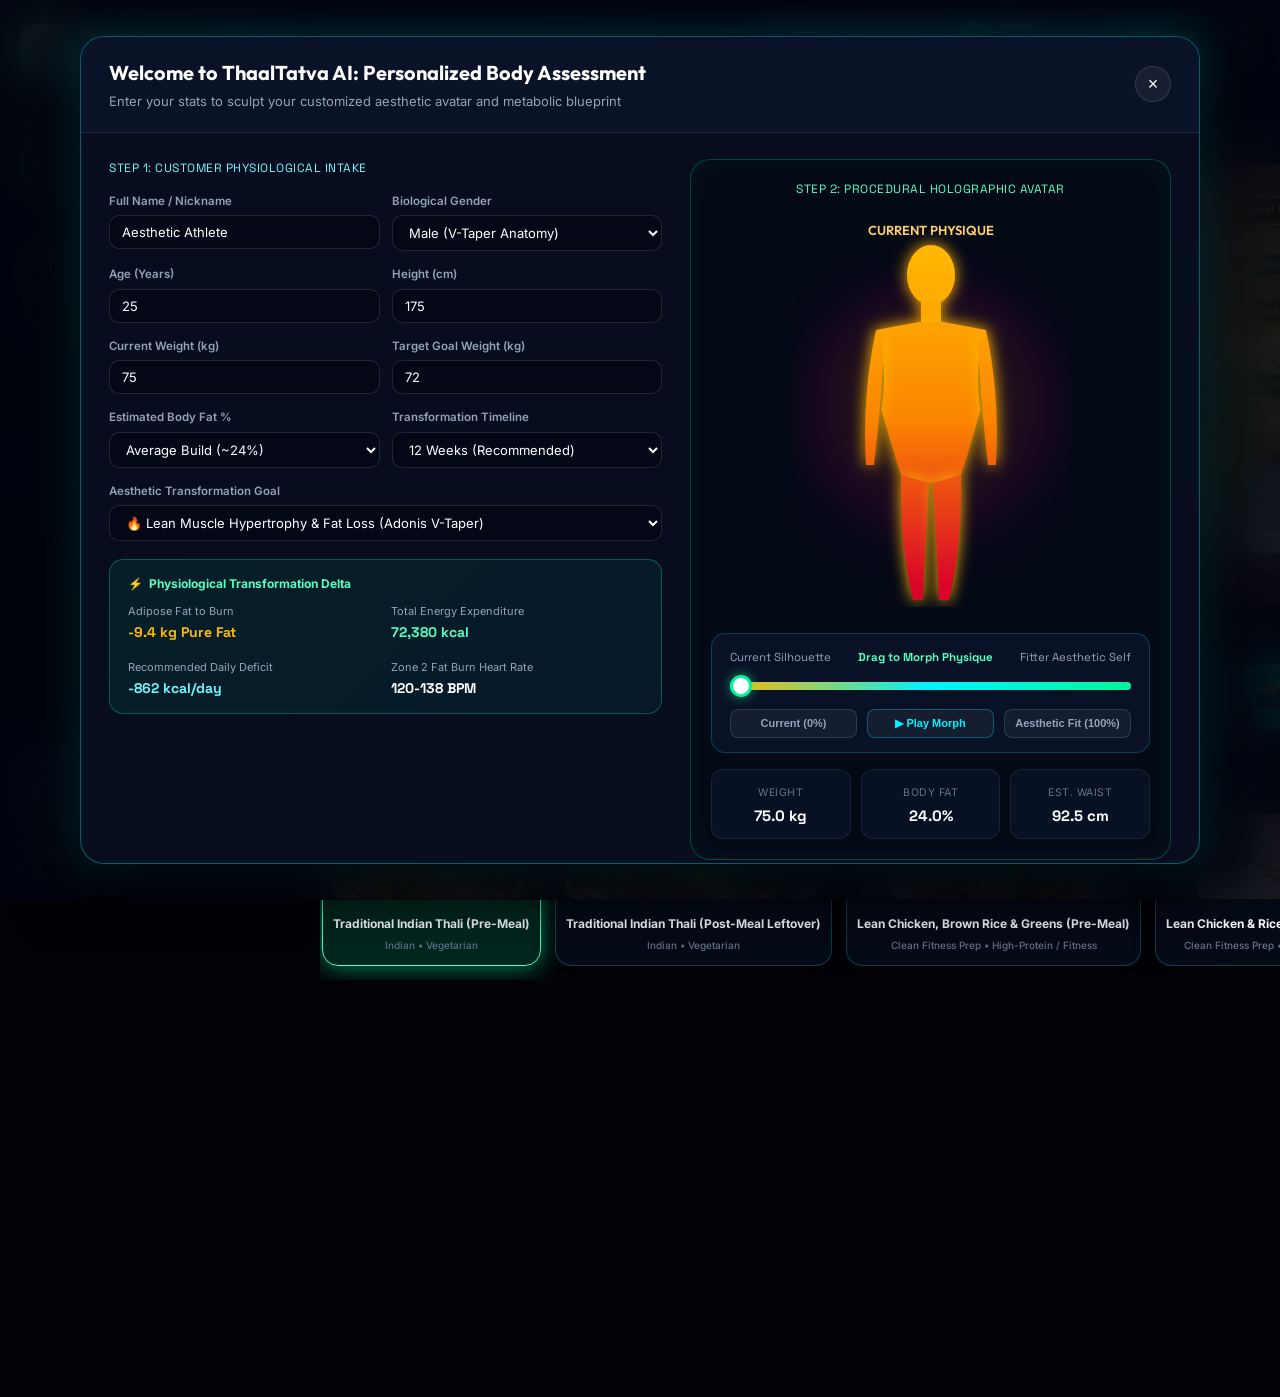
==== commit 8234e2ad: "feat: show nearest gym spotlight on GPS track and self-center plate scanner images" ====
--- a/docs/index.html
+++ b/docs/index.html
@@ -1363,6 +1363,9 @@
             <input type="text" id="gymSearchInput" placeholder="Search gym name, equipment, or street..." style="background: rgba(4,8,20,0.85); border: 1px solid rgba(255,255,255,0.15); border-radius: 10px; color: #fff; padding: 7px 14px; font-size: 12.5px; width: 280px; outline: none;" />
           </div>
 
+          <!-- Nearest Gym GPS Spotlight Card (Live Updated on GPS lock) -->
+          <div id="nearestGymSpotlightCard"></div>
+
           <!-- Filter Pills Bar -->
           <div class="gym-filters-bar">
             <button class="gym-filter-pill active" data-filter="all">All Verified Gyms</button>
--- a/docs/css/style.css
+++ b/docs/css/style.css
@@ -735,12 +735,13 @@
 .canvas-wrapper {
   position: relative;
   width: 100%;
-  height: 430px;
-  background: #010206;
+  height: 440px;
+  background: radial-gradient(circle at center, #091328 0%, #02040a 100%);
   display: flex;
   align-items: center;
   justify-content: center;
   overflow: hidden;
+  margin: 0 auto;
 }
 
 .canvas-wrapper::before {
@@ -759,14 +760,24 @@
 }
 
 #cameraVideo, #plateImageDisplay {
+  max-width: 100%;
+  max-height: 100%;
+  width: auto;
+  height: auto;
+  object-fit: contain;
+  object-position: center center;
+  display: block;
+  margin: auto;
+  box-shadow: 0 0 35px rgba(0, 0, 0, 0.7);
+  transition: transform 0.3s ease;
+}
+
+#cameraVideo {
+  display: none;
   width: 100%;
   height: 100%;
   object-fit: cover;
-  display: block;
-}
-
-#cameraVideo {
-  display: none;
+  object-position: center center;
 }
 
 #detectionCanvas {
@@ -2934,6 +2945,118 @@
   .nearby-gyms-grid {
     grid-template-columns: 1fr;
   }
+}
+
+/* Nearest Gym GPS Spotlight Card */
+.nearest-gym-spotlight-card {
+  background: linear-gradient(135deg, rgba(12, 22, 38, 0.96), rgba(6, 12, 22, 0.98));
+  border: 1.5px solid #ccff00;
+  border-radius: 22px;
+  padding: 26px;
+  margin-bottom: 24px;
+  box-shadow: 0 16px 45px rgba(0, 0, 0, 0.6), 0 0 30px rgba(204, 255, 0, 0.25);
+  position: relative;
+  overflow: hidden;
+  animation: spotlightGlow 2.5s infinite alternate;
+}
+
+@keyframes spotlightGlow {
+  0% { box-shadow: 0 16px 45px rgba(0, 0, 0, 0.6), 0 0 20px rgba(204, 255, 0, 0.2); }
+  100% { box-shadow: 0 16px 45px rgba(0, 0, 0, 0.6), 0 0 38px rgba(204, 255, 0, 0.4); }
+}
+
+.nearest-gym-spotlight-card::before {
+  content: '';
+  position: absolute;
+  top: 0;
+  left: 0;
+  right: 0;
+  height: 4px;
+  background: linear-gradient(90deg, #ccff00, #00f59b, #00f2fe);
+}
+
+.spotlight-header {
+  display: flex;
+  justify-content: space-between;
+  align-items: flex-start;
+  gap: 16px;
+  flex-wrap: wrap;
+  margin-bottom: 16px;
+}
+
+.spotlight-badge {
+  display: inline-flex;
+  align-items: center;
+  gap: 6px;
+  padding: 5px 12px;
+  background: rgba(204, 255, 0, 0.15);
+  border: 1px solid rgba(204, 255, 0, 0.5);
+  border-radius: 20px;
+  color: #ccff00;
+  font-family: var(--font-mono);
+  font-size: 11px;
+  font-weight: 800;
+  text-transform: uppercase;
+  letter-spacing: 0.6px;
+  margin-bottom: 8px;
+}
+
+.spotlight-distance-box {
+  background: #ccff00;
+  color: #090a0c;
+  border-radius: 16px;
+  padding: 10px 18px;
+  text-align: center;
+  box-shadow: 0 0 25px rgba(204, 255, 0, 0.4);
+}
+
+.spotlight-distance-box .dist-large {
+  font-size: 24px;
+  font-weight: 900;
+  font-family: var(--font-mono);
+  display: block;
+  line-height: 1.1;
+}
+
+.spotlight-distance-box .dist-sub {
+  font-size: 10px;
+  font-weight: 800;
+  text-transform: uppercase;
+  letter-spacing: 0.5px;
+}
+
+.spotlight-commute-row {
+  display: flex;
+  gap: 12px;
+  align-items: center;
+  flex-wrap: wrap;
+  margin: 14px 0;
+  padding: 12px 16px;
+  background: rgba(255, 255, 255, 0.03);
+  border: 1px solid rgba(255, 255, 255, 0.08);
+  border-radius: 12px;
+}
+
+.commute-pill {
+  display: inline-flex;
+  align-items: center;
+  gap: 6px;
+  font-size: 12px;
+  font-weight: 600;
+  color: #fff;
+}
+
+.commute-pill strong {
+  color: #ccff00;
+  font-family: var(--font-mono);
+}
+
+.spotlight-actions {
+  display: flex;
+  gap: 12px;
+  align-items: center;
+  flex-wrap: wrap;
+  margin-top: 18px;
 }
 
 .gym-radar-card {
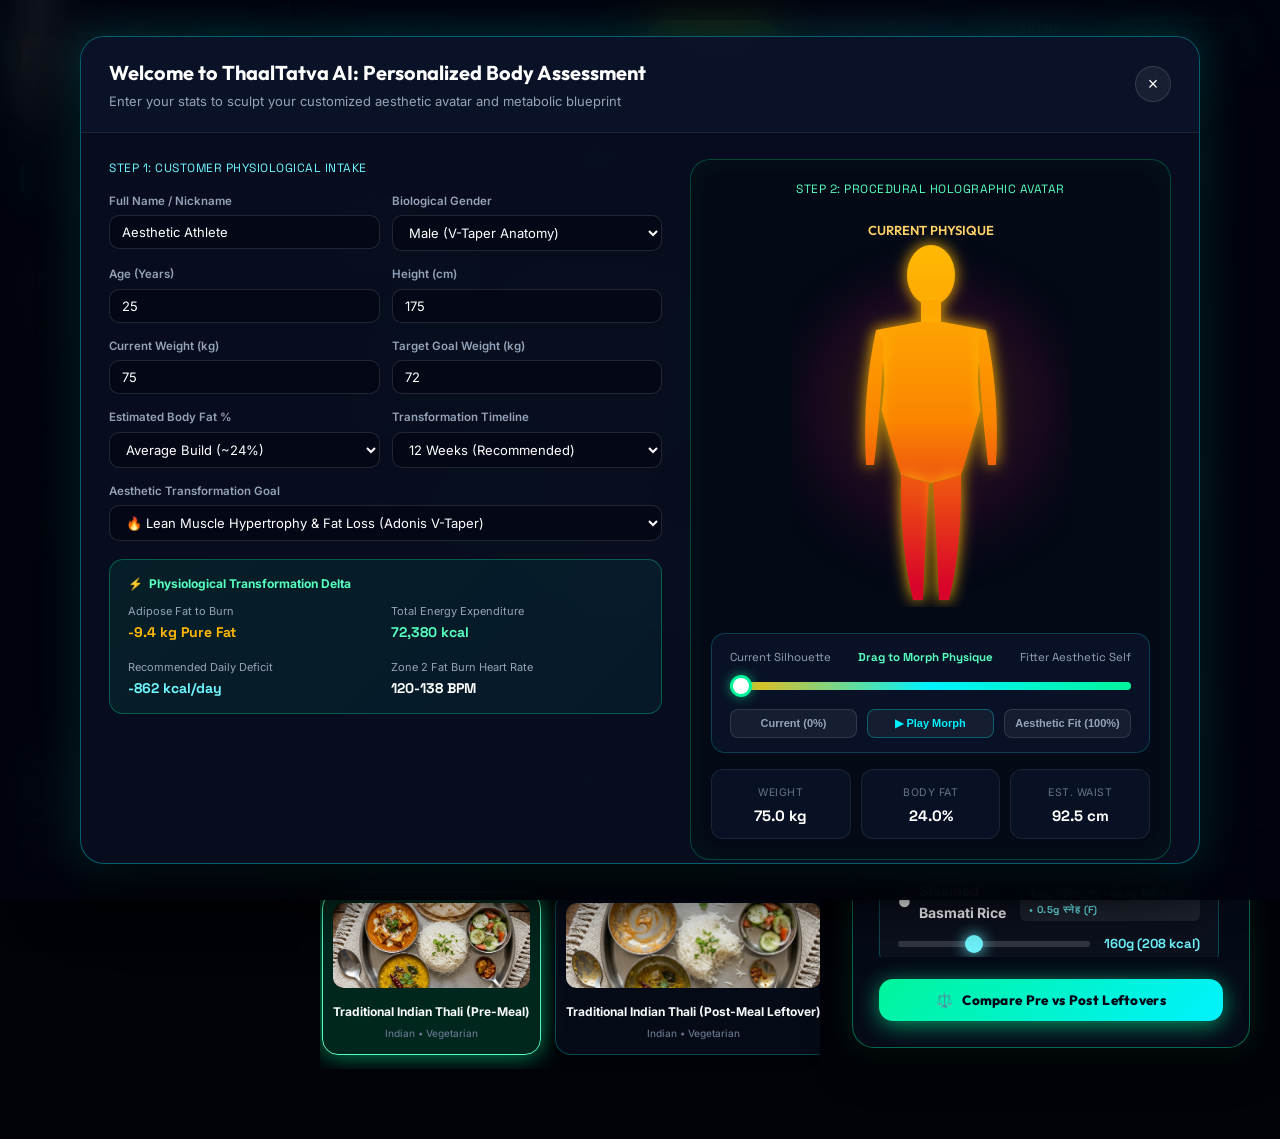
==== commit 7cd3565e: "feat: release official Android APK with Indian Tricolor logo and realtime engine" ====
--- a/docs/index.html
+++ b/docs/index.html
@@ -28,10 +28,12 @@
         <!-- Brand Header -->
         <div class="sidebar-header">
           <a href="#" class="brand-badge" onclick="switchTab('scanner'); return false;">
-            <div class="brand-logo-icon">🥗</div>
+            <div class="brand-logo-icon" style="padding: 0; background: none; border: none; overflow: visible;">
+              <img src="./images/thaaltatva_tricolor_logo.png" alt="ThaalTatva Indian Tricolor Logo" style="width: 38px; height: 38px; border-radius: 10px; object-fit: cover; box-shadow: 0 0 15px rgba(255, 153, 51, 0.4);" />
+            </div>
             <div class="brand-title">
               <h2>ThaalTatva <span class="ai-chip">CV 2.0</span></h2>
-              <p>Panch-Tatva Multimodal AI</p>
+              <p>Panch-Tatva Multimodal AI • 🇮🇳 India</p>
             </div>
           </a>
         </div>
@@ -137,6 +139,12 @@
         </div>
 
         <div class="top-telemetry-right">
+          <!-- Android APK Download Button -->
+          <a href="./ThaalTatva.apk" download="ThaalTatva.apk" class="btn btn-volt-pill" style="padding: 6px 14px; font-size: 11px; text-decoration: none; display: flex; align-items: center; gap: 6px; box-shadow: 0 0 15px rgba(204, 255, 0, 0.35); cursor: pointer;" title="Download Official Android APK (Real-Time Vision & GPS)">
+            <span>📱</span>
+            <span>Get Android APK</span>
+          </a>
+
           <!-- 3D Avatar Transformation Button -->
           <button class="avatar-launcher-btn open-avatar-modal-btn" title="Open 3D Avatar Recomposition Portal">
             <span>🧬</span>
--- a/docs/css/style.css
+++ b/docs/css/style.css
@@ -615,11 +615,13 @@
   gap: 24px;
   width: 100%;
   margin: 0 auto;
+  align-items: start;
 }
 
 @media (min-width: 1100px) {
   .grid-2col {
-    grid-template-columns: 1.05fr 0.95fr;
+    grid-template-columns: 1fr 1fr;
+    gap: 32px;
   }
 }
 
@@ -721,6 +723,10 @@
   box-shadow: var(--shadow-lg);
   margin-bottom: 22px;
   position: relative;
+  max-width: 500px;
+  width: 100%;
+  margin-left: auto;
+  margin-right: auto;
 }
 
 .viewport-toolbar {
@@ -735,7 +741,9 @@
 .canvas-wrapper {
   position: relative;
   width: 100%;
-  height: 440px;
+  aspect-ratio: 1 / 1;
+  max-width: 500px;
+  max-height: 500px;
   background: radial-gradient(circle at center, #091328 0%, #02040a 100%);
   display: flex;
   align-items: center;
@@ -760,16 +768,15 @@
 }
 
 #cameraVideo, #plateImageDisplay {
+  width: 100%;
+  height: 100%;
   max-width: 100%;
   max-height: 100%;
-  width: auto;
-  height: auto;
   object-fit: contain;
   object-position: center center;
   display: block;
-  margin: auto;
+  margin: 0 auto;
   box-shadow: 0 0 35px rgba(0, 0, 0, 0.7);
-  transition: transform 0.3s ease;
 }
 
 #cameraVideo {
@@ -985,7 +992,9 @@
 
 /* Preset Carousel */
 .preset-section {
-  margin-top: 16px;
+  margin: 16px auto 0 auto;
+  max-width: 500px;
+  width: 100%;
 }
 
 .preset-carousel {
